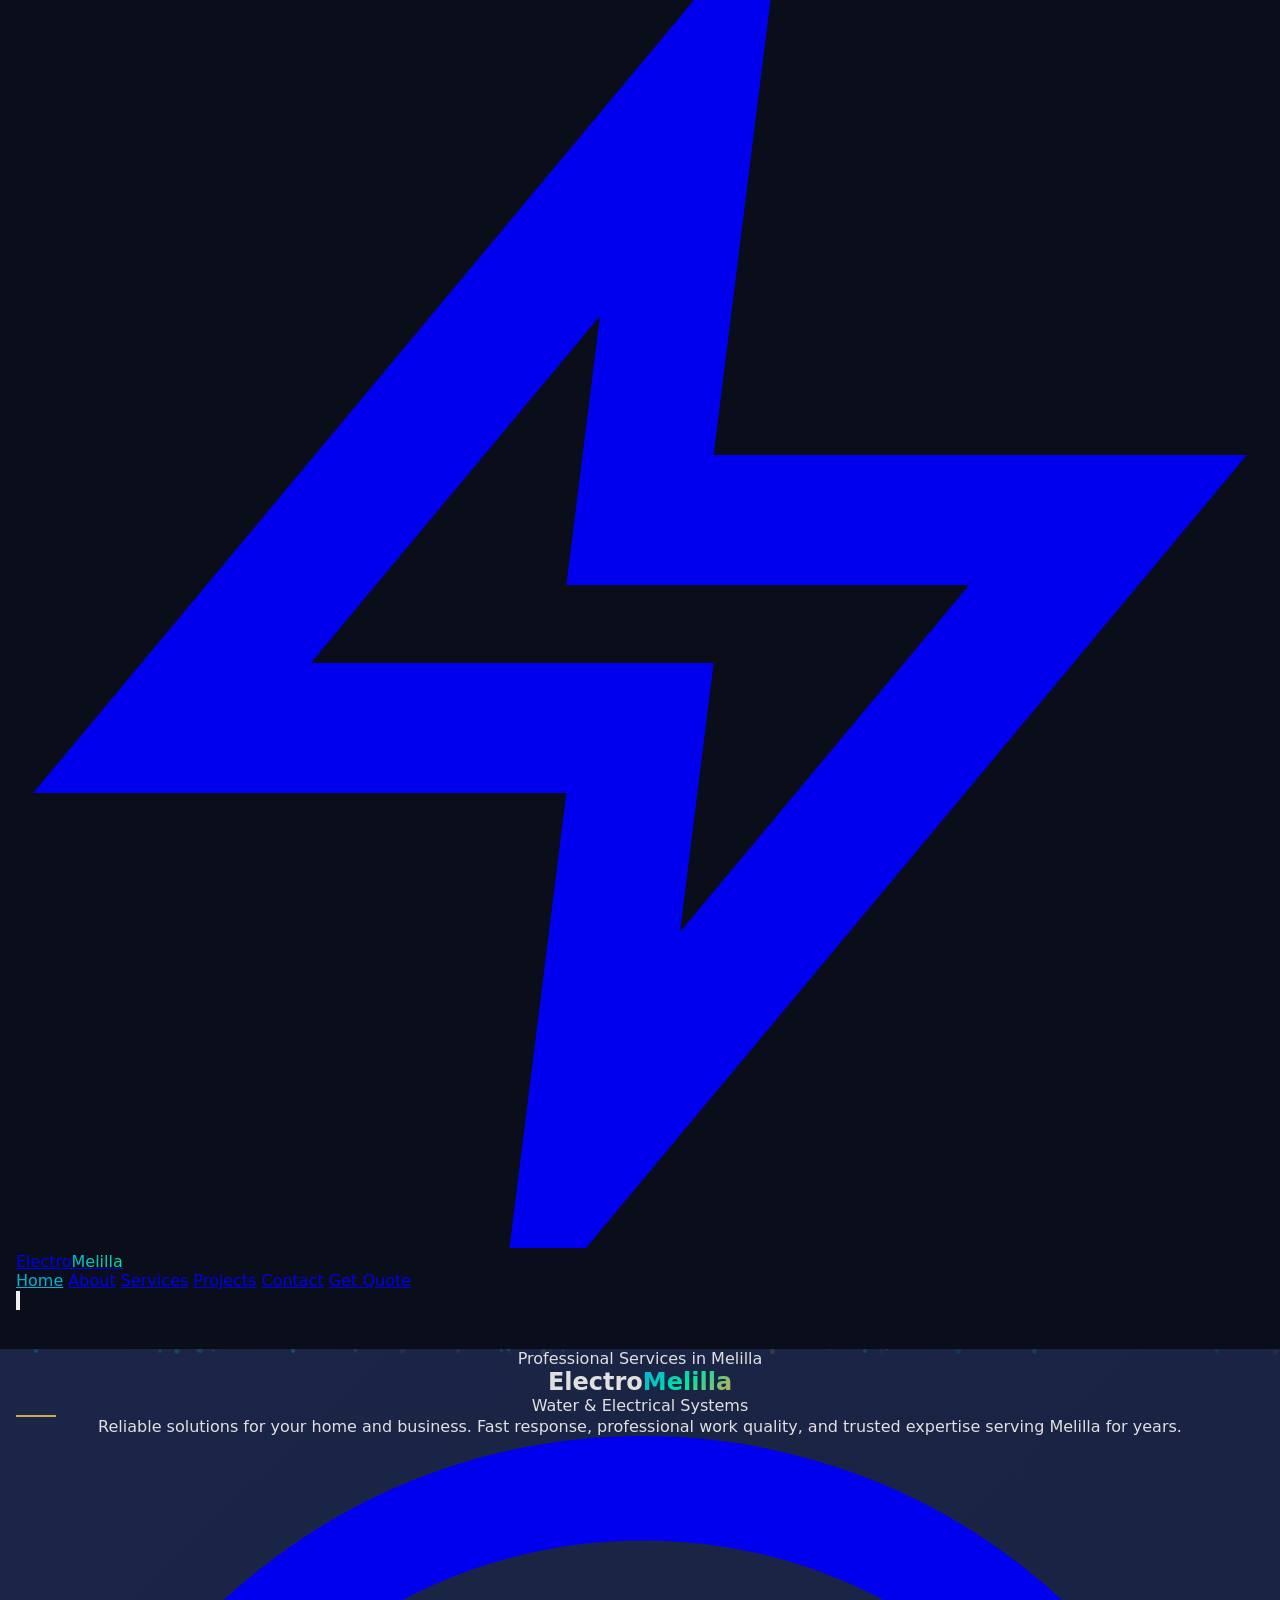
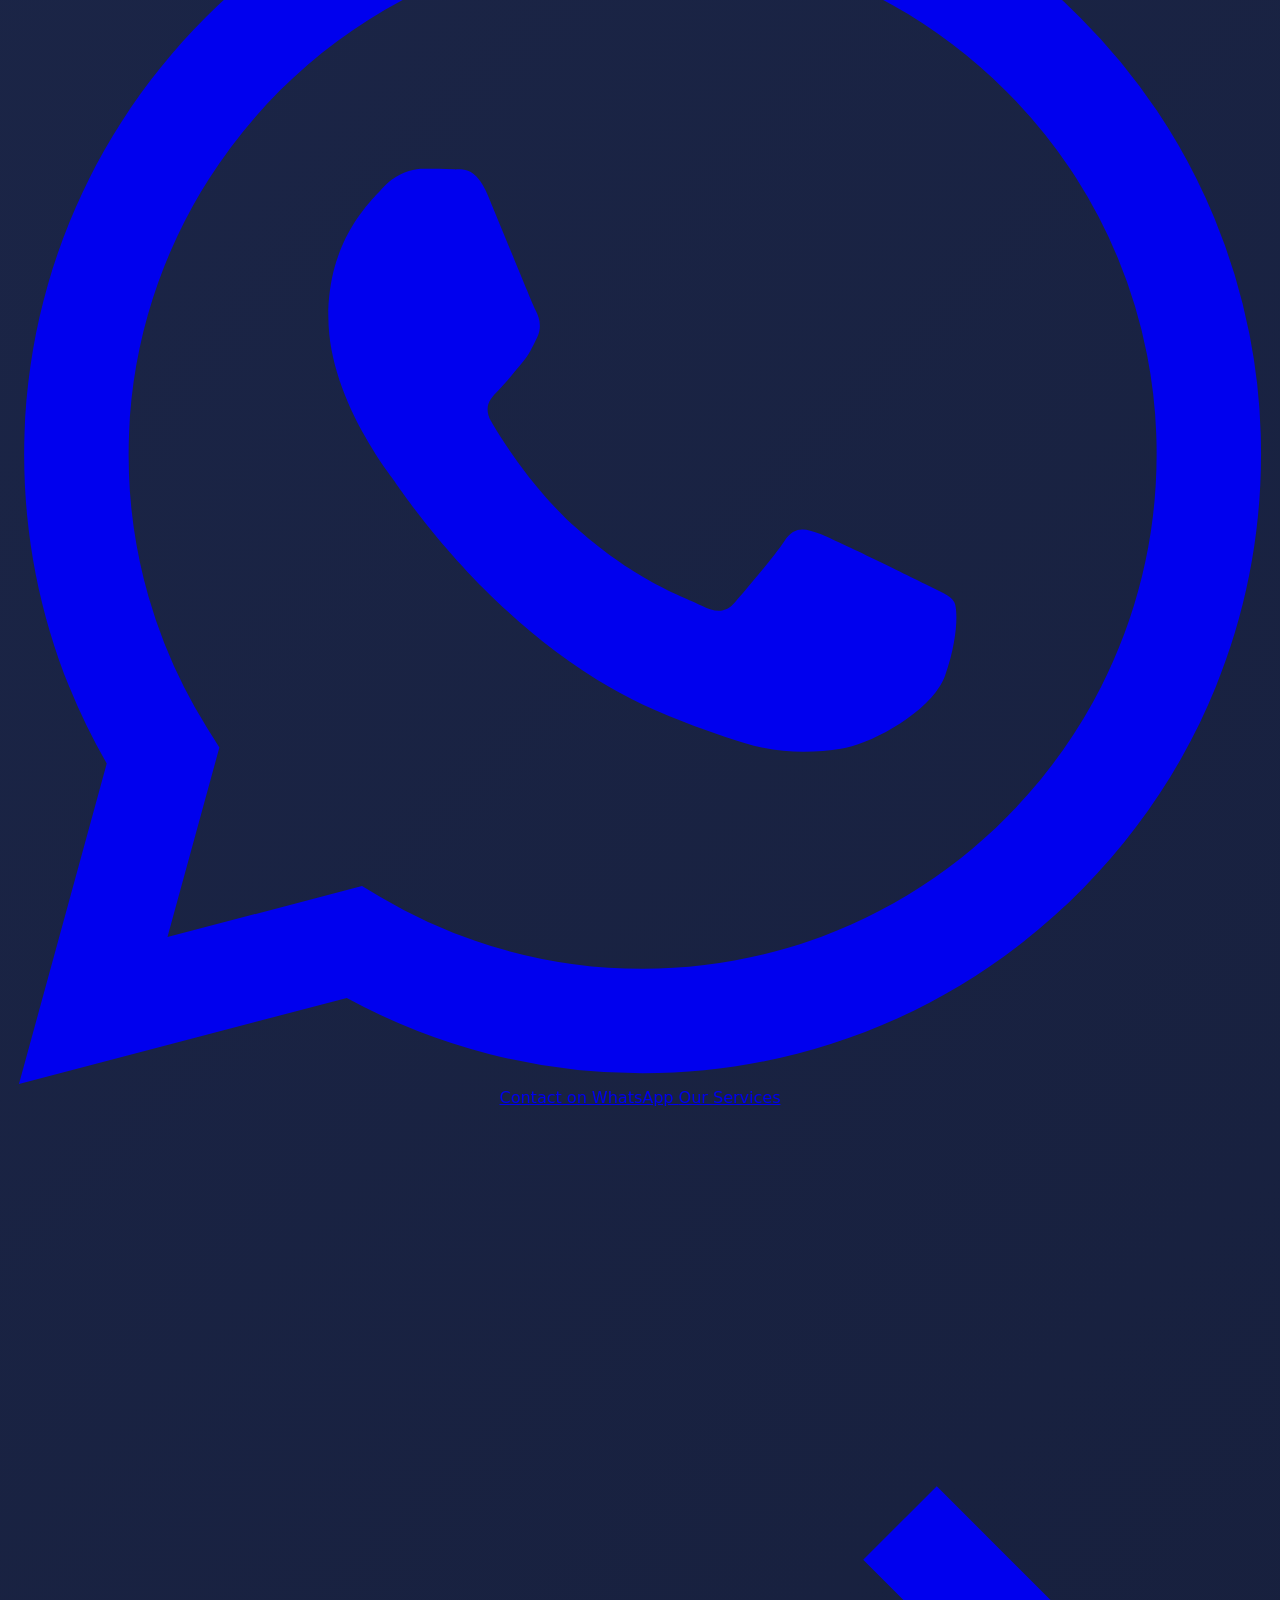
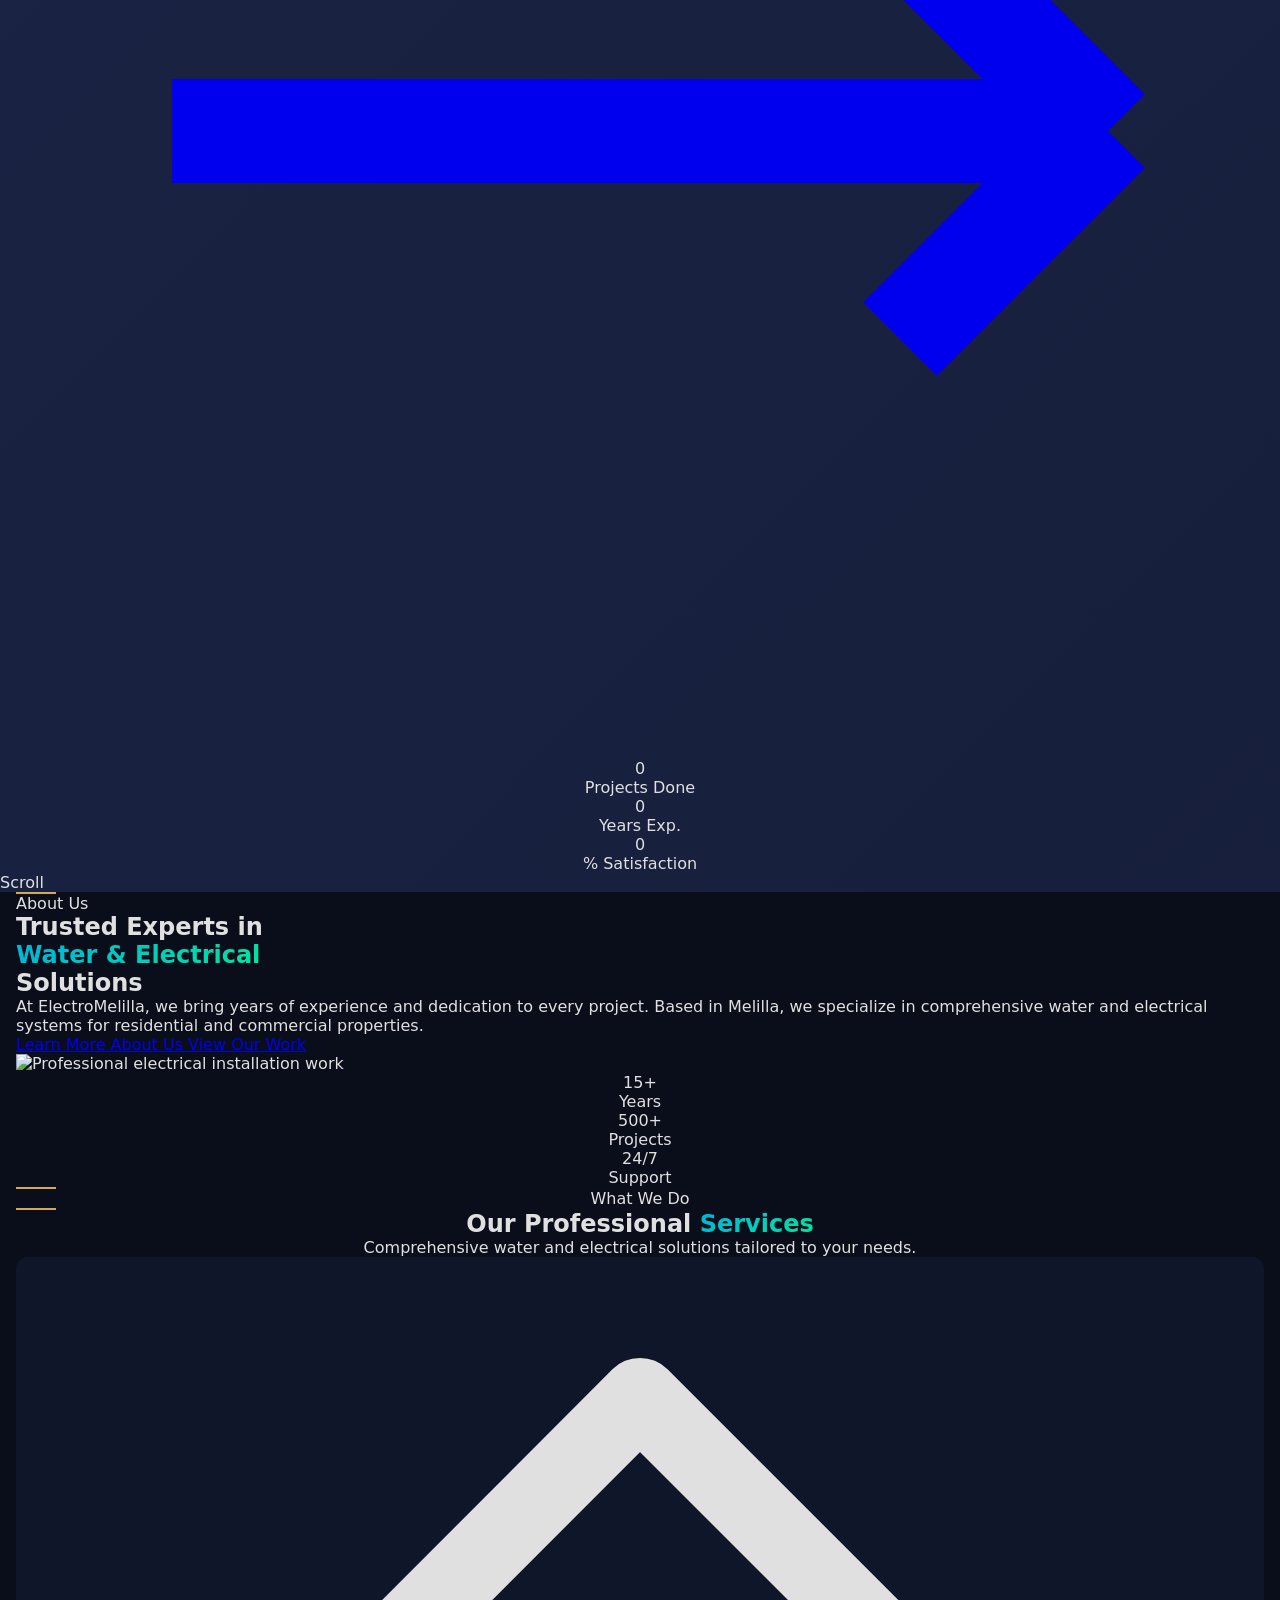
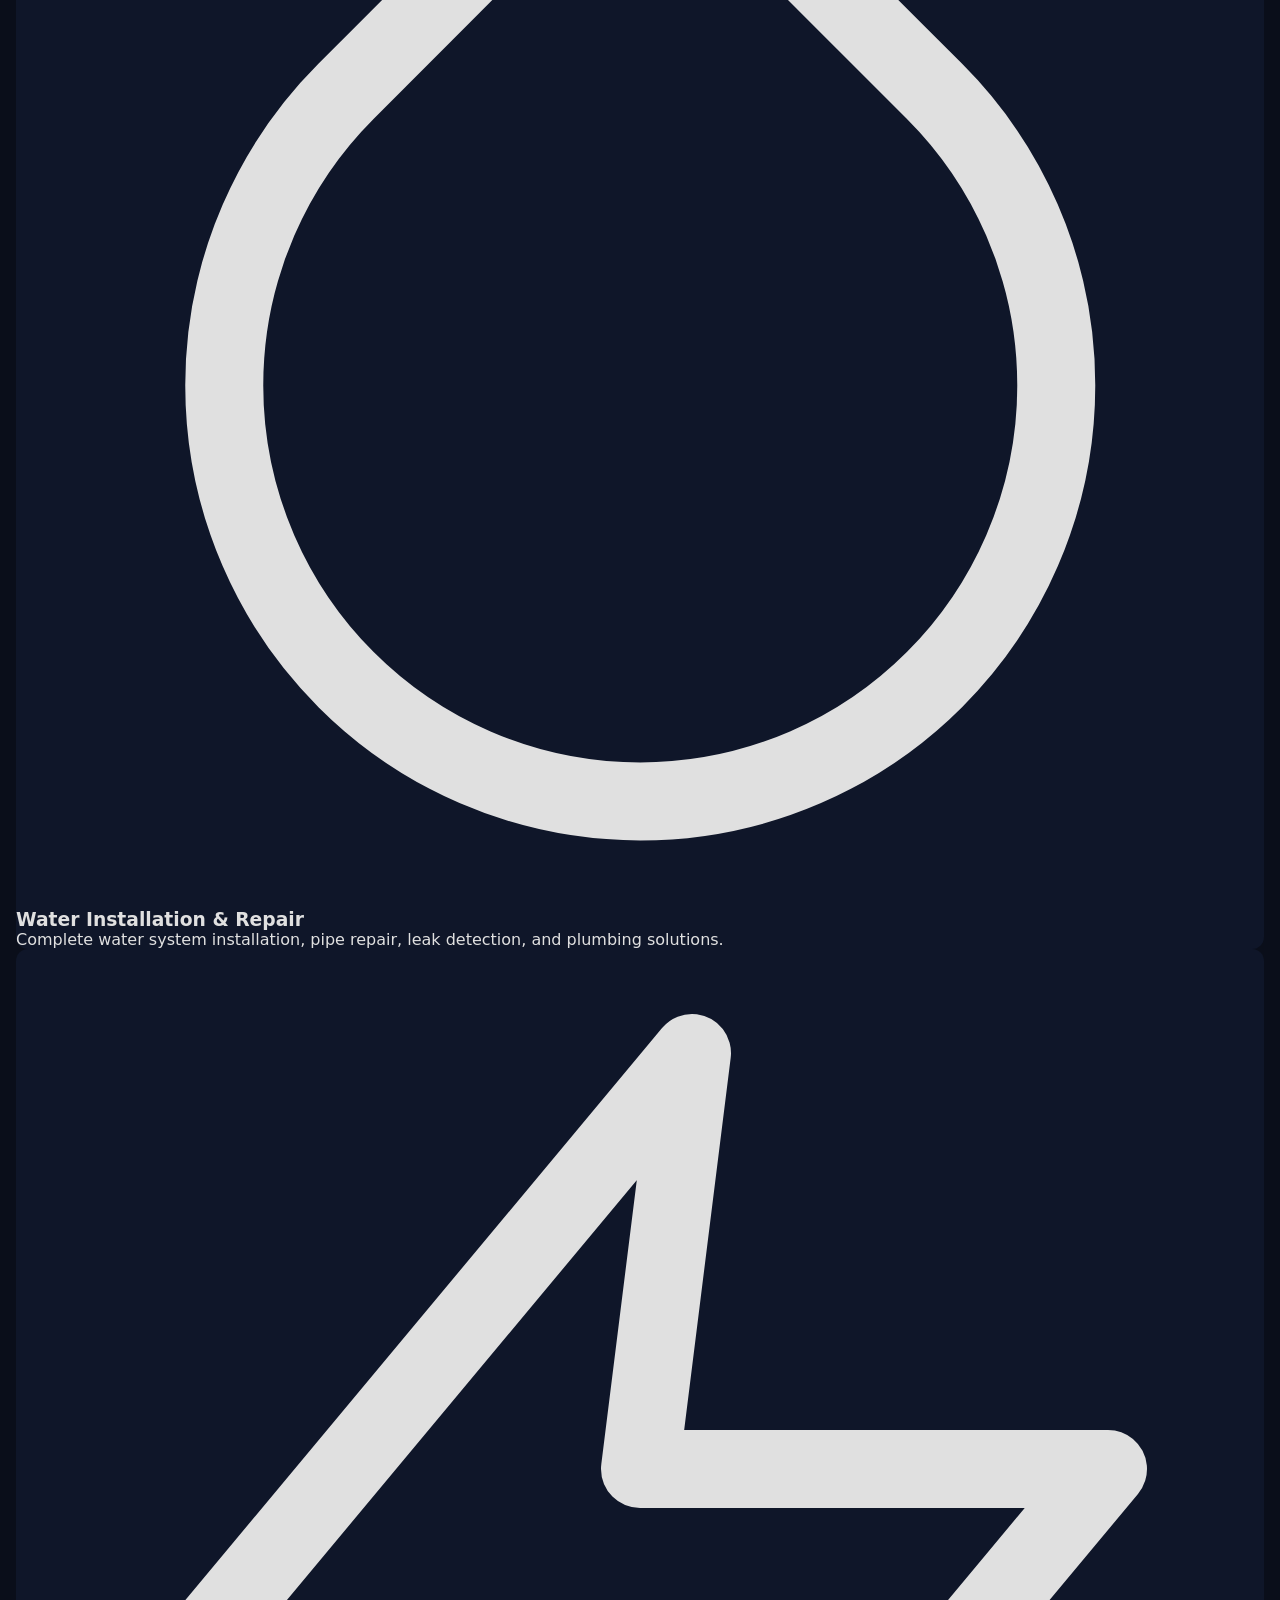
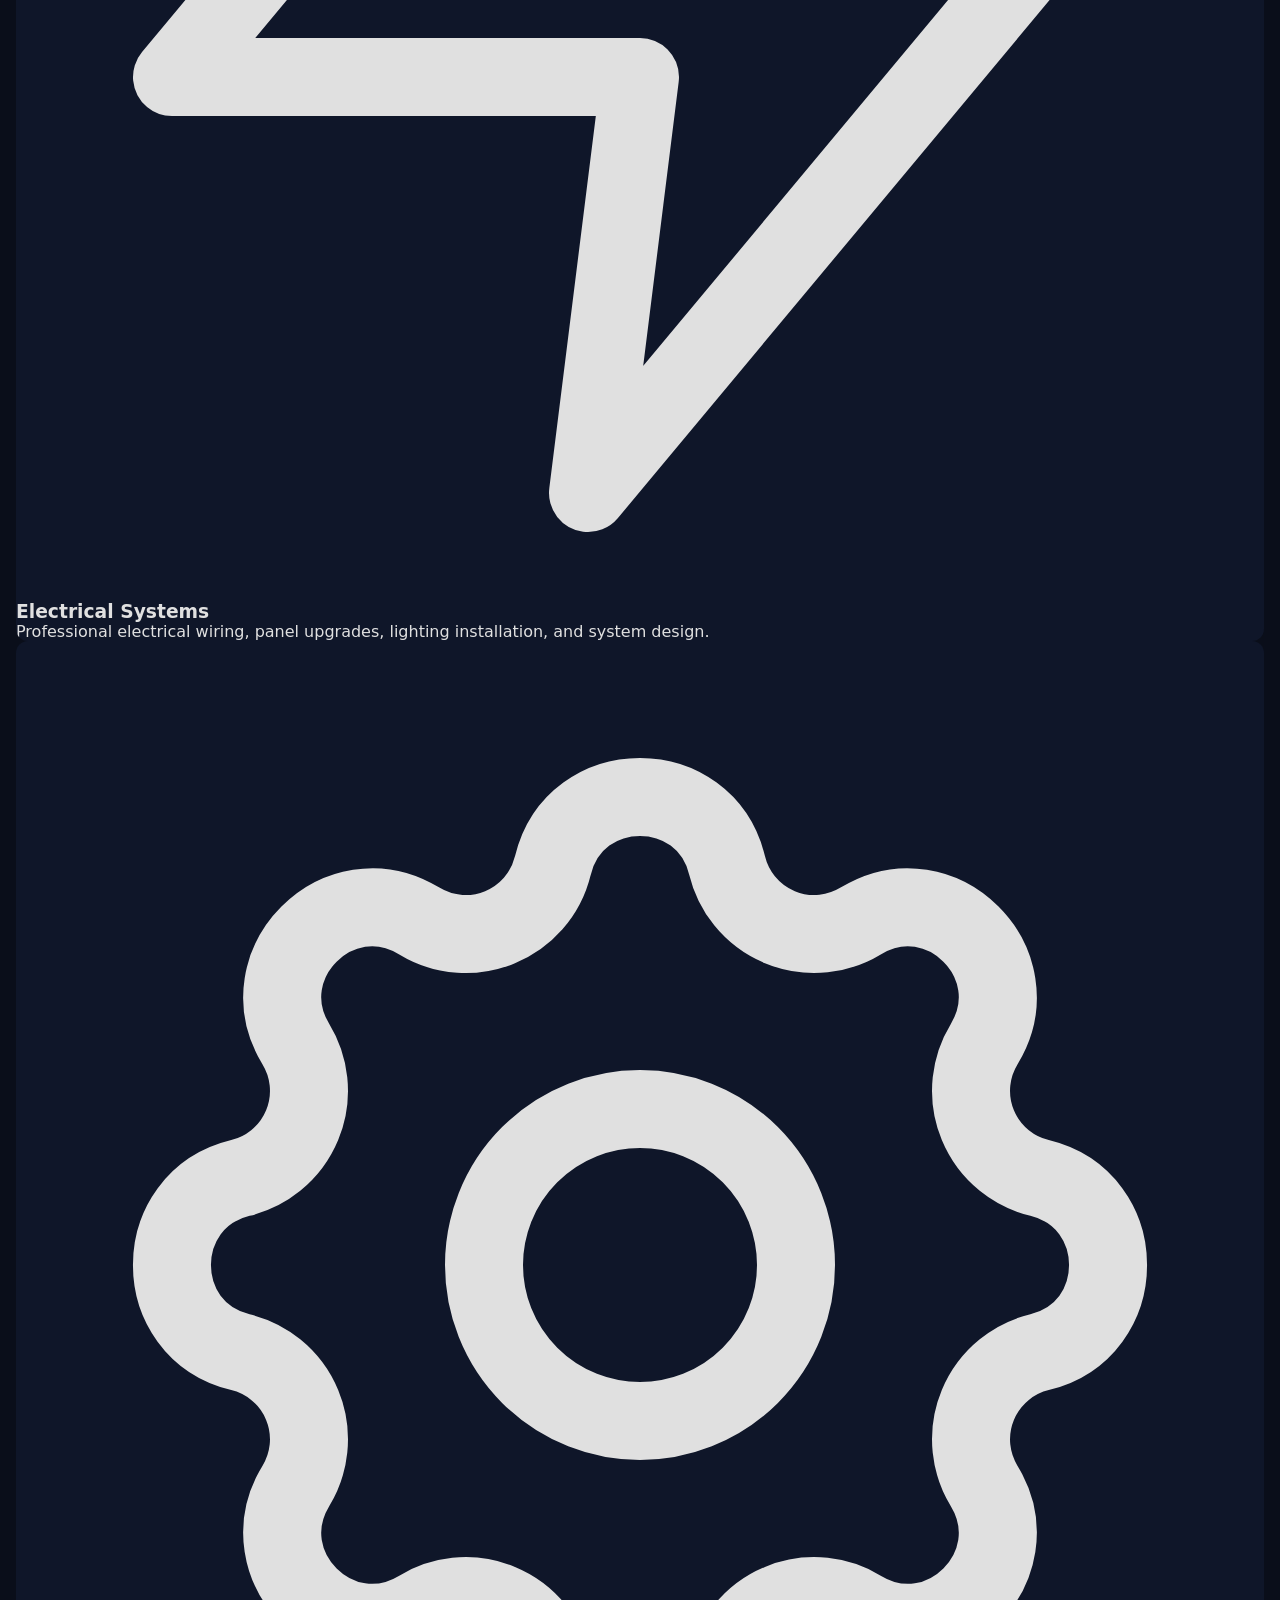
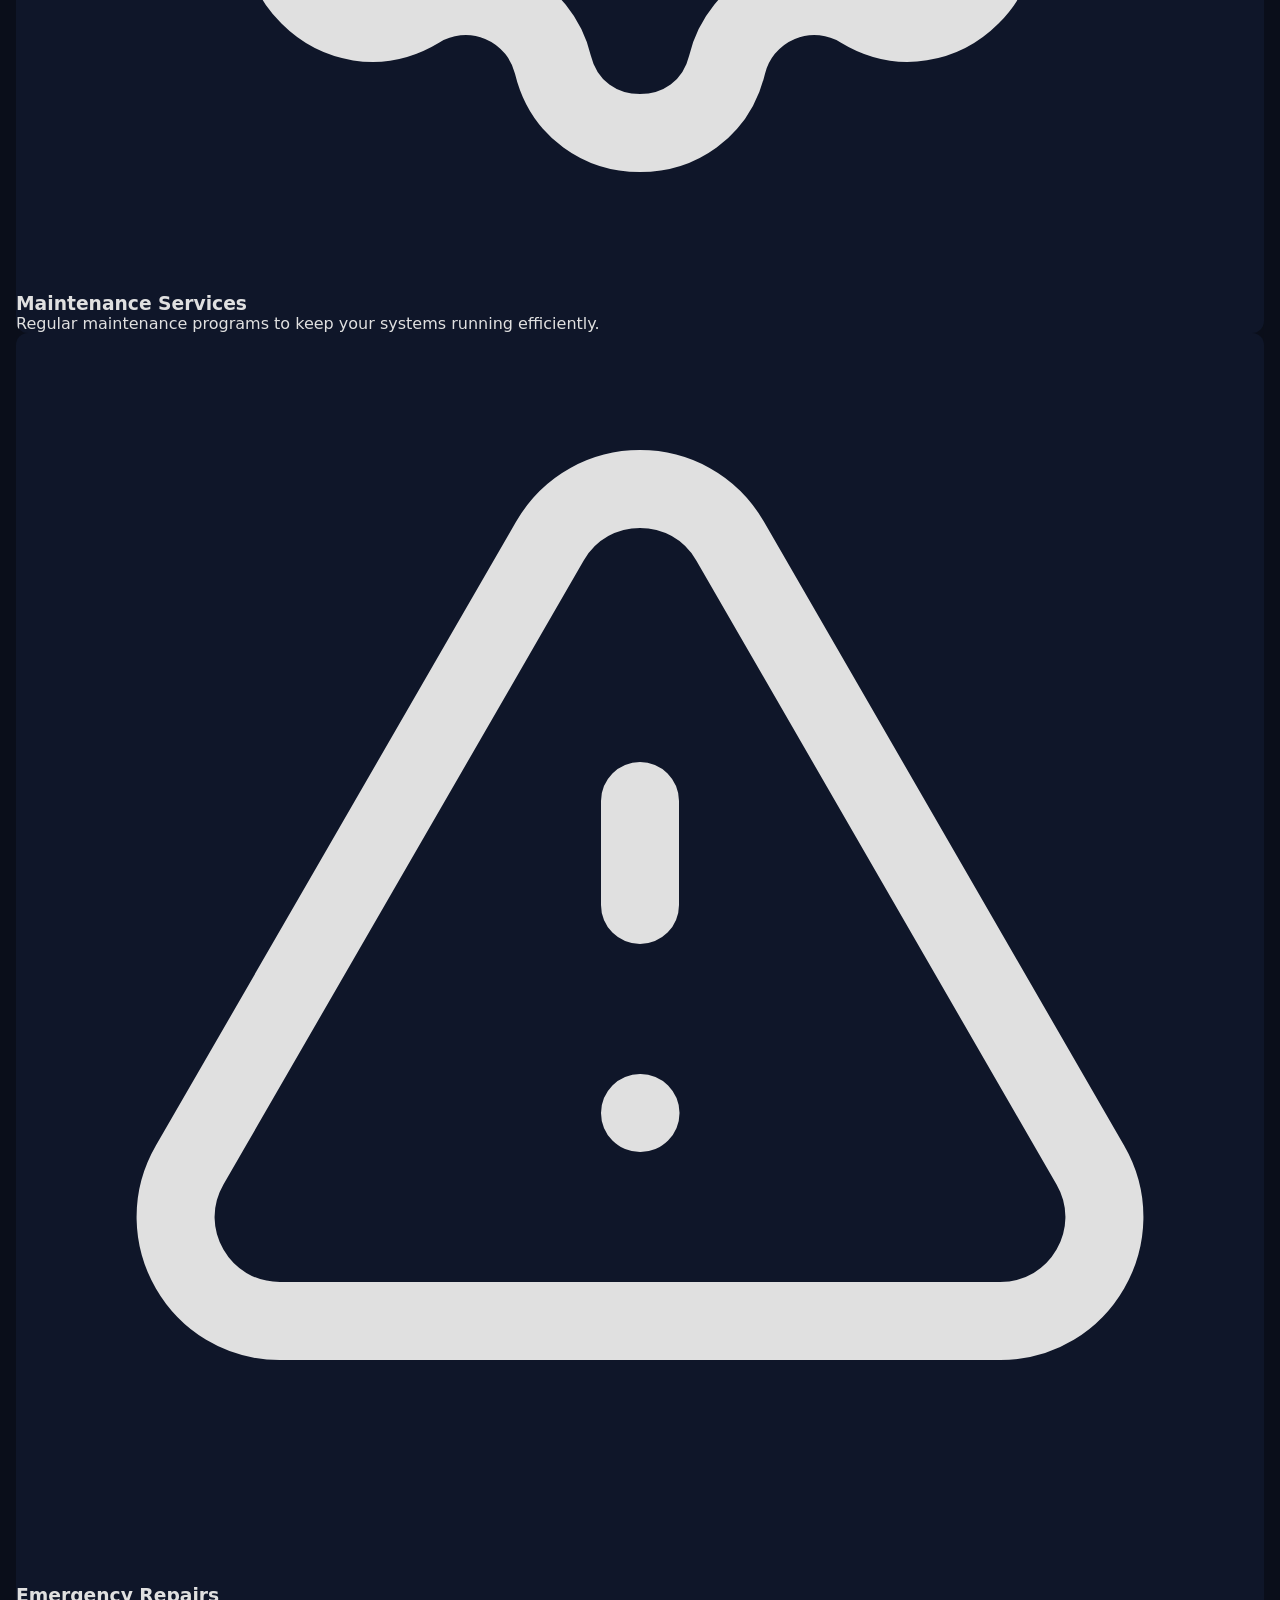
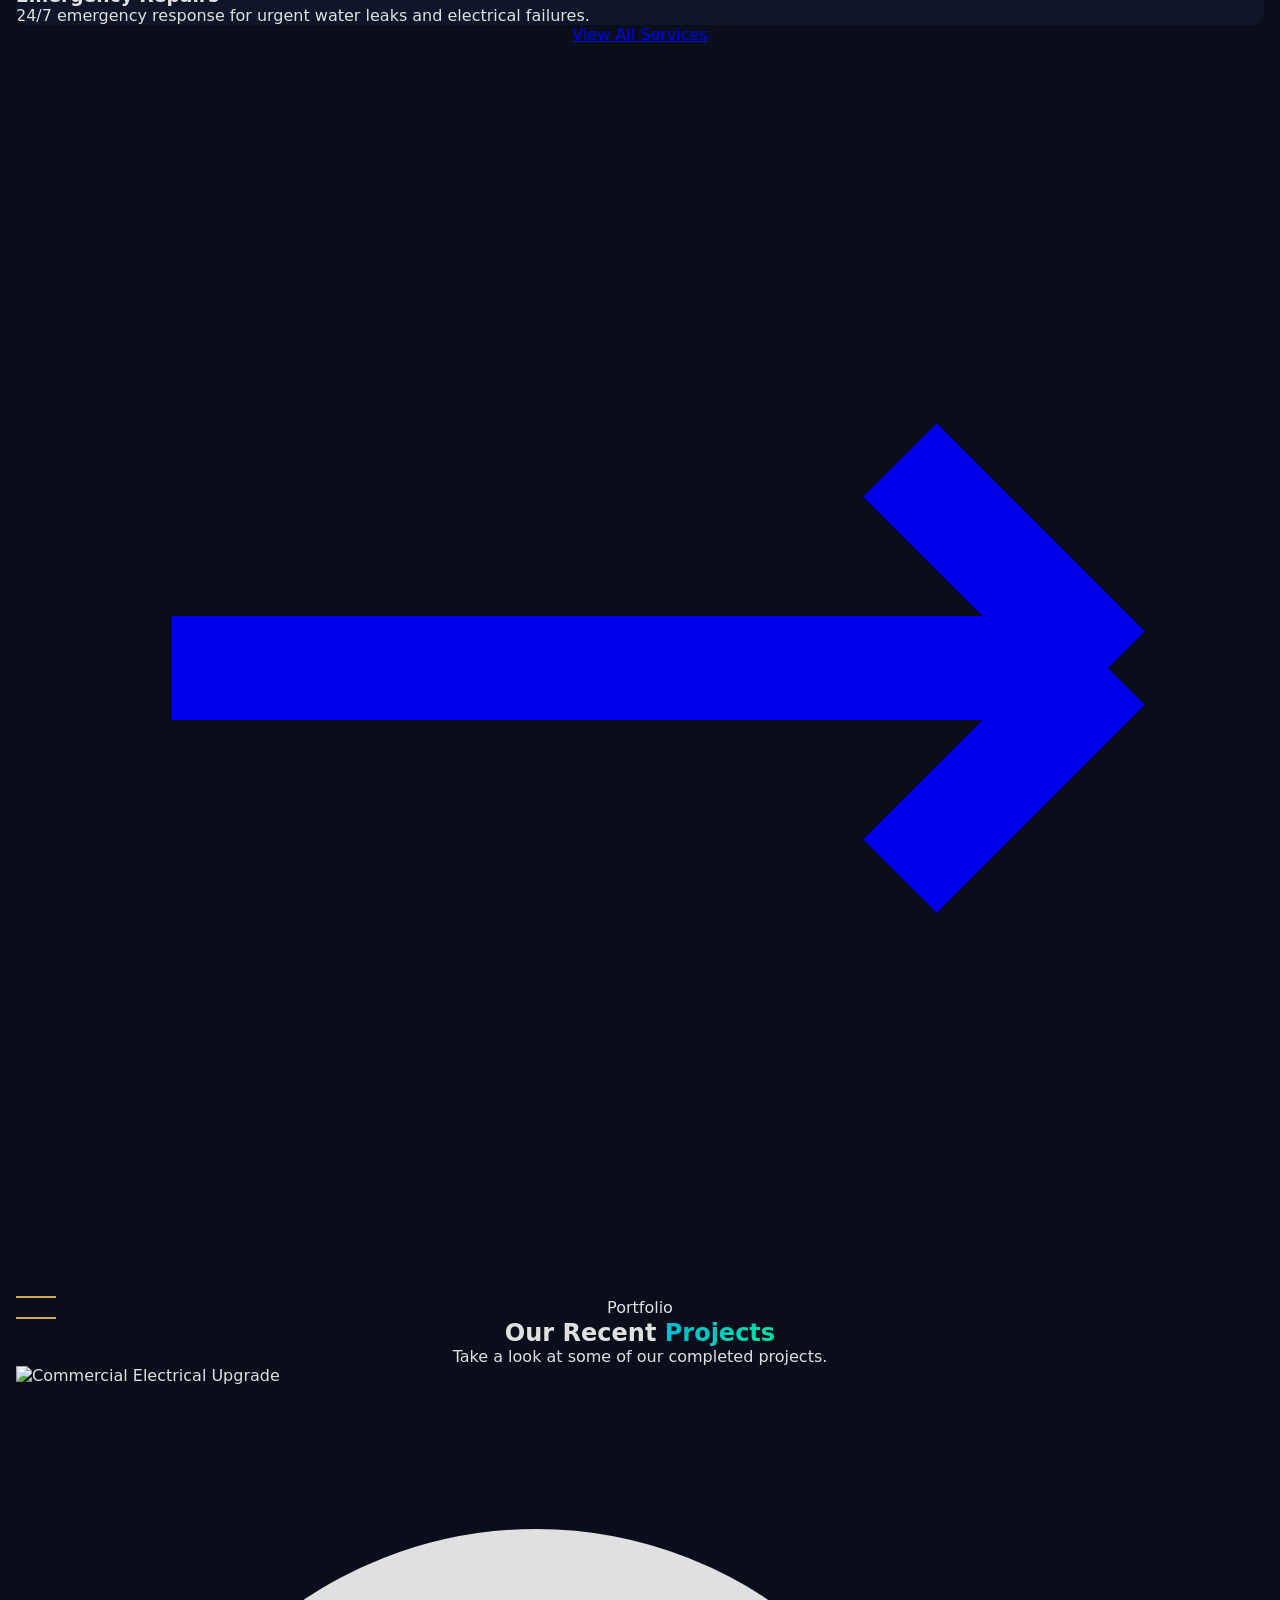
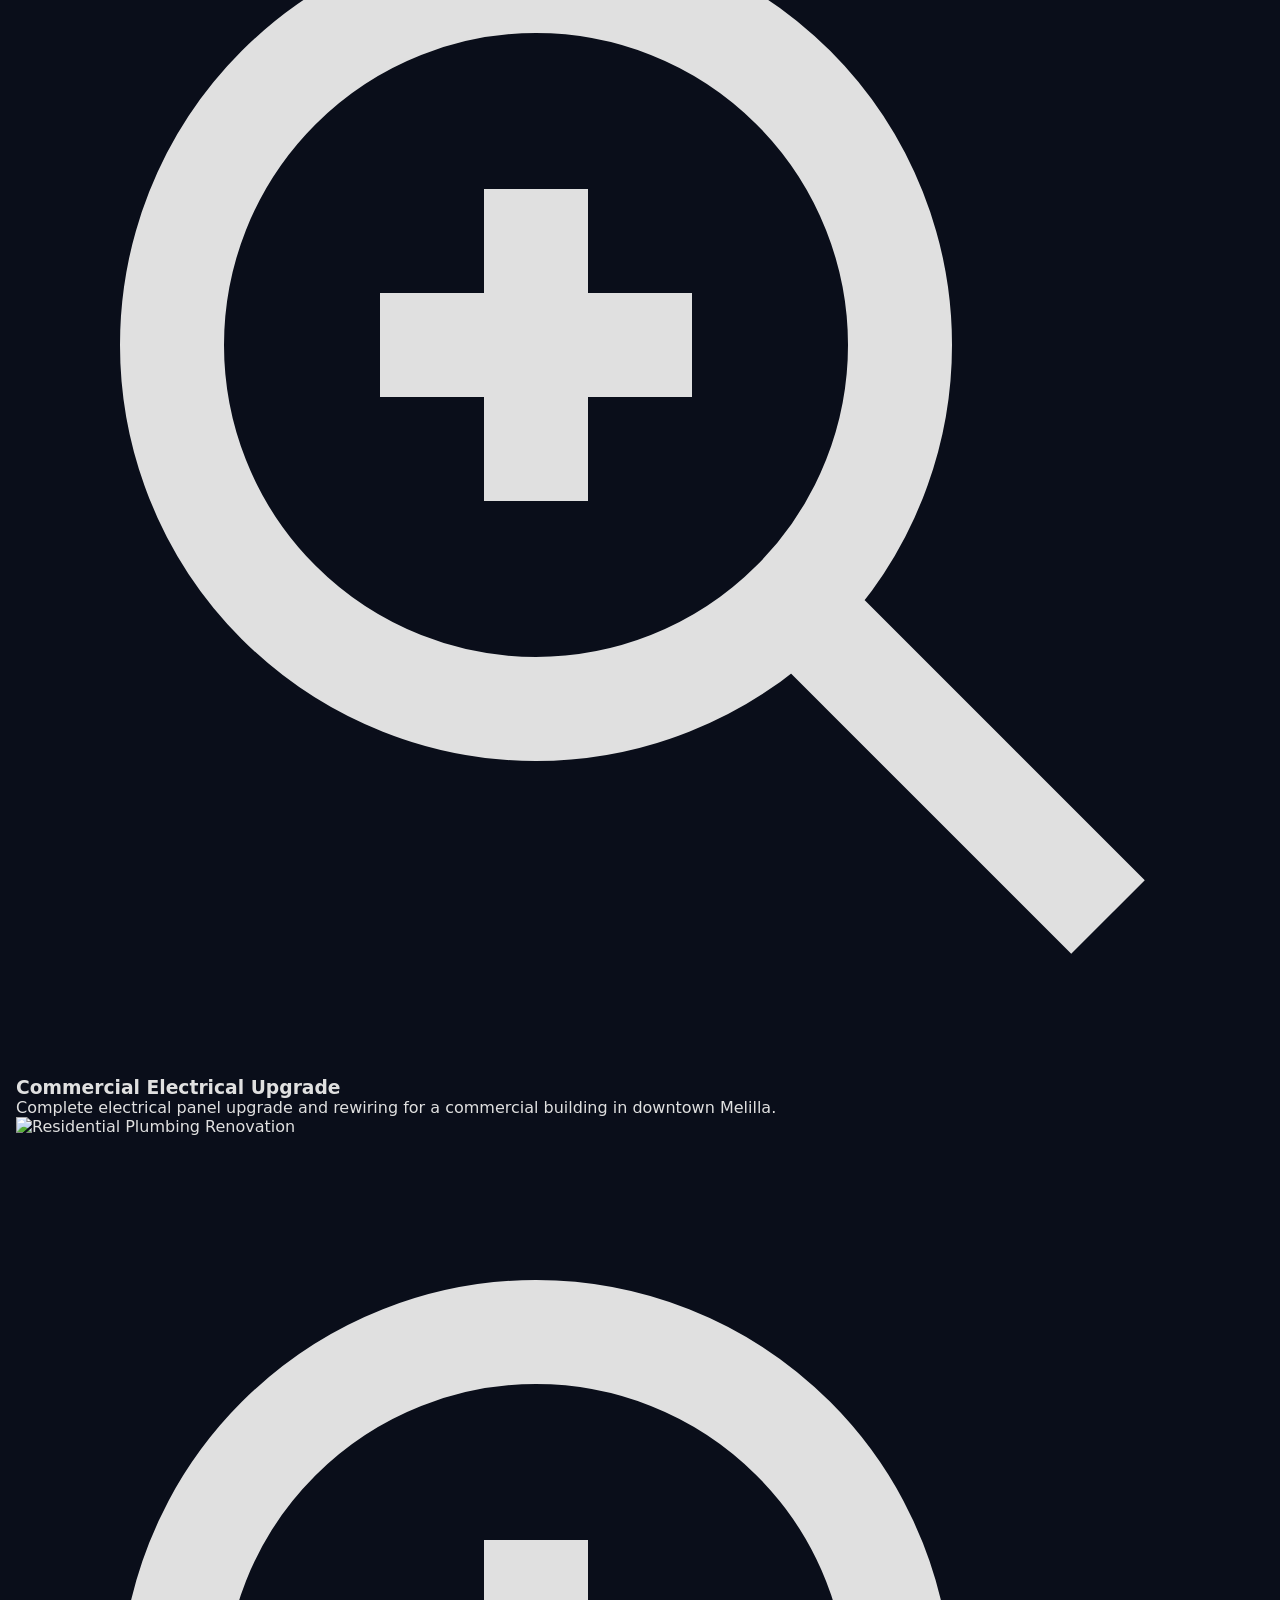
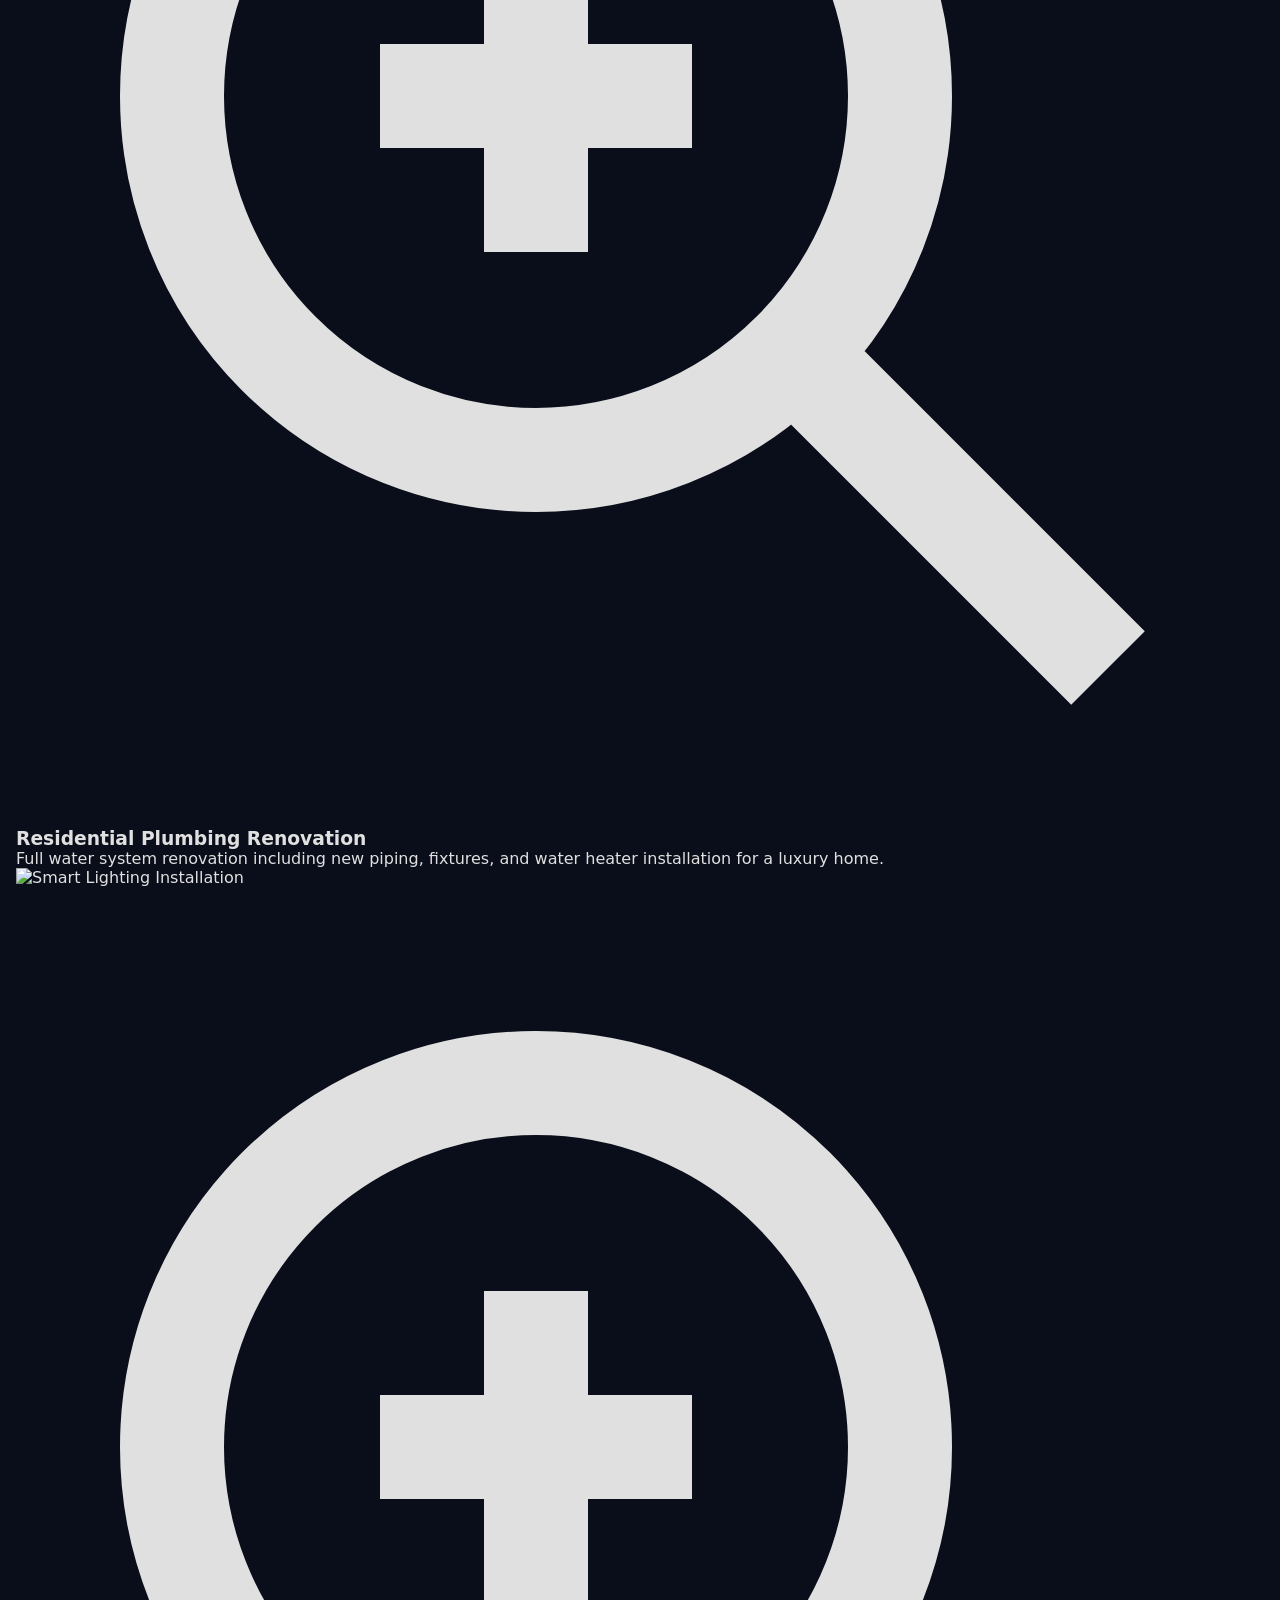
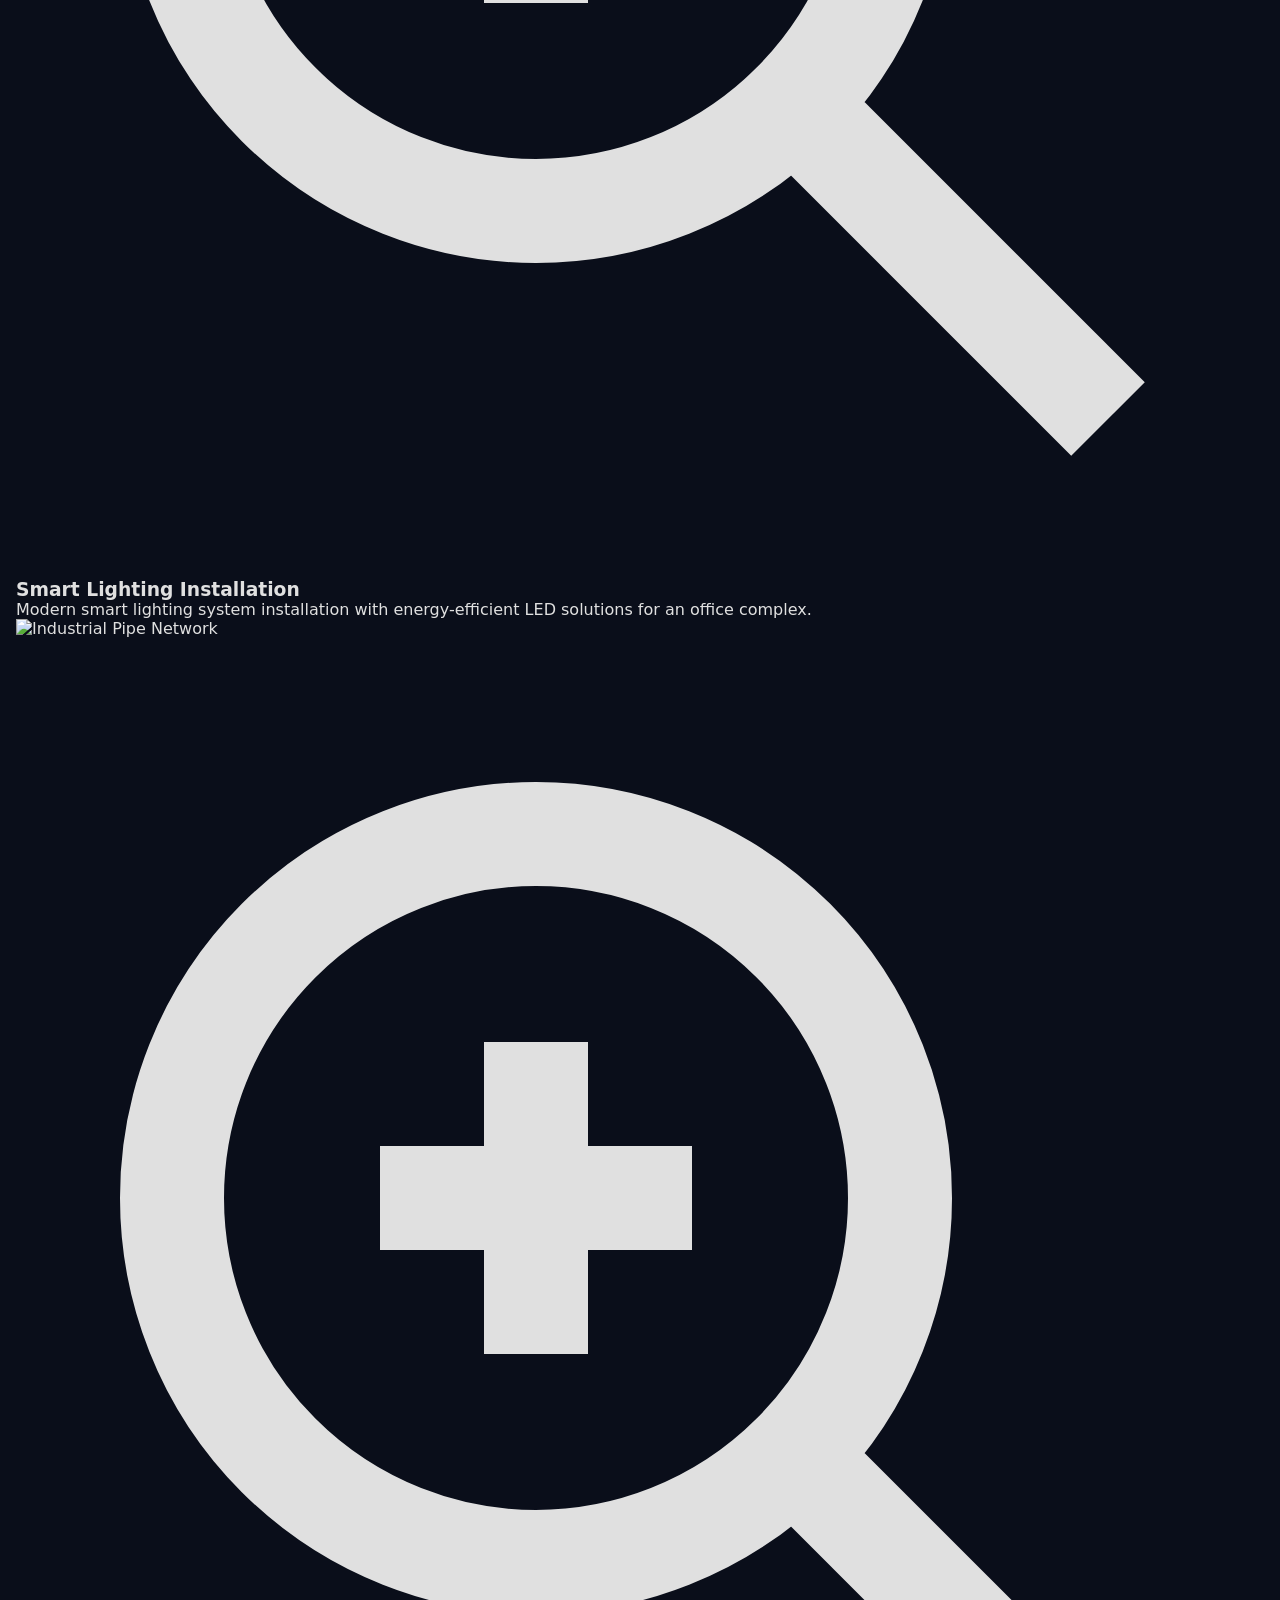
==== index.html @ 1ccfc5af "Add files via upload" ====
<!DOCTYPE html>
<html lang="en">
<head>
    <meta charset="UTF-8">
    <meta name="viewport" content="width=device-width, initial-scale=1.0">
    <meta name="description" content="ElectroMelilla - Professional Water & Electrical Systems Services in Melilla. Reliable, fast, and affordable solutions for your home and business.">
    <meta name="keywords" content="electrician Melilla, plumber Melilla, water installation, electrical systems, emergency repairs, maintenance services">
    <meta name="author" content="ElectroMelilla">
    <title>ElectroMelilla | Water & Electrical Solutions in Melilla</title>
    <script src="https://cdn.jsdelivr.net/npm/@tailwindcss/browser@4"></script>
    <link rel="stylesheet" href="style.css">
</head>
<body>
    <!-- Navigation -->
    <nav id="navbar" class="fixed top-0 left-0 right-0 z-50 transition-all duration-500">
        <div class="max-w-7xl mx-auto px-4 sm:px-6 lg:px-8">
            <div class="flex items-center justify-between h-20">
                <a href="index.html" class="flex items-center gap-3 group">
                    <div class="w-10 h-10 rounded-lg bg-gradient-to-br from-[#00b4d8] to-[#00e5a0] flex items-center justify-center">
                        <svg class="w-6 h-6 text-[#0a0e1a]" viewBox="0 0 24 24" fill="none" stroke="currentColor" stroke-width="2.5">
                            <path d="M13 2L3 14h9l-1 8 10-12h-9l1-8z"/>
                        </svg>
                    </div>
                    <span class="text-xl font-bold text-white tracking-tight">Electro<span class="text-gradient-blue">Melilla</span></span>
                </a>

                <div class="hidden md:flex items-center gap-8">
                    <a href="index.html" class="nav-link active relative text-gray-300 hover:text-[#00b4d8] transition-colors duration-300 text-sm font-medium tracking-wide">Home</a>
                    <a href="about.html" class="nav-link relative text-gray-300 hover:text-[#00b4d8] transition-colors duration-300 text-sm font-medium tracking-wide">About</a>
                    <a href="services.html" class="nav-link relative text-gray-300 hover:text-[#00b4d8] transition-colors duration-300 text-sm font-medium tracking-wide">Services</a>
                    <a href="projects.html" class="nav-link relative text-gray-300 hover:text-[#00b4d8] transition-colors duration-300 text-sm font-medium tracking-wide">Projects</a>
                    <a href="contact.html" class="nav-link relative text-gray-300 hover:text-[#00b4d8] transition-colors duration-300 text-sm font-medium tracking-wide">Contact</a>
                    <a href="https://wa.me/34600000000?text=Hola%2C%20me%20gustar%C3%ADa%20solicitar%20un%20presupuesto" target="_blank" class="ml-4 px-5 py-2.5 bg-gradient-to-r from-[#00b4d8] to-[#00e5a0] text-[#0a0e1a] font-semibold text-sm rounded-full hover:shadow-lg hover:shadow-[#00b4d8]/30 transition-all duration-300 hover:scale-105">
                        Get Quote
                    </a>
                </div>

                <button id="mobileMenuBtn" class="md:hidden text-white p-2">
                    <svg class="w-6 h-6" fill="none" stroke="currentColor" stroke-width="2" viewBox="0 0 24 24">
                        <path id="menuIcon" d="M4 6h16M4 12h16M4 18h16"/>
                    </svg>
                </button>
            </div>
        </div>

        <div id="mobileMenu" class="mobile-menu fixed top-0 right-0 w-72 h-full bg-[#0f1629] border-l border-[#1b2547] md:hidden z-50">
            <div class="p-6">
                <button id="closeMenuBtn" class="text-white mb-8 p-2">
                    <svg class="w-6 h-6" fill="none" stroke="currentColor" stroke-width="2" viewBox="0 0 24 24">
                        <path d="M6 18L18 6M6 6l12 12"/>
                    </svg>
                </button>
                <div class="flex flex-col gap-6">
                    <a href="index.html" class="text-gray-300 hover:text-[#00b4d8] transition-colors text-lg font-medium">Home</a>
                    <a href="about.html" class="text-gray-300 hover:text-[#00b4d8] transition-colors text-lg font-medium">About</a>
                    <a href="services.html" class="text-gray-300 hover:text-[#00b4d8] transition-colors text-lg font-medium">Services</a>
                    <a href="projects.html" class="text-gray-300 hover:text-[#00b4d8] transition-colors text-lg font-medium">Projects</a>
                    <a href="contact.html" class="text-gray-300 hover:text-[#00b4d8] transition-colors text-lg font-medium">Contact</a>
                    <a href="https://wa.me/34600000000?text=Hola%2C%20me%20gustar%C3%ADa%20solicitar%20un%20presupuesto" target="_blank" class="mt-4 px-5 py-3 bg-gradient-to-r from-[#00b4d8] to-[#00e5a0] text-[#0a0e1a] font-semibold text-center rounded-full">
                        Get Quote on WhatsApp
                    </a>
                </div>
            </div>
        </div>
    </nav>

    <!-- Hero Section -->
    <section id="hero" class="relative min-h-screen flex items-center justify-center gradient-bg overflow-hidden">
        <div class="hero-particles" id="particles"></div>

        <div class="absolute top-20 right-10 w-72 h-72 bg-[#00b4d8] rounded-full opacity-5 blur-3xl"></div>
        <div class="absolute bottom-20 left-10 w-96 h-96 bg-[#00e5a0] rounded-full opacity-5 blur-3xl"></div>
        <div class="absolute top-1/2 left-1/2 -translate-x-1/2 -translate-y-1/2 w-[600px] h-[600px] border border-[#00b4d8]/5 rounded-full"></div>
        <div class="absolute top-1/2 left-1/2 -translate-x-1/2 -translate-y-1/2 w-[800px] h-[800px] border border-[#00e5a0]/5 rounded-full"></div>

        <div class="relative z-10 text-center px-4 max-w-5xl mx-auto">
            <div class="inline-flex items-center gap-2 px-4 py-2 rounded-full border border-[#00b4d8]/30 bg-[#00b4d8]/5 mb-8 opacity-0 animate-[fadeInUp_1s_ease_0.2s_forwards]">
                <span class="w-2 h-2 bg-[#00e5a0] rounded-full animate-pulse"></span>
                <span class="text-sm text-[#00b4d8] font-medium tracking-wide">Professional Services in Melilla</span>
            </div>

            <h1 class="text-5xl sm:text-6xl md:text-7xl lg:text-8xl font-bold mb-6 opacity-0 animate-[fadeInUp_1s_ease_0.4s_forwards]">
                <span class="text-white">Electro</span><span class="text-gradient">Melilla</span>
            </h1>

            <p class="text-xl sm:text-2xl md:text-3xl text-gray-300 font-light mb-4 opacity-0 animate-[fadeInUp_1s_ease_0.6s_forwards]">
                Water & Electrical Systems
            </p>

            <div class="flex justify-center mb-8 opacity-0 animate-[fadeInUp_1s_ease_0.7s_forwards]">
                <div class="gold-line"></div>
            </div>

            <p class="text-base sm:text-lg text-gray-400 max-w-2xl mx-auto mb-12 leading-relaxed opacity-0 animate-[fadeInUp_1s_ease_0.8s_forwards]">
                Reliable solutions for your home and business. Fast response, professional work quality, and trusted expertise serving Melilla for years.
            </p>

            <div class="flex flex-col sm:flex-row items-center justify-center gap-4 opacity-0 animate-[fadeInUp_1s_ease_1s_forwards]">
                <a href="https://wa.me/34600000000?text=Hola%2C%20me%20gustar%C3%ADa%20solicitar%20un%20presupuesto" target="_blank" class="cta-shine group inline-flex items-center gap-3 px-8 py-4 bg-gradient-to-r from-[#25d366] to-[#128C7E] text-white font-semibold text-lg rounded-full hover:shadow-xl hover:shadow-[#25d366]/30 transition-all duration-300 hover:scale-105">
                    <svg class="w-6 h-6" viewBox="0 0 24 24" fill="currentColor">
                        <path d="M17.472 14.382c-.297-.149-1.758-.867-2.03-.967-.273-.099-.471-.148-.67.15-.197.297-.767.966-.94 1.164-.173.199-.347.223-.644.075-.297-.15-1.255-.463-2.39-1.475-.883-.788-1.48-1.761-1.653-2.059-.173-.297-.018-.458.13-.606.134-.133.298-.347.446-.52.149-.174.198-.298.298-.497.099-.198.05-.371-.025-.52-.075-.149-.669-1.612-.916-2.207-.242-.579-.487-.5-.669-.51-.173-.008-.371-.01-.57-.01-.198 0-.52.074-.792.372-.272.297-1.04 1.016-1.04 2.479 0 1.462 1.065 2.875 1.213 3.074.149.198 2.096 3.2 5.077 4.487.709.306 1.262.489 1.694.625.712.227 1.36.195 1.871.118.571-.085 1.758-.719 2.006-1.413.248-.694.248-1.289.173-1.413-.074-.124-.272-.198-.57-.347m-5.421 7.403h-.004a9.87 9.87 0 01-5.031-1.378l-.361-.214-3.741.982.998-3.648-.235-.374a9.86 9.86 0 01-1.51-5.26c.001-5.45 4.436-9.884 9.888-9.884 2.64 0 5.122 1.03 6.988 2.898a9.825 9.825 0 012.893 6.994c-.003 5.45-4.437 9.884-9.885 9.884m8.413-18.297A11.815 11.815 0 0012.05 0C5.495 0 .16 5.335.157 11.892c0 2.096.547 4.142 1.588 5.945L.057 24l6.305-1.654a11.882 11.882 0 005.683 1.448h.005c6.554 0 11.89-5.335 11.893-11.893a11.821 11.821 0 00-3.48-8.413z"/>
                    </svg>
                    Contact on WhatsApp
                </a>
                <a href="services.html" class="group inline-flex items-center gap-2 px-8 py-4 border border-gray-600 text-gray-300 font-semibold text-lg rounded-full hover:border-[#00b4d8] hover:text-[#00b4d8] transition-all duration-300">
                    Our Services
                    <svg class="w-5 h-5 group-hover:translate-x-1 transition-transform" fill="none" stroke="currentColor" stroke-width="2" viewBox="0 0 24 24">
                        <path d="M17 8l4 4m0 0l-4 4m4-4H3"/>
                    </svg>
                </a>
            </div>

            <div class="mt-20 grid grid-cols-3 gap-8 max-w-lg mx-auto opacity-0 animate-[fadeInUp_1s_ease_1.2s_forwards]">
                <div class="text-center">
                    <div class="text-3xl sm:text-4xl font-bold text-white counter-value" data-target="500">0</div>
                    <div class="text-xs sm:text-sm text-gray-500 mt-1">Projects Done</div>
                </div>
                <div class="text-center border-x border-gray-700">
                    <div class="text-3xl sm:text-4xl font-bold text-white counter-value" data-target="15">0</div>
                    <div class="text-xs sm:text-sm text-gray-500 mt-1">Years Exp.</div>
                </div>
                <div class="text-center">
                    <div class="text-3xl sm:text-4xl font-bold text-white counter-value" data-target="98">0</div>
                    <div class="text-xs sm:text-sm text-gray-500 mt-1">% Satisfaction</div>
                </div>
            </div>
        </div>

        <div class="absolute bottom-8 left-1/2 -translate-x-1/2 flex flex-col items-center gap-2 opacity-0 animate-[fadeInUp_1s_ease_1.5s_forwards]">
            <span class="text-xs text-gray-500 tracking-widest uppercase">Scroll</span>
            <div class="w-5 h-8 border-2 border-gray-600 rounded-full flex justify-center">
                <div class="w-1 h-2 bg-[#00b4d8] rounded-full mt-1 animate-bounce"></div>
            </div>
        </div>
    </section>

    <!-- About Preview Section -->
    <section id="about" class="relative py-24 sm:py-32 bg-[#0a0e1a]">
        <div class="max-w-7xl mx-auto px-4 sm:px-6 lg:px-8">
            <div class="grid lg:grid-cols-2 gap-16 items-center">
                <div class="reveal-left">
                    <div class="inline-flex items-center gap-2 mb-6">
                        <div class="gold-line"></div>
                        <span class="text-[#d4a853] text-sm font-medium tracking-widest uppercase">About Us</span>
                    </div>
                    <h2 class="text-3xl sm:text-4xl lg:text-5xl font-bold text-white mb-6 leading-tight">
                        Trusted Experts in<br>
                        <span class="text-gradient-blue">Water & Electrical</span><br>
                        Solutions
                    </h2>
                    <p class="text-gray-400 text-lg leading-relaxed mb-8">
                        At ElectroMelilla, we bring years of experience and dedication to every project. Based in Melilla, we specialize in comprehensive water and electrical systems for residential and commercial properties.
                    </p>
                    <div class="flex flex-col sm:flex-row gap-4">
                        <a href="about.html" class="inline-flex items-center justify-center gap-2 px-8 py-4 bg-gradient-to-r from-[#00b4d8] to-[#00e5a0] text-[#0a0e1a] font-semibold text-lg rounded-full hover:shadow-lg hover:shadow-[#00b4d8]/30 transition-all duration-300 hover:scale-105">
                            Learn More About Us
                        </a>
                        <a href="projects.html" class="inline-flex items-center justify-center gap-2 px-8 py-4 border border-gray-600 text-gray-300 font-semibold text-lg rounded-full hover:border-[#00b4d8] hover:text-[#00b4d8] transition-all duration-300">
                            View Our Work
                        </a>
                    </div>
                </div>

                <div class="reveal-right relative">
                    <div class="relative">
                        <div class="absolute -inset-4 bg-gradient-to-r from-[#00b4d8]/20 to-[#00e5a0]/20 rounded-2xl blur-xl"></div>
                        <div class="relative bg-[#0f1629] rounded-2xl overflow-hidden border border-[#1b2547]">
                            <img src="https://images.pexels.com/photos/7937305/pexels-photo-7937305.jpeg?auto=compress&cs=tinysrgb&fit=crop&h=627&w=1200" alt="Professional electrical installation work" class="w-full h-80 object-cover">
                            <div class="p-8">
                                <div class="grid grid-cols-3 gap-4">
                                    <div class="text-center p-3 bg-[#151d38] rounded-lg">
                                        <div class="text-[#00b4d8] font-bold text-xl">15+</div>
                                        <div class="text-gray-500 text-xs">Years</div>
                                    </div>
                                    <div class="text-center p-3 bg-[#151d38] rounded-lg">
                                        <div class="text-[#00e5a0] font-bold text-xl">500+</div>
                                        <div class="text-gray-500 text-xs">Projects</div>
                                    </div>
                                    <div class="text-center p-3 bg-[#151d38] rounded-lg">
                                        <div class="text-[#d4a853] font-bold text-xl">24/7</div>
                                        <div class="text-gray-500 text-xs">Support</div>
                                    </div>
                                </div>
                            </div>
                        </div>
                    </div>
                </div>
            </div>
        </div>
    </section>

    <!-- Services Preview Section -->
    <section id="services" class="relative py-24 sm:py-32 bg-[#0f1629]">
        <div class="absolute top-0 left-0 w-full h-px bg-gradient-to-r from-transparent via-[#00b4d8]/20 to-transparent"></div>
        <div class="absolute bottom-0 left-0 w-full h-px bg-gradient-to-r from-transparent via-[#00e5a0]/20 to-transparent"></div>

        <div class="max-w-7xl mx-auto px-4 sm:px-6 lg:px-8">
            <div class="text-center mb-16 reveal">
                <div class="inline-flex items-center gap-2 mb-6">
                    <div class="gold-line"></div>
                    <span class="text-[#d4a853] text-sm font-medium tracking-widest uppercase">What We Do</span>
                    <div class="gold-line"></div>
                </div>
                <h2 class="text-3xl sm:text-4xl lg:text-5xl font-bold text-white mb-6">
                    Our Professional <span class="text-gradient-blue">Services</span>
                </h2>
                <p class="text-gray-400 max-w-2xl mx-auto text-lg">
                    Comprehensive water and electrical solutions tailored to your needs.
                </p>
            </div>

            <div class="grid sm:grid-cols-2 lg:grid-cols-4 gap-6">
                <div class="service-card gradient-border p-8 rounded-xl reveal" style="transition-delay: 0.1s">
                    <div class="w-14 h-14 rounded-xl bg-[#00b4d8]/10 flex items-center justify-center mb-6">
                        <svg class="w-7 h-7 text-[#00b4d8]" viewBox="0 0 24 24" fill="none" stroke="currentColor" stroke-width="1.5">
                            <path d="M12 2.69l5.66 5.66a8 8 0 11-11.31 0z" stroke-linecap="round" stroke-linejoin="round"/>
                        </svg>
                    </div>
                    <h3 class="text-white font-bold text-lg mb-3">Water Installation & Repair</h3>
                    <p class="text-gray-400 text-sm leading-relaxed">Complete water system installation, pipe repair, leak detection, and plumbing solutions.</p>
                </div>

                <div class="service-card gradient-border p-8 rounded-xl reveal" style="transition-delay: 0.2s">
                    <div class="w-14 h-14 rounded-xl bg-[#00e5a0]/10 flex items-center justify-center mb-6">
                        <svg class="w-7 h-7 text-[#00e5a0]" viewBox="0 0 24 24" fill="none" stroke="currentColor" stroke-width="1.5">
                            <path d="M13 2L3 14h9l-1 8 10-12h-9l1-8z" stroke-linecap="round" stroke-linejoin="round"/>
                        </svg>
                    </div>
                    <h3 class="text-white font-bold text-lg mb-3">Electrical Systems</h3>
                    <p class="text-gray-400 text-sm leading-relaxed">Professional electrical wiring, panel upgrades, lighting installation, and system design.</p>
                </div>

                <div class="service-card gradient-border p-8 rounded-xl reveal" style="transition-delay: 0.3s">
                    <div class="w-14 h-14 rounded-xl bg-[#d4a853]/10 flex items-center justify-center mb-6">
                        <svg class="w-7 h-7 text-[#d4a853]" viewBox="0 0 24 24" fill="none" stroke="currentColor" stroke-width="1.5">
                            <path d="M10.325 4.317c.426-1.756 2.924-1.756 3.35 0a1.724 1.724 0 002.573 1.066c1.543-.94 3.31.826 2.37 2.37a1.724 1.724 0 001.066 2.573c1.756.426 1.756 2.924 0 3.35a1.724 1.724 0 00-1.066 2.573c.94 1.543-.826 3.31-2.37 2.37a1.724 1.724 0 00-2.573 1.066c-.426 1.756-2.924 1.756-3.35 0a1.724 1.724 0 00-2.573-1.066c-1.543.94-3.31-.826-2.37-2.37a1.724 1.724 0 00-1.066-2.573c-1.756-.426-1.756-2.924 0-3.35a1.724 1.724 0 001.066-2.573c-.94-1.543.826-3.31 2.37-2.37.996.608 2.296.07 2.572-1.065z" stroke-linecap="round" stroke-linejoin="round"/>
                            <path d="M15 12a3 3 0 11-6 0 3 3 0 016 0z" stroke-linecap="round" stroke-linejoin="round"/>
                        </svg>
                    </div>
                    <h3 class="text-white font-bold text-lg mb-3">Maintenance Services</h3>
                    <p class="text-gray-400 text-sm leading-relaxed">Regular maintenance programs to keep your systems running efficiently.</p>
                </div>

                <div class="service-card gradient-border p-8 rounded-xl reveal" style="transition-delay: 0.4s">
                    <div class="w-14 h-14 rounded-xl bg-red-500/10 flex items-center justify-center mb-6">
                        <svg class="w-7 h-7 text-red-400" viewBox="0 0 24 24" fill="none" stroke="currentColor" stroke-width="1.5">
                            <path d="M12 9v2m0 4h.01m-6.938 4h13.856c1.54 0 2.502-1.667 1.732-3L13.732 4c-.77-1.333-2.694-1.333-3.464 0L3.34 16c-.77 1.333.192 3 1.732 3z" stroke-linecap="round" stroke-linejoin="round"/>
                        </svg>
                    </div>
                    <h3 class="text-white font-bold text-lg mb-3">Emergency Repairs</h3>
                    <p class="text-gray-400 text-sm leading-relaxed">24/7 emergency response for urgent water leaks and electrical failures.</p>
                </div>
            </div>

            <div class="text-center mt-12 reveal">
                <a href="services.html" class="inline-flex items-center gap-2 px-8 py-4 border border-gray-600 text-gray-300 font-semibold text-lg rounded-full hover:border-[#00b4d8] hover:text-[#00b4d8] transition-all duration-300">
                    View All Services
                    <svg class="w-5 h-5" fill="none" stroke="currentColor" stroke-width="2" viewBox="0 0 24 24">
                        <path d="M17 8l4 4m0 0l-4 4m4-4H3"/>
                    </svg>
                </a>
            </div>
        </div>
    </section>

    <!-- Projects Preview -->
    <section id="portfolio" class="relative py-24 sm:py-32 bg-[#0a0e1a]">
        <div class="max-w-7xl mx-auto px-4 sm:px-6 lg:px-8">
            <div class="text-center mb-16 reveal">
                <div class="inline-flex items-center gap-2 mb-6">
                    <div class="gold-line"></div>
                    <span class="text-[#d4a853] text-sm font-medium tracking-widest uppercase">Portfolio</span>
                    <div class="gold-line"></div>
                </div>
                <h2 class="text-3xl sm:text-4xl lg:text-5xl font-bold text-white mb-6">
                    Our Recent <span class="text-gradient-blue">Projects</span>
                </h2>
                <p class="text-gray-400 max-w-2xl mx-auto text-lg">Take a look at some of our completed projects.</p>
            </div>

            <div class="grid sm:grid-cols-2 lg:grid-cols-3 gap-6" id="projectsPreviewGrid">
                <!-- Projects will be loaded here by JS -->
            </div>

            <div class="text-center mt-12 reveal">
                <a href="projects.html" class="inline-flex items-center gap-2 px-8 py-4 bg-gradient-to-r from-[#00b4d8] to-[#00e5a0] text-[#0a0e1a] font-semibold text-lg rounded-full hover:shadow-lg hover:shadow-[#00b4d8]/30 transition-all duration-300 hover:scale-105">
                    View All Projects
                    <svg class="w-5 h-5" fill="none" stroke="currentColor" stroke-width="2" viewBox="0 0 24 24">
                        <path d="M17 8l4 4m0 0l-4 4m4-4H3"/>
                    </svg>
                </a>
            </div>
        </div>
    </section>

    <!-- CTA Section -->
    <section class="relative py-24 sm:py-32 bg-[#0f1629] overflow-hidden">
        <div class="absolute top-0 left-0 w-full h-px bg-gradient-to-r from-transparent via-[#d4a853]/20 to-transparent"></div>
        <div class="absolute inset-0 bg-gradient-to-br from-[#00b4d8]/5 to-transparent"></div>

        <div class="relative max-w-4xl mx-auto px-4 sm:px-6 lg:px-8 text-center reveal">
            <h2 class="text-3xl sm:text-4xl lg:text-5xl font-bold text-white mb-6">
                Ready to Start Your <span class="text-gradient-blue">Project?</span>
            </h2>
            <p class="text-gray-400 text-lg mb-10 max-w-2xl mx-auto">
                Contact us today for a free consultation and quote. We're here to help with all your water and electrical needs.
            </p>
            <div class="flex flex-col sm:flex-row items-center justify-center gap-4">
                <a href="contact.html" class="cta-shine inline-flex items-center gap-3 px-10 py-5 bg-gradient-to-r from-[#25d366] to-[#128C7E] text-white font-bold text-xl rounded-full hover:shadow-2xl hover:shadow-[#25d366]/40 transition-all duration-500 hover:scale-105">
                    <svg class="w-7 h-7" viewBox="0 0 24 24" fill="currentColor">
                        <path d="M17.472 14.382c-.297-.149-1.758-.867-2.03-.967-.273-.099-.471-.148-.67.15-.197.297-.767.966-.94 1.164-.173.199-.347.223-.644.075-.297-.15-1.255-.463-2.39-1.475-.883-.788-1.48-1.761-1.653-2.059-.173-.297-.018-.458.13-.606.134-.133.298-.347.446-.52.149-.174.198-.298.298-.497.099-.198.05-.371-.025-.52-.075-.149-.669-1.612-.916-2.207-.242-.579-.487-.5-.669-.51-.173-.008-.371-.01-.57-.01-.198 0-.52.074-.792.372-.272.297-1.04 1.016-1.04 2.479 0 1.462 1.065 2.875 1.213 3.074.149.198 2.096 3.2 5.077 4.487.709.306 1.262.489 1.694.625.712.227 1.36.195 1.871.118.571-.085 1.758-.719 2.006-1.413.248-.694.248-1.289.173-1.413-.074-.124-.272-.198-.57-.347m-5.421 7.403h-.004a9.87 9.87 0 01-5.031-1.378l-.361-.214-3.741.982.998-3.648-.235-.374a9.86 9.86 0 01-1.51-5.26c.001-5.45 4.436-9.884 9.888-9.884 2.64 0 5.122 1.03 6.988 2.898a9.825 9.825 0 012.893 6.994c-.003 5.45-4.437 9.884-9.885 9.884m8.413-18.297A11.815 11.815 0 0012.05 0C5.495 0 .16 5.335.157 11.892c0 2.096.547 4.142 1.588 5.945L.057 24l6.305-1.654a11.882 11.882 0 005.683 1.448h.005c6.554 0 11.89-5.335 11.893-11.893a11.821 11.821 0 00-3.48-8.413z"/>
                    </svg>
                    Contact Us Now
                </a>
            </div>
        </div>
    </section>

    <!-- Footer -->
    <footer class="bg-[#080b14] border-t border-[#1b2547]/50 py-12">
        <div class="max-w-7xl mx-auto px-4 sm:px-6 lg:px-8">
            <div class="grid sm:grid-cols-3 gap-8 mb-8">
                <div>
                    <div class="flex items-center gap-3 mb-4">
                        <div class="w-10 h-10 rounded-lg bg-gradient-to-br from-[#00b4d8] to-[#00e5a0] flex items-center justify-center">
                            <svg class="w-6 h-6 text-[#0a0e1a]" viewBox="0 0 24 24" fill="none" stroke="currentColor" stroke-width="2.5">
                                <path d="M13 2L3 14h9l-1 8 10-12h-9l1-8z"/>
                            </svg>
                        </div>
                        <span class="text-xl font-bold text-white">Electro<span class="text-gradient-blue">Melilla</span></span>
                    </div>
                    <p class="text-gray-500 text-sm leading-relaxed">Professional water and electrical solutions serving Melilla with dedication and expertise.</p>
                </div>

                <div>
                    <h4 class="text-white font-semibold mb-4">Quick Links</h4>
                    <div class="flex flex-col gap-2">
                        <a href="index.html" class="text-gray-500 hover:text-[#00b4d8] transition-colors text-sm">Home</a>
                        <a href="about.html" class="text-gray-500 hover:text-[#00b4d8] transition-colors text-sm">About Us</a>
                        <a href="services.html" class="text-gray-500 hover:text-[#00b4d8] transition-colors text-sm">Services</a>
                        <a href="projects.html" class="text-gray-500 hover:text-[#00b4d8] transition-colors text-sm">Projects</a>
                        <a href="contact.html" class="text-gray-500 hover:text-[#00b4d8] transition-colors text-sm">Contact</a>
                    </div>
                </div>

                <div>
                    <h4 class="text-white font-semibold mb-4">Services</h4>
                    <div class="flex flex-col gap-2">
                        <span class="text-gray-500 text-sm">Water Installation</span>
                        <span class="text-gray-500 text-sm">Electrical Systems</span>
                        <span class="text-gray-500 text-sm">Maintenance</span>
                        <span class="text-gray-500 text-sm">Emergency Repairs</span>
                    </div>
                </div>
            </div>

            <div class="border-t border-[#1b2547]/50 pt-8 flex flex-col sm:flex-row items-center justify-between gap-4">
                <p class="text-gray-600 text-sm">&copy; 2024 ElectroMelilla. All rights reserved.</p>
                <p class="text-gray-600 text-sm">Serving Melilla with Pride</p>
            </div>
        </div>
    </footer>

    <!-- Floating WhatsApp Button -->
    <a href="https://wa.me/34600000000?text=Hola%2C%20me%20gustar%C3%ADa%20solicitar%20un%20presupuesto" target="_blank" class="whatsapp-float fixed bottom-6 right-6 z-50 w-16 h-16 bg-[#25d366] rounded-full flex items-center justify-center shadow-lg shadow-[#25d366]/30 hover:scale-110 transition-transform duration-300">
        <svg class="w-8 h-8 text-white" viewBox="0 0 24 24" fill="currentColor">
            <path d="M17.472 14.382c-.297-.149-1.758-.867-2.03-.967-.273-.099-.471-.148-.67.15-.197.297-.767.966-.94 1.164-.173.199-.347.223-.644.075-.297-.15-1.255-.463-2.39-1.475-.883-.788-1.48-1.761-1.653-2.059-.173-.297-.018-.458.13-.606.134-.133.298-.347.446-.52.149-.174.198-.298.298-.497.099-.198.05-.371-.025-.52-.075-.149-.669-1.612-.916-2.207-.242-.579-.487-.5-.669-.51-.173-.008-.371-.01-.57-.01-.198 0-.52.074-.792.372-.272.297-1.04 1.016-1.04 2.479 0 1.462 1.065 2.875 1.213 3.074.149.198 2.096 3.2 5.077 4.487.709.306 1.262.489 1.694.625.712.227 1.36.195 1.871.118.571-.085 1.758-.719 2.006-1.413.248-.694.248-1.289.173-1.413-.074-.124-.272-.198-.57-.347m-5.421 7.403h-.004a9.87 9.87 0 01-5.031-1.378l-.361-.214-3.741.982.998-3.648-.235-.374a9.86 9.86 0 01-1.51-5.26c.001-5.45 4.436-9.884 9.888-9.884 2.64 0 5.122 1.03 6.988 2.898a9.825 9.825 0 012.893 6.994c-.003 5.45-4.437 9.884-9.885 9.884m8.413-18.297A11.815 11.815 0 0012.05 0C5.495 0 .16 5.335.157 11.892c0 2.096.547 4.142 1.588 5.945L.057 24l6.305-1.654a11.882 11.882 0 005.683 1.448h.005c6.554 0 11.89-5.335 11.893-11.893a11.821 11.821 0 00-3.48-8.413z"/>
        </svg>
    </a>

    <!-- Lightbox Modal -->
    <div id="lightbox" class="lightbox fixed inset-0 z-[100] bg-black/90 flex items-center justify-center p-4" onclick="closeLightbox(event)">
        <button onclick="closeLightbox()" class="absolute top-4 right-4 text-white/70 hover:text-white transition-colors z-10">
            <svg class="w-8 h-8" fill="none" stroke="currentColor" stroke-width="2" viewBox="0 0 24 24">
                <path d="M6 18L18 6M6 6l12 12"/>
            </svg>
        </button>
        <div class="lightbox-content max-w-4xl w-full" onclick="event.stopPropagation()">
            <img id="lightboxImg" src="" alt="" class="w-full rounded-xl">
            <div class="mt-4 text-center">
                <h3 id="lightboxTitle" class="text-white text-xl font-bold"></h3>
                <p id="lightboxDesc" class="text-gray-400 mt-2"></p>
            </div>
        </div>
    </div>

    <style>
        @keyframes fadeInUp {
            from { opacity: 0; transform: translateY(30px); }
            to { opacity: 1; transform: translateY(0); }
        }
    </style>

    <script src="projects.js"></script>
    <script src="script.js"></script>
</body>
</html>
---- style.css ----
/* ============================
   ElectroMelilla - Global CSS
   ============================ */

* {
    margin: 0;
    padding: 0;
    box-sizing: border-box;
}

html {
    scroll-behavior: smooth;
}

body {
    font-family: 'Segoe UI', system-ui, -apple-system, sans-serif;
    background-color: #0a0e1a;
    color: #e0e0e0;
    overflow-x: hidden;
    width: 100%;
    max-width: 100%;
    position: relative;
}

/* Force all content to stay within viewport - CENTERING FIX */
img {
    max-width: 100%;
    height: auto;
}

/* Ensure main containers are centered */
.max-w-7xl {
    margin-left: auto !important;
    margin-right: auto !important;
}

/* Ensure flex centering works */
.flex.items-center.justify-center {
    width: 100%;
}

/* Prevent horizontal overflow */
section, header, footer, nav {
    max-width: 100%;
    overflow-x: hidden;
}

/* Animated gradient background */
.gradient-bg {
    background: linear-gradient(-45deg, #0a0e1a, #0f1629, #151d38, #1b2547);
    background-size: 400% 400%;
    animation: gradientShift 15s ease infinite;
}

@keyframes gradientShift {
    0% { background-position: 0% 50%; }
    50% { background-position: 100% 50%; }
    100% { background-position: 0% 50%; }
}

/* Glow effects */
.glow-blue {
    box-shadow: 0 0 20px rgba(0, 180, 216, 0.3), 0 0 40px rgba(0, 180, 216, 0.1);
}

.glow-green {
    box-shadow: 0 0 20px rgba(0, 229, 160, 0.3), 0 0 40px rgba(0, 229, 160, 0.1);
}

.text-gradient {
    background: linear-gradient(135deg, #00b4d8, #00e5a0, #d4a853);
    -webkit-background-clip: text;
    -webkit-text-fill-color: transparent;
    background-clip: text;
}

.text-gradient-blue {
    background: linear-gradient(135deg, #00b4d8, #00e5a0);
    -webkit-background-clip: text;
    -webkit-text-fill-color: transparent;
    background-clip: text;
}

/* Hero particles */
.hero-particles {
    position: absolute;
    top: 0;
    left: 0;
    width: 100%;
    height: 100%;
    overflow: hidden;
    pointer-events: none;
}

.particle {
    position: absolute;
    width: 4px;
    height: 4px;
    background: rgba(0, 180, 216, 0.5);
    border-radius: 50%;
    animation: floatParticle linear infinite;
}

@keyframes floatParticle {
    0% { transform: translateY(100vh) rotate(0deg); opacity: 0; }
    10% { opacity: 1; }
    90% { opacity: 1; }
    100% { transform: translateY(-10vh) rotate(720deg); opacity: 0; }
}

/* Scroll reveal animations */
.reveal {
    opacity: 0;
    transform: translateY(40px);
    transition: all 0.8s cubic-bezier(0.4, 0, 0.2, 1);
}

.reveal.active {
    opacity: 1;
    transform: translateY(0);
}

.reveal-left {
    opacity: 0;
    transform: translateX(-60px);
    transition: all 0.8s cubic-bezier(0.4, 0, 0.2, 1);
}

.reveal-left.active {
    opacity: 1;
    transform: translateX(0);
}

.reveal-right {
    opacity: 0;
    transform: translateX(60px);
    transition: all 0.8s cubic-bezier(0.4, 0, 0.2, 1);
}

.reveal-right.active {
    opacity: 1;
    transform: translateX(0);
}

.reveal-scale {
    opacity: 0;
    transform: scale(0.9);
    transition: all 0.8s cubic-bezier(0.4, 0, 0.2, 1);
}

.reveal-scale.active {
    opacity: 1;
    transform: scale(1);
}

/* Service card hover effect */
.service-card {
    transition: all 0.4s cubic-bezier(0.4, 0, 0.2, 1);
    position: relative;
    overflow: hidden;
}

.service-card::before {
    content: '';
    position: absolute;
    top: 0;
    left: 0;
    right: 0;
    height: 3px;
    background: linear-gradient(90deg, #00b4d8, #00e5a0);
    transform: scaleX(0);
    transition: transform 0.4s ease;
}

.service-card:hover::before {
    transform: scaleX(1);
}

.service-card:hover {
    transform: translateY(-8px);
    box-shadow: 0 20px 60px rgba(0, 180, 216, 0.15);
}

/* Portfolio card */
.portfolio-card {
    transition: all 0.4s cubic-bezier(0.4, 0, 0.2, 1);
    cursor: pointer;
}

.portfolio-card:hover {
    transform: scale(1.02);
}

.portfolio-card .overlay {
    opacity: 0;
    transition: opacity 0.4s ease;
}

.portfolio-card:hover .overlay {
    opacity: 1;
}

.portfolio-card img {
    transition: transform 0.6s ease;
}

.portfolio-card:hover img {
    transform: scale(1.1);
}

/* WhatsApp button pulse */
.whatsapp-float {
    animation: pulse 2s infinite;
}

@keyframes pulse {
    0% { box-shadow: 0 0 0 0 rgba(37, 211, 102, 0.5); }
    70% { box-shadow: 0 0 0 15px rgba(37, 211, 102, 0); }
    100% { box-shadow: 0 0 0 0 rgba(37, 211, 102, 0); }
}

/* CTA button shine effect */
.cta-shine {
    position: relative;
    overflow: hidden;
}

.cta-shine::after {
    content: '';
    position: absolute;
    top: -50%;
    left: -60%;
    width: 40%;
    height: 200%;
    background: linear-gradient(90deg, transparent, rgba(255,255,255,0.15), transparent);
    transform: skewX(-25deg);
    animation: shine 3s infinite;
}

@keyframes shine {
    0% { left: -60%; }
    100% { left: 160%; }
}

/* Lightbox */
.lightbox {
    opacity: 0;
    pointer-events: none;
    transition: opacity 0.3s ease;
}

.lightbox.active {
    opacity: 1;
    pointer-events: all;
}

.lightbox-content {
    transform: scale(0.9);
    transition: transform 0.3s ease;
}

.lightbox.active .lightbox-content {
    transform: scale(1);
}

/* Custom scrollbar */
::-webkit-scrollbar {
    width: 8px;
}

::-webkit-scrollbar-track {
    background: #0a0e1a;
}

::-webkit-scrollbar-thumb {
    background: linear-gradient(180deg, #00b4d8, #00e5a0);
    border-radius: 4px;
}

/* Nav active state */
.nav-link.active {
    color: #00b4d8 !important;
}

.nav-link.active::after {
    width: 100%;
}

.nav-link::after {
    content: '';
    position: absolute;
    bottom: -4px;
    left: 0;
    width: 0;
    height: 2px;
    background: linear-gradient(90deg, #00b4d8, #00e5a0);
    transition: width 0.3s ease;
}

.nav-link:hover::after {
    width: 100%;
}

/* Counter animation */
.counter-value {
    font-variant-numeric: tabular-nums;
}

/* Section divider */
.section-divider {
    width: 60px;
    height: 3px;
    background: linear-gradient(90deg, #00b4d8, #00e5a0);
    margin: 0 auto;
}

/* Mobile menu */
.mobile-menu {
    transform: translateX(100%);
    transition: transform 0.3s ease;
}

.mobile-menu.open {
    transform: translateX(0);
}

/* Feature card gradient border */
.gradient-border {
    position: relative;
    background: #0f1629;
    border-radius: 12px;
}

.gradient-border::before {
    content: '';
    position: absolute;
    inset: -1px;
    border-radius: 13px;
    padding: 1px;
    background: linear-gradient(135deg, rgba(0,180,216,0.3), rgba(0,229,160,0.3));
    -webkit-mask: linear-gradient(#fff 0 0) content-box, linear-gradient(#fff 0 0);
    -webkit-mask-composite: xor;
    mask-composite: exclude;
    pointer-events: none;
}

/* Gold accent line */
.gold-line {
    width: 40px;
    height: 2px;
    background: #d4a853;
}

/* Page Header (for inner pages) */
.page-header {
    padding-top: 160px;
    padding-bottom: 80px;
    position: relative;
    overflow: hidden;
}

.page-header::before {
    content: '';
    position: absolute;
    top: 0;
    left: 0;
    right: 0;
    bottom: 0;
    background: linear-gradient(-45deg, #0a0e1a, #0f1629, #151d38);
    background-size: 400% 400%;
    animation: gradientShift 15s ease infinite;
    z-index: -1;
}

/* Contact Form */
.contact-form input,
.contact-form textarea {
    background: #0f1629;
    border: 1px solid #1b2547;
    color: #e0e0e0;
    padding: 16px 20px;
    border-radius: 12px;
    width: 100%;
    font-size: 16px;
    transition: all 0.3s ease;
    font-family: inherit;
}

.contact-form input:focus,
.contact-form textarea:focus {
    outline: none;
    border-color: #00b4d8;
    box-shadow: 0 0 0 3px rgba(0, 180, 216, 0.1);
}

.contact-form input::placeholder,
.contact-form textarea::placeholder {
    color: #6b7280;
}

/* Project Filter Buttons */
.filter-btn {
    padding: 10px 24px;
    border-radius: 999px;
    border: 1px solid #1b2547;
    background: transparent;
    color: #9ca3af;
    font-size: 14px;
    font-weight: 500;
    cursor: pointer;
    transition: all 0.3s ease;
}

.filter-btn:hover {
    border-color: #00b4d8;
    color: #00b4d8;
}

.filter-btn.active {
    background: linear-gradient(135deg, #00b4d8, #00e5a0);
    color: #0a0e1a;
    border-color: transparent;
}

/* Responsive Typography */
@media (max-width: 640px) {
    h1 { font-size: 2.5rem !important; }
    h2 { font-size: 2rem !important; }
    h3 { font-size: 1.25rem !important; }
}

/* Smooth section transition */
section {
    position: relative;
}

/* Image hover zoom container */
.img-zoom-container {
    overflow: hidden;
}

.img-zoom-container img {
    transition: transform 0.6s ease;
}

.img-zoom-container:hover img {
    transform: scale(1.08);
}

/* Responsive adjustments */
@media (max-width: 768px) {
    .page-header {
        padding-top: 130px;
        padding-bottom: 60px;
    }
}

/* Print styles */
@media print {
    .whatsapp-float, nav, footer { display: none; }
}

/* ============================================
   STRONG CENTERING & RESPONSIVE FIXES
   ============================================ */

/* Force all elements to be centered */
* {
    box-sizing: border-box;
}

/* Ensure html and body take full width */
html, body {
    width: 100%;
    max-width: 100%;
    margin: 0;
    padding: 0;
    overflow-x: hidden;
}

/* All direct children of body are centered */
body > * {
    width: 100%;
    max-width: 100%;
    margin-left: auto;
    margin-right: auto;
}

/* Force Tailwind containers to center */
.container, .max-w-7xl, .max-w-6xl, .max-w-5xl, .max-w-4xl {
    margin-left: auto !important;
    margin-right: auto !important;
    padding-left: 1rem;
    padding-right: 1rem;
}

/* All text-center utility */
[class*="text-center"] {
    text-align: center;
}

/* Prevent any left/right float or offset issues */
.clearfix::after {
    content: "";
    clear: both;
    display: table;
}

/* Make sure flex items don't shift on mobile */
@media (max-width: 1024px) {
    .max-w-7xl, .max-w-6xl, .max-w-5xl, .max-w-4xl {
        padding-left: 1rem;
        padding-right: 1rem;
    }
}

/* Prevent horizontal shift prevention */
section, div, article, aside, header, footer, nav {
    box-sizing: border-box;
}

/* Ensure images stay centered */
img {
    display: block;
}

/* Grid alignment fix */
.grid {
    width: 100%;
    margin-left: auto;
    margin-right: auto;
}

/* Prevent negative margin issues */
[class*="mx-auto"] {
    margin-left: auto !important;
    margin-right: auto !important;
}

/* Extra strong centering utility */
.center-content {
    display: flex;
    flex-direction: column;
    align-items: center;
    justify-content: center;
    text-align: center;
    margin-left: auto;
    margin-right: auto;
}

/* Mobile specific alignment override */
@media (max-width: 640px) {
    body {
        text-align: left;
    }
    section {
        padding-left: 1rem;
        padding-right: 1rem;
    }
    .text-center {
        text-align: center;
    }
}
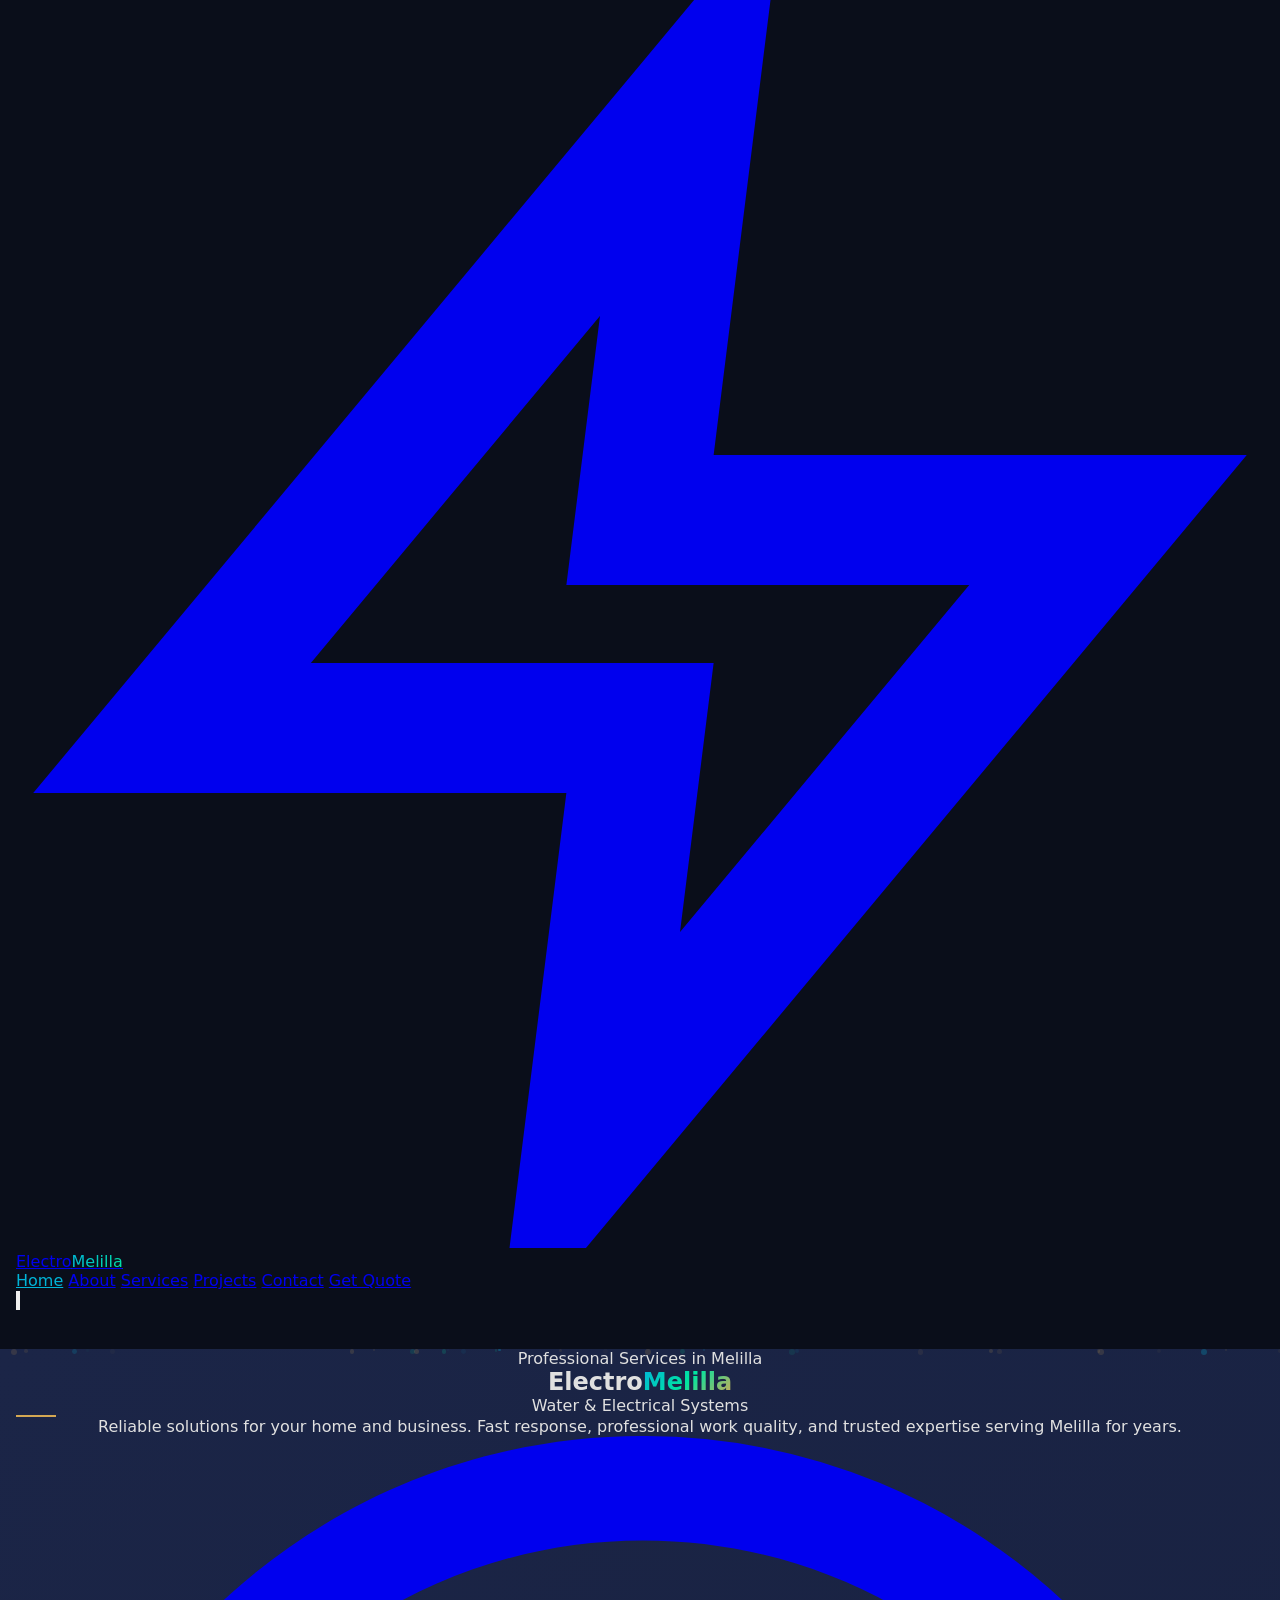
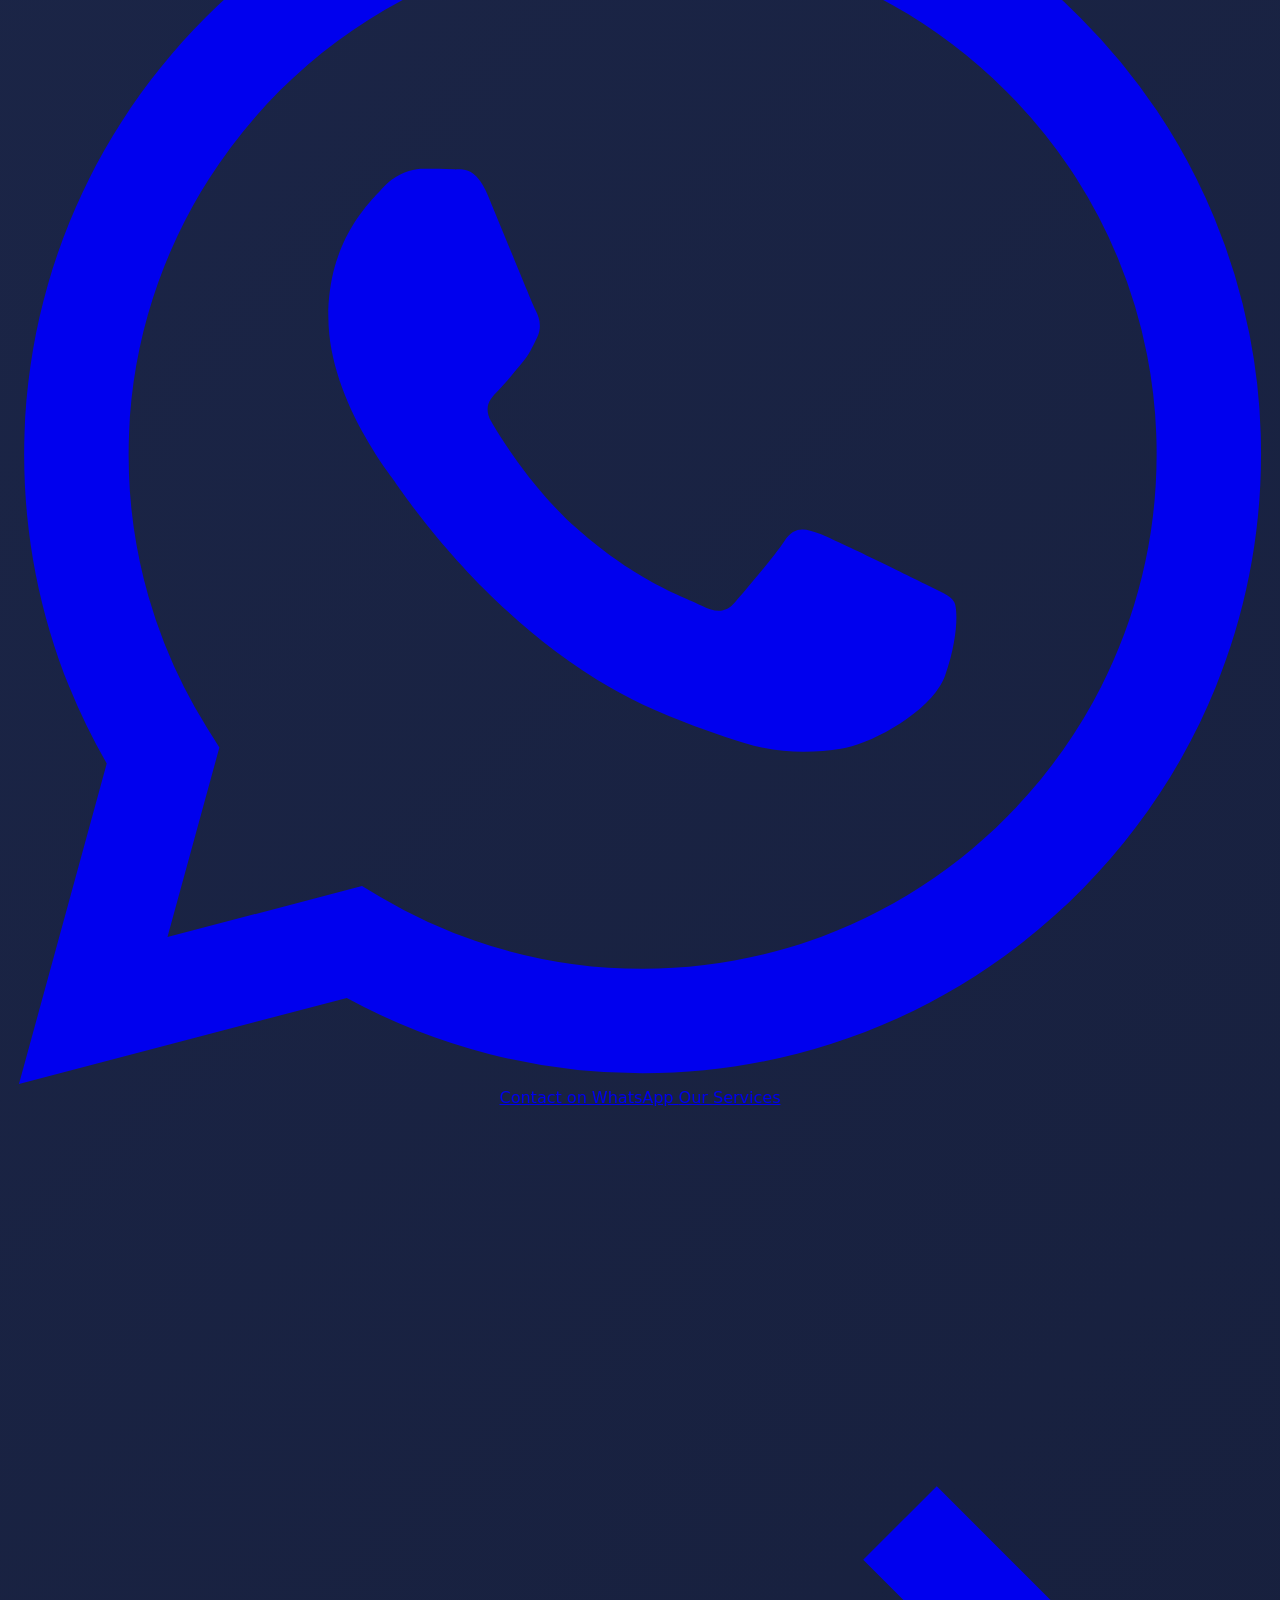
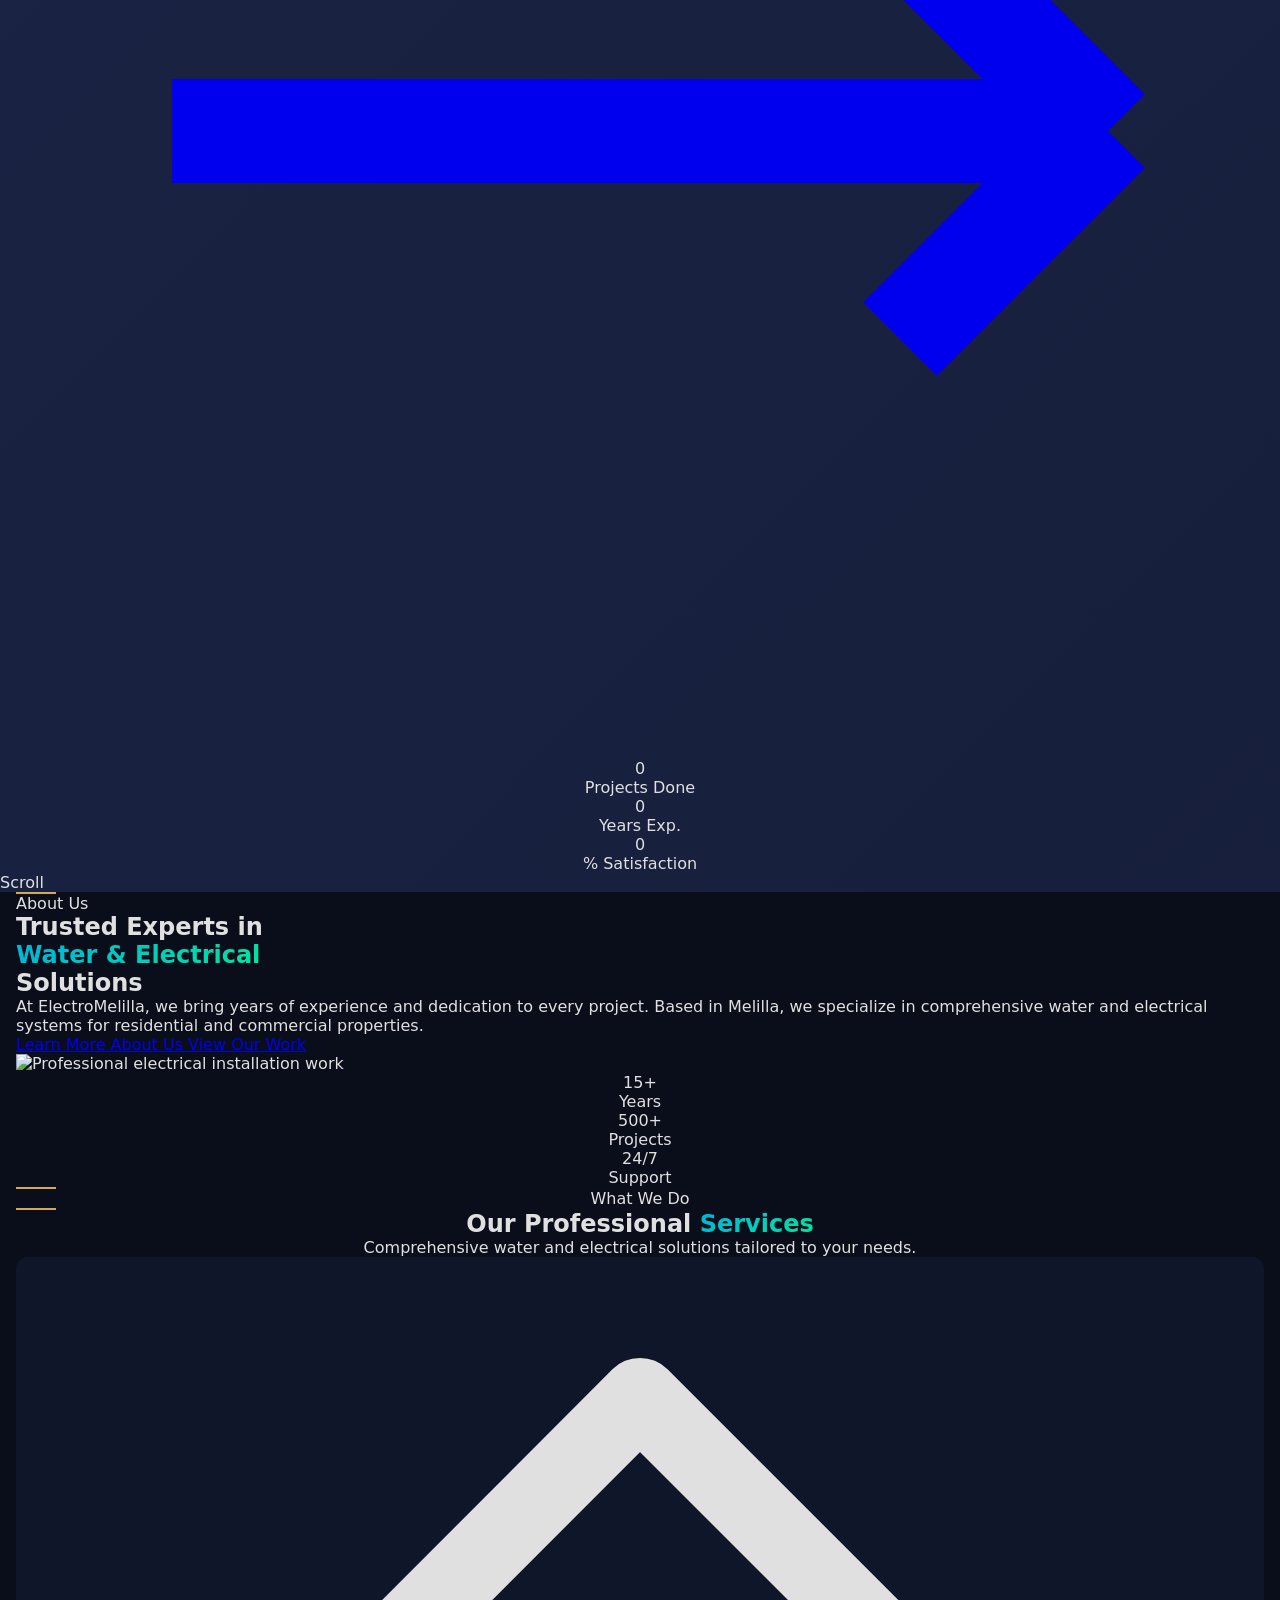
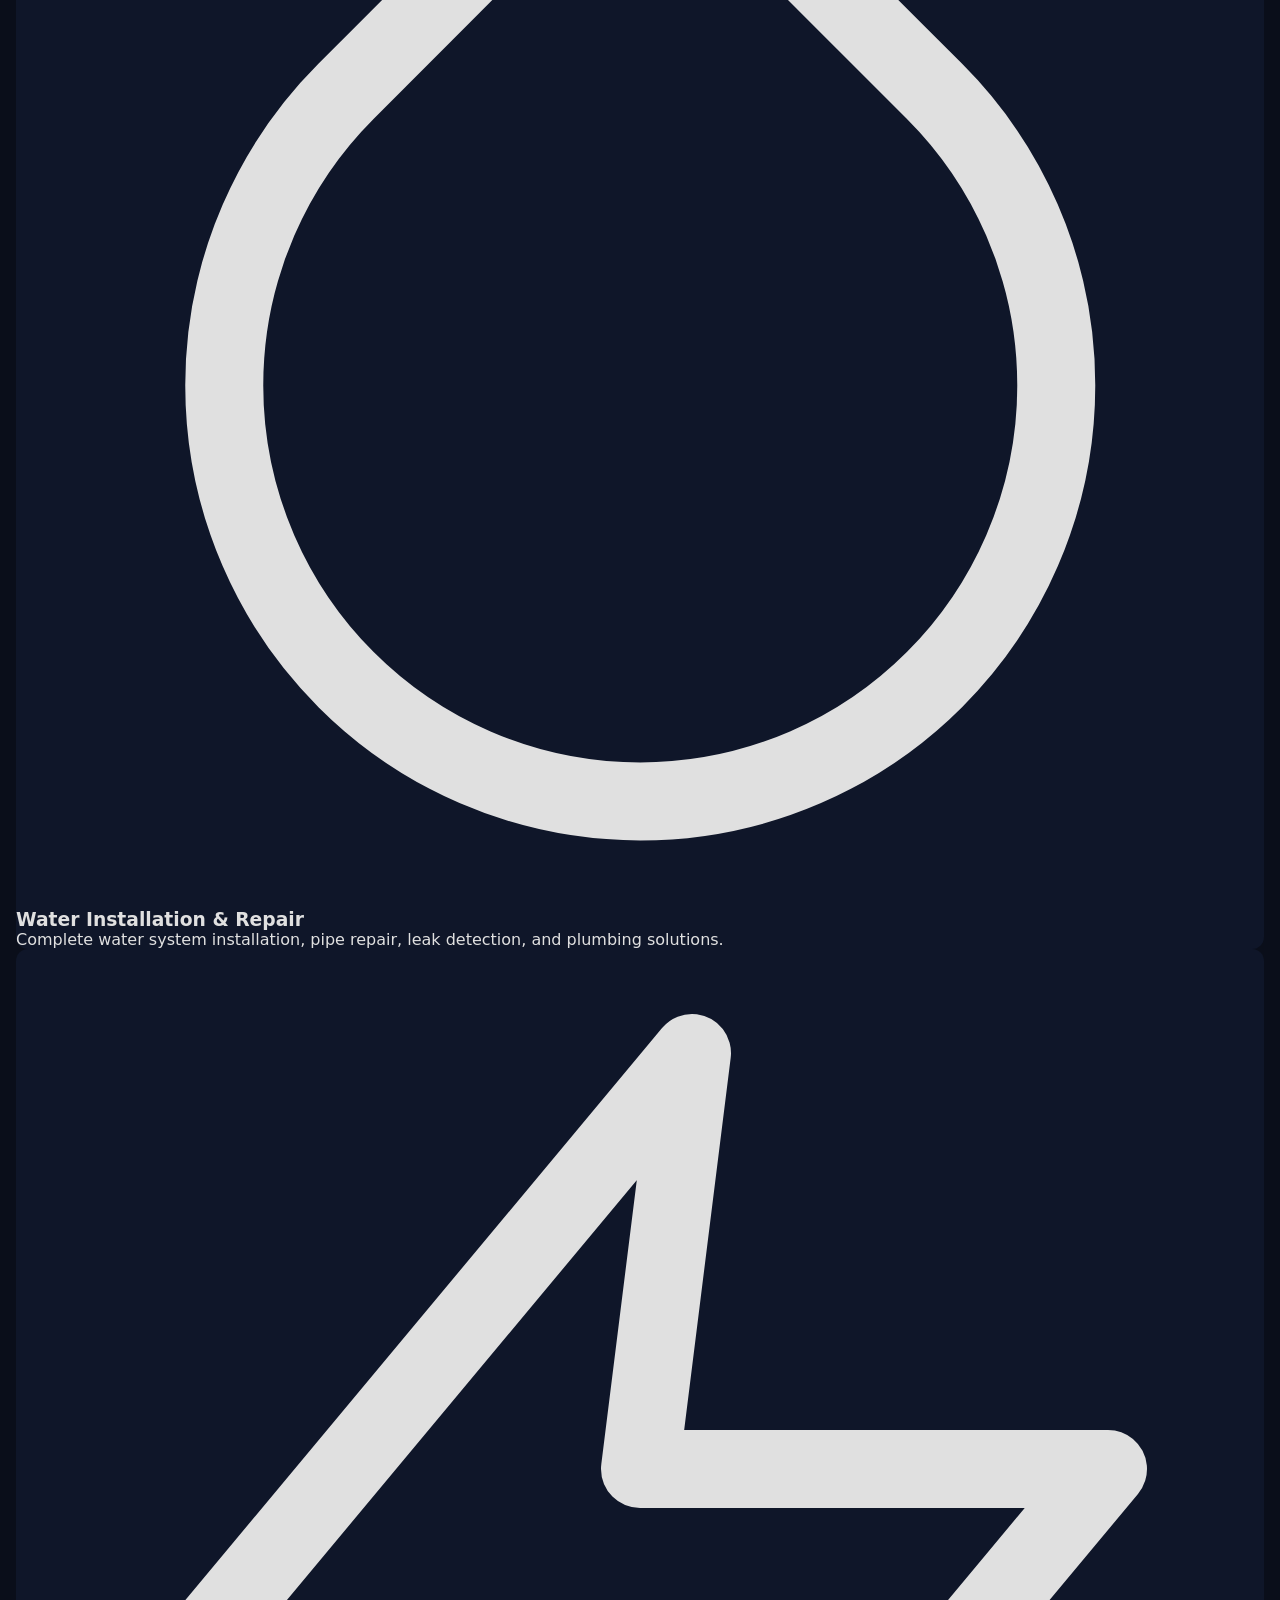
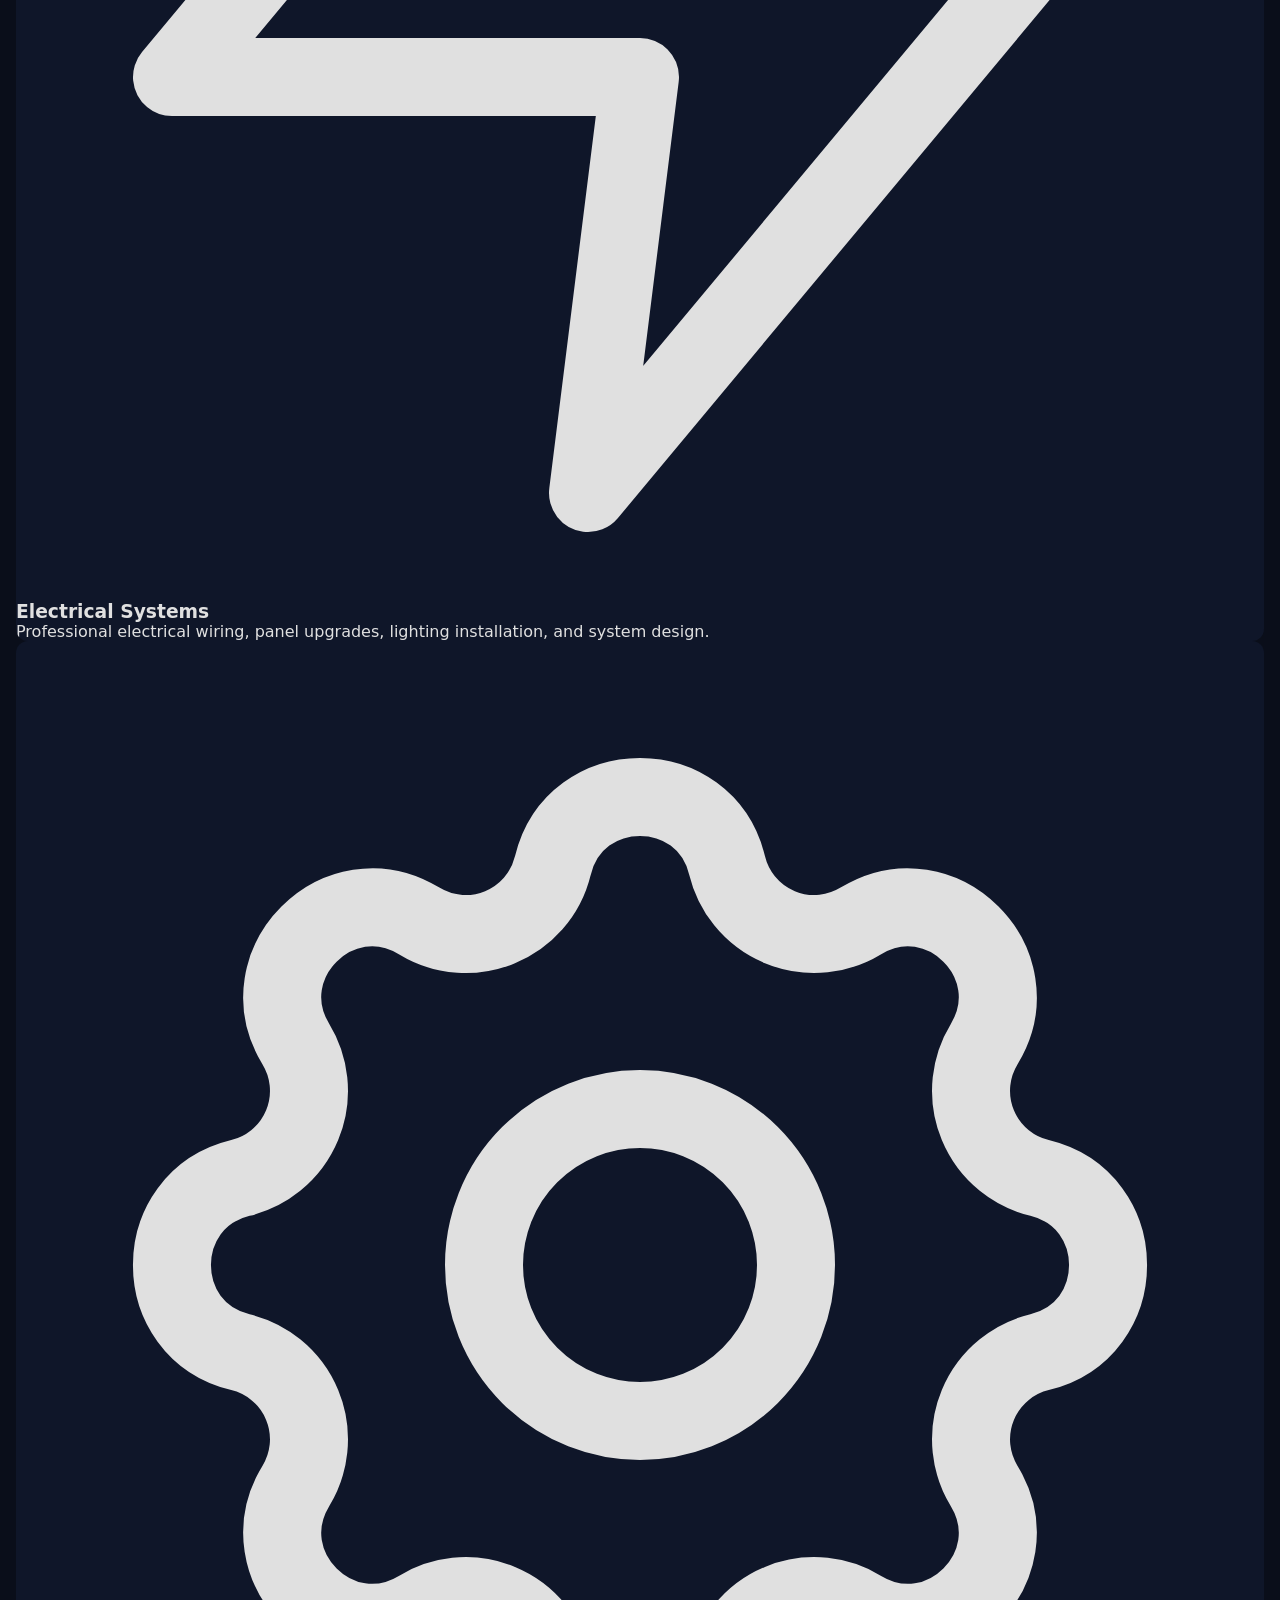
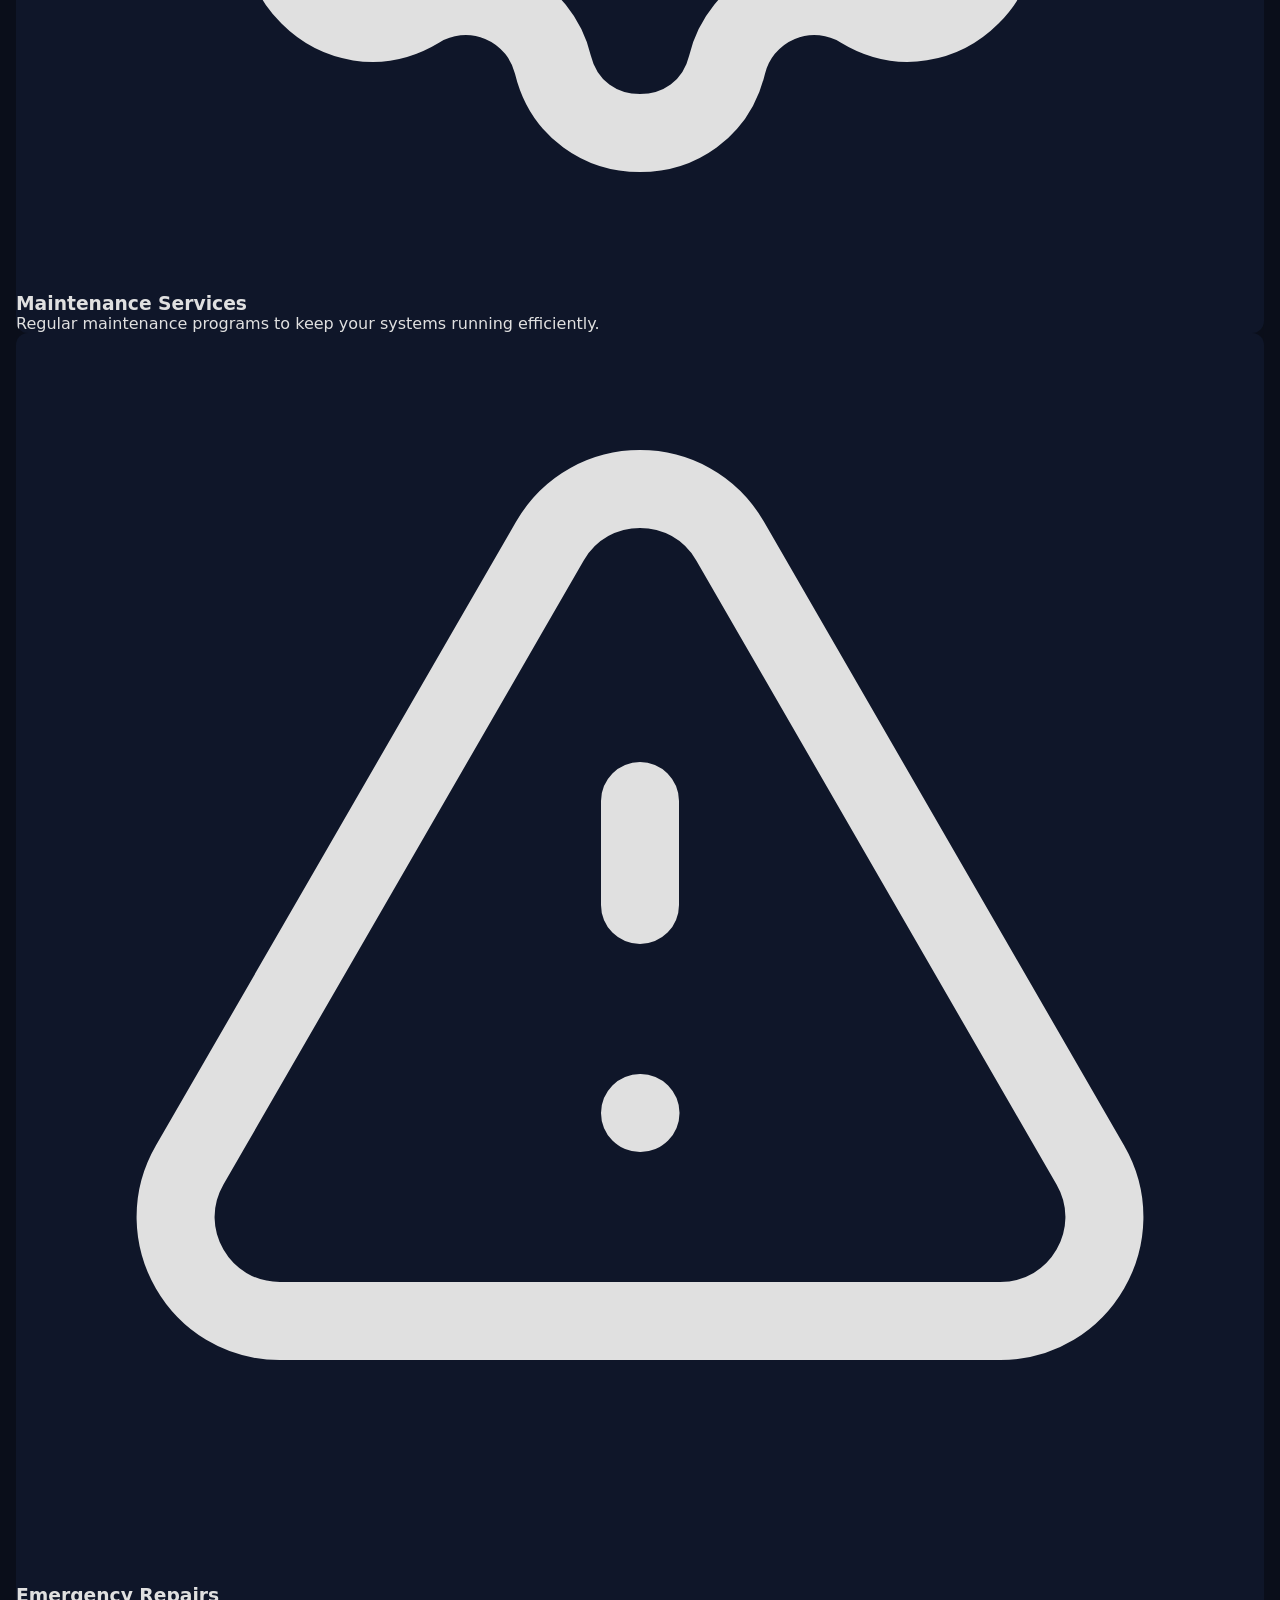
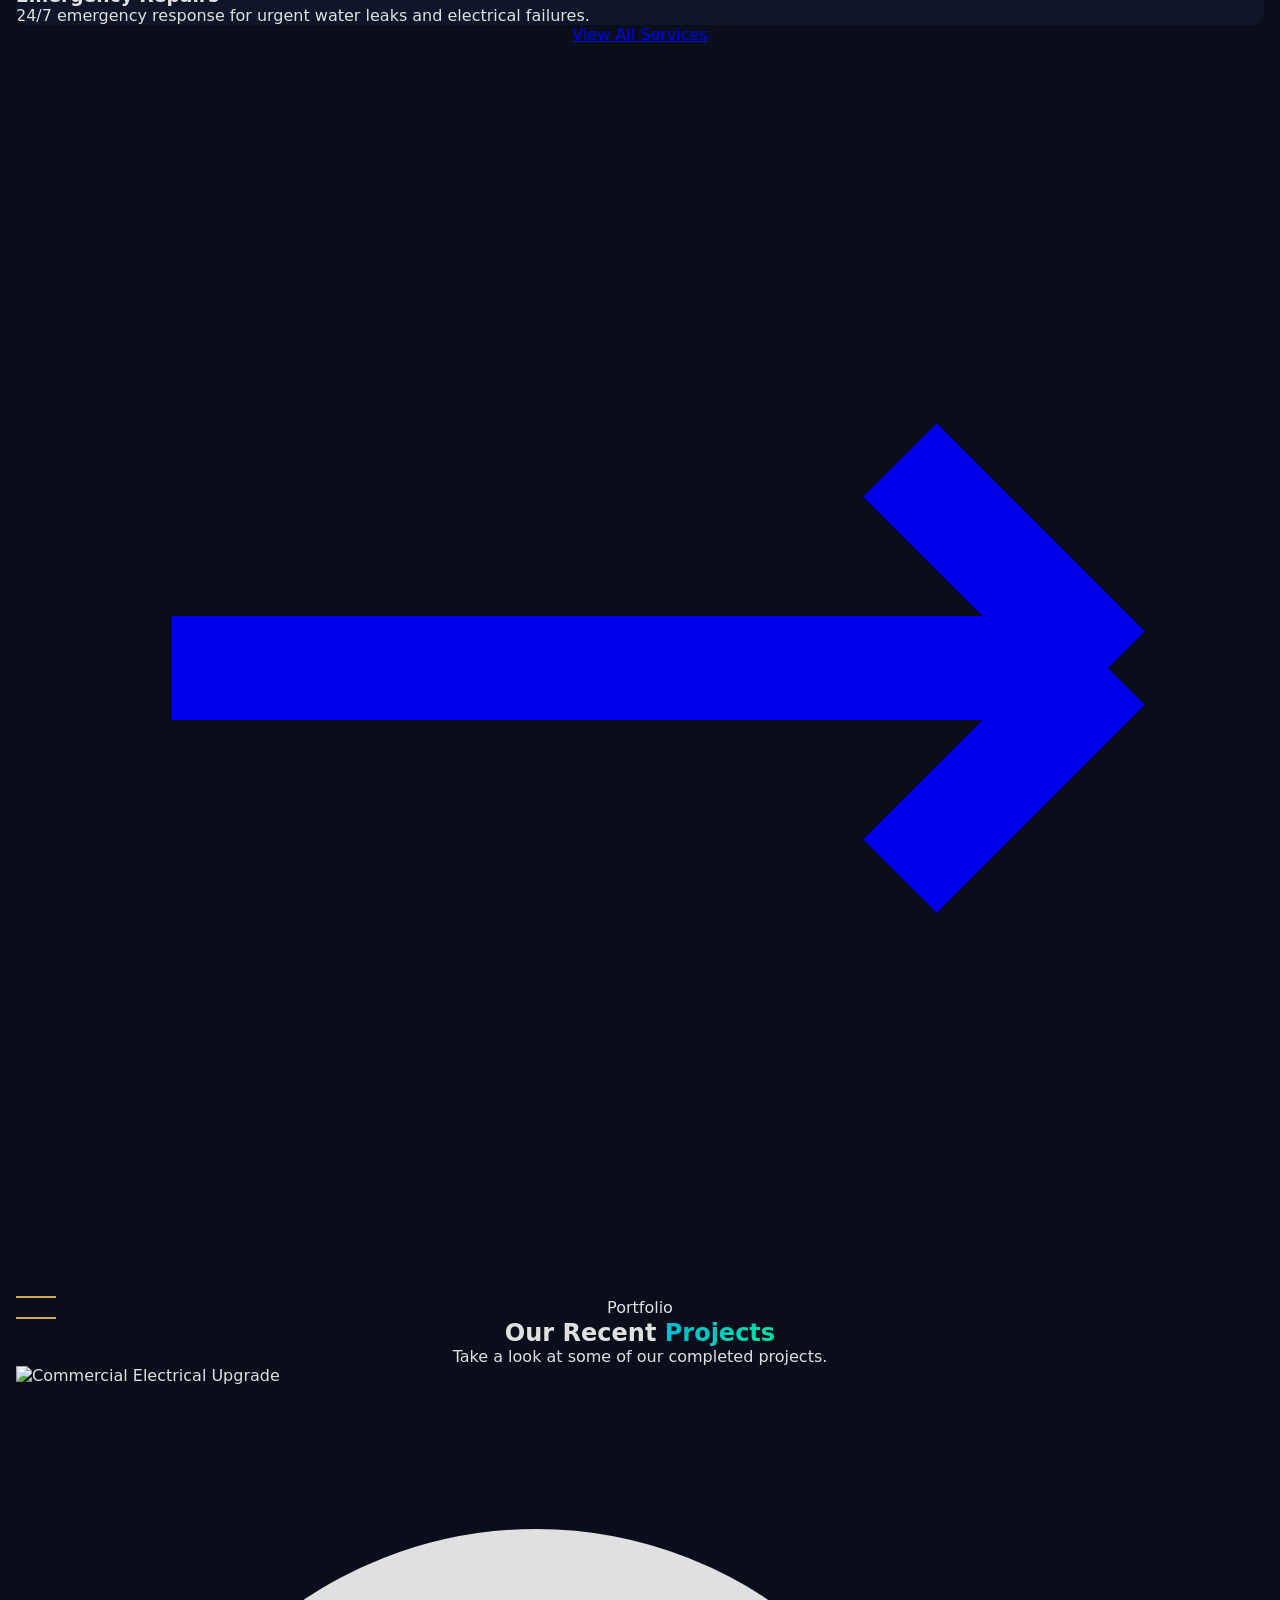
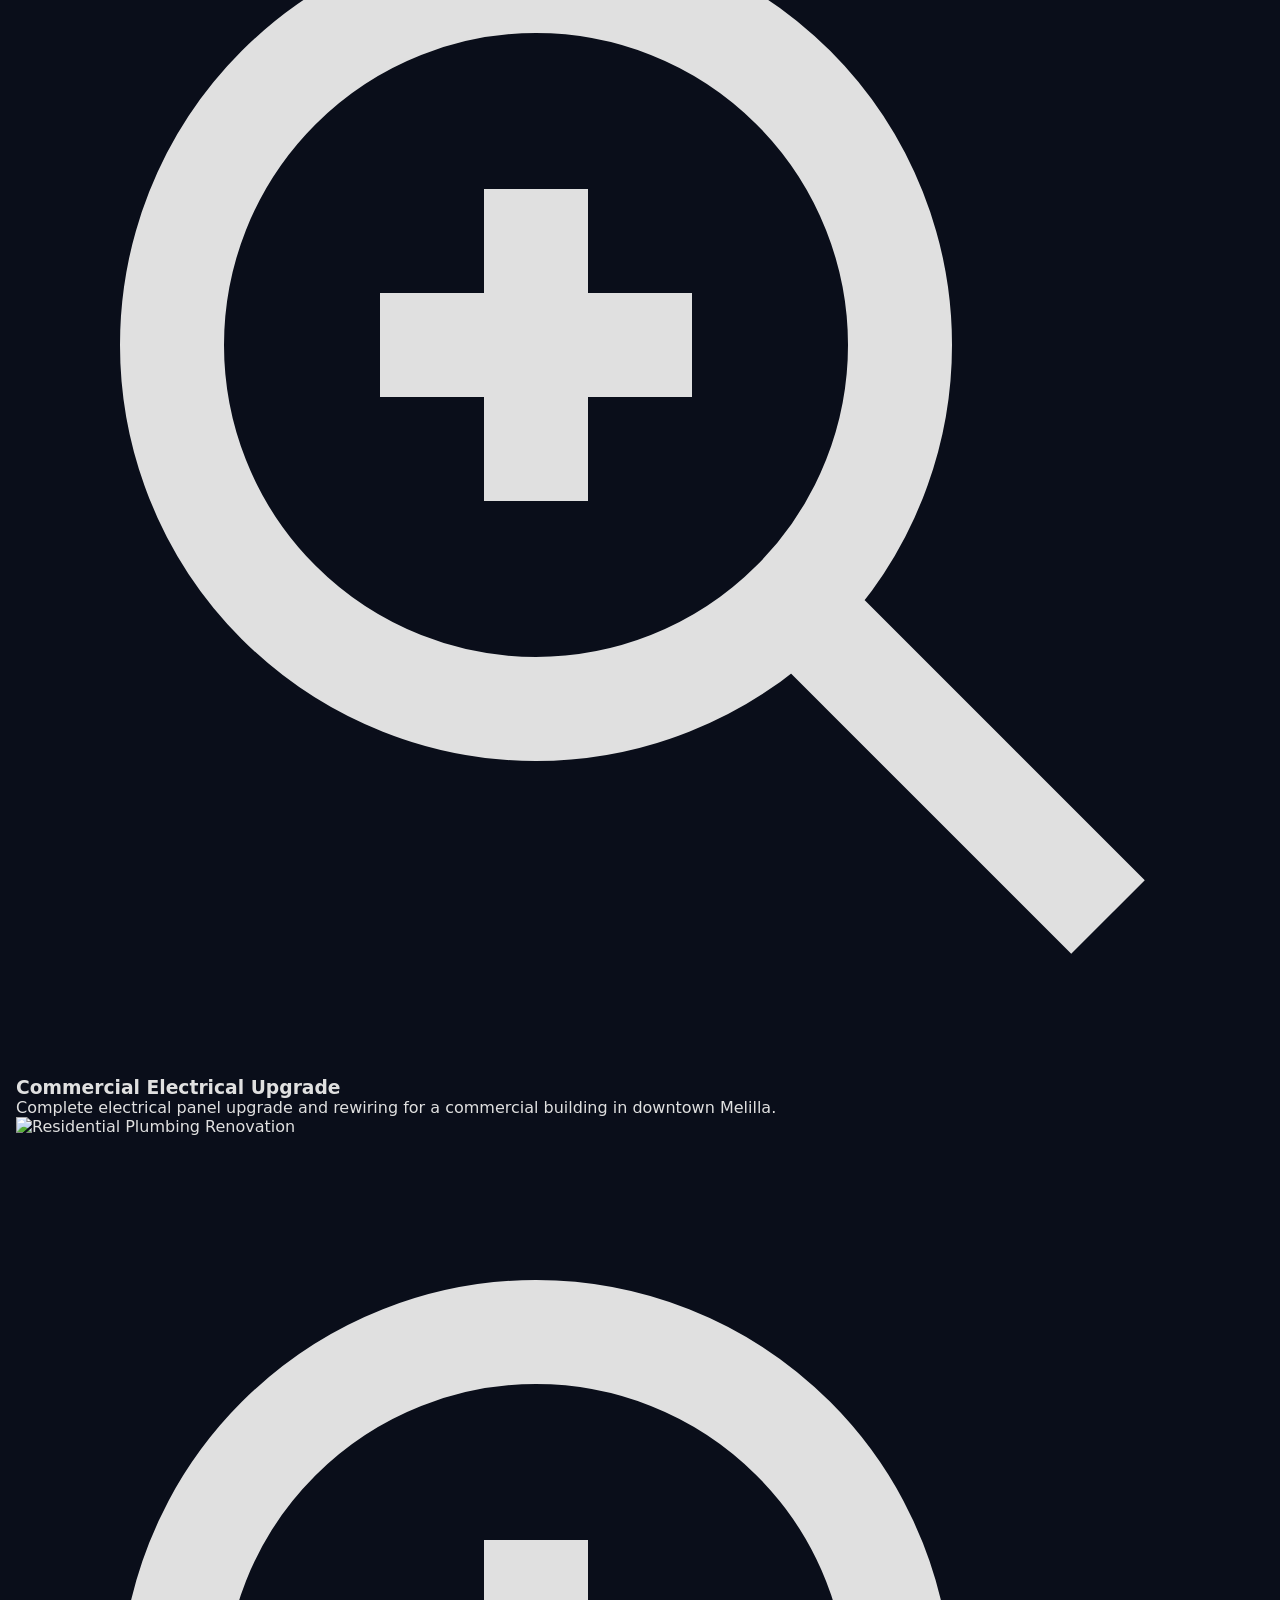
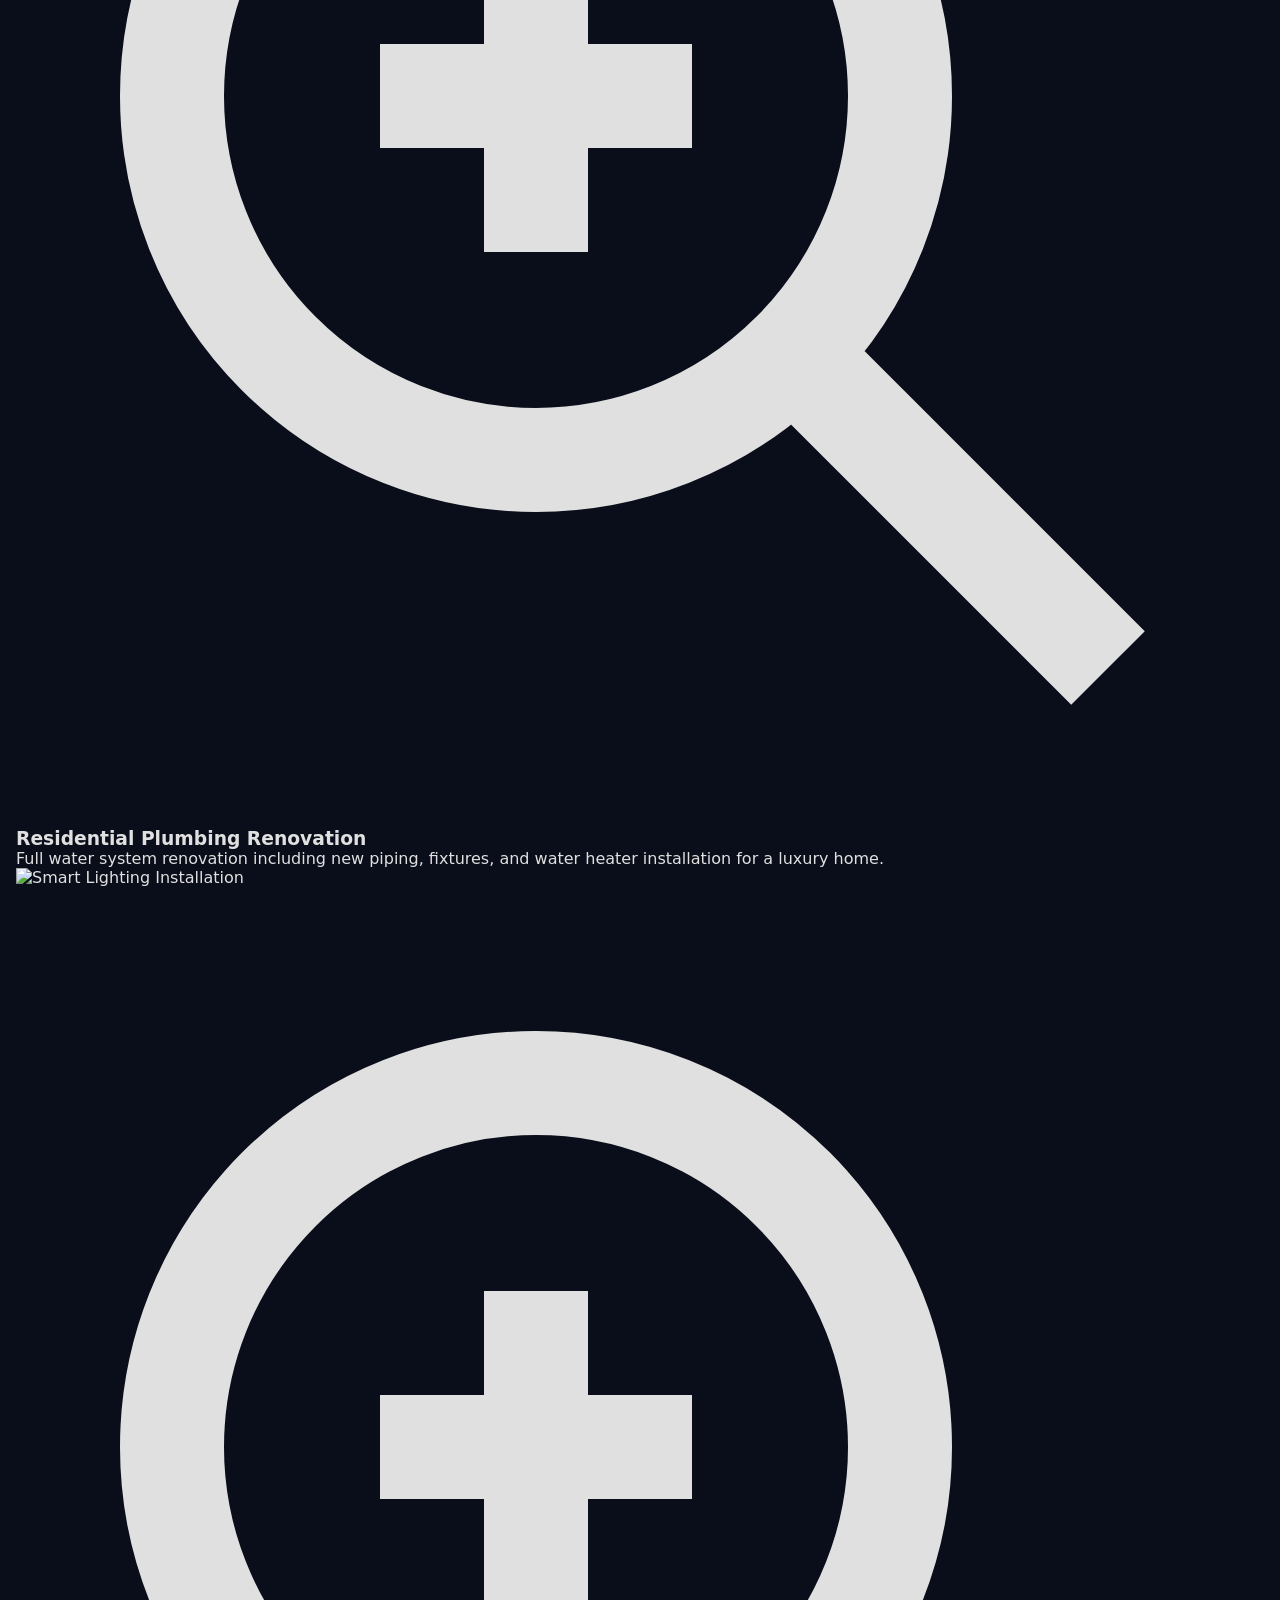
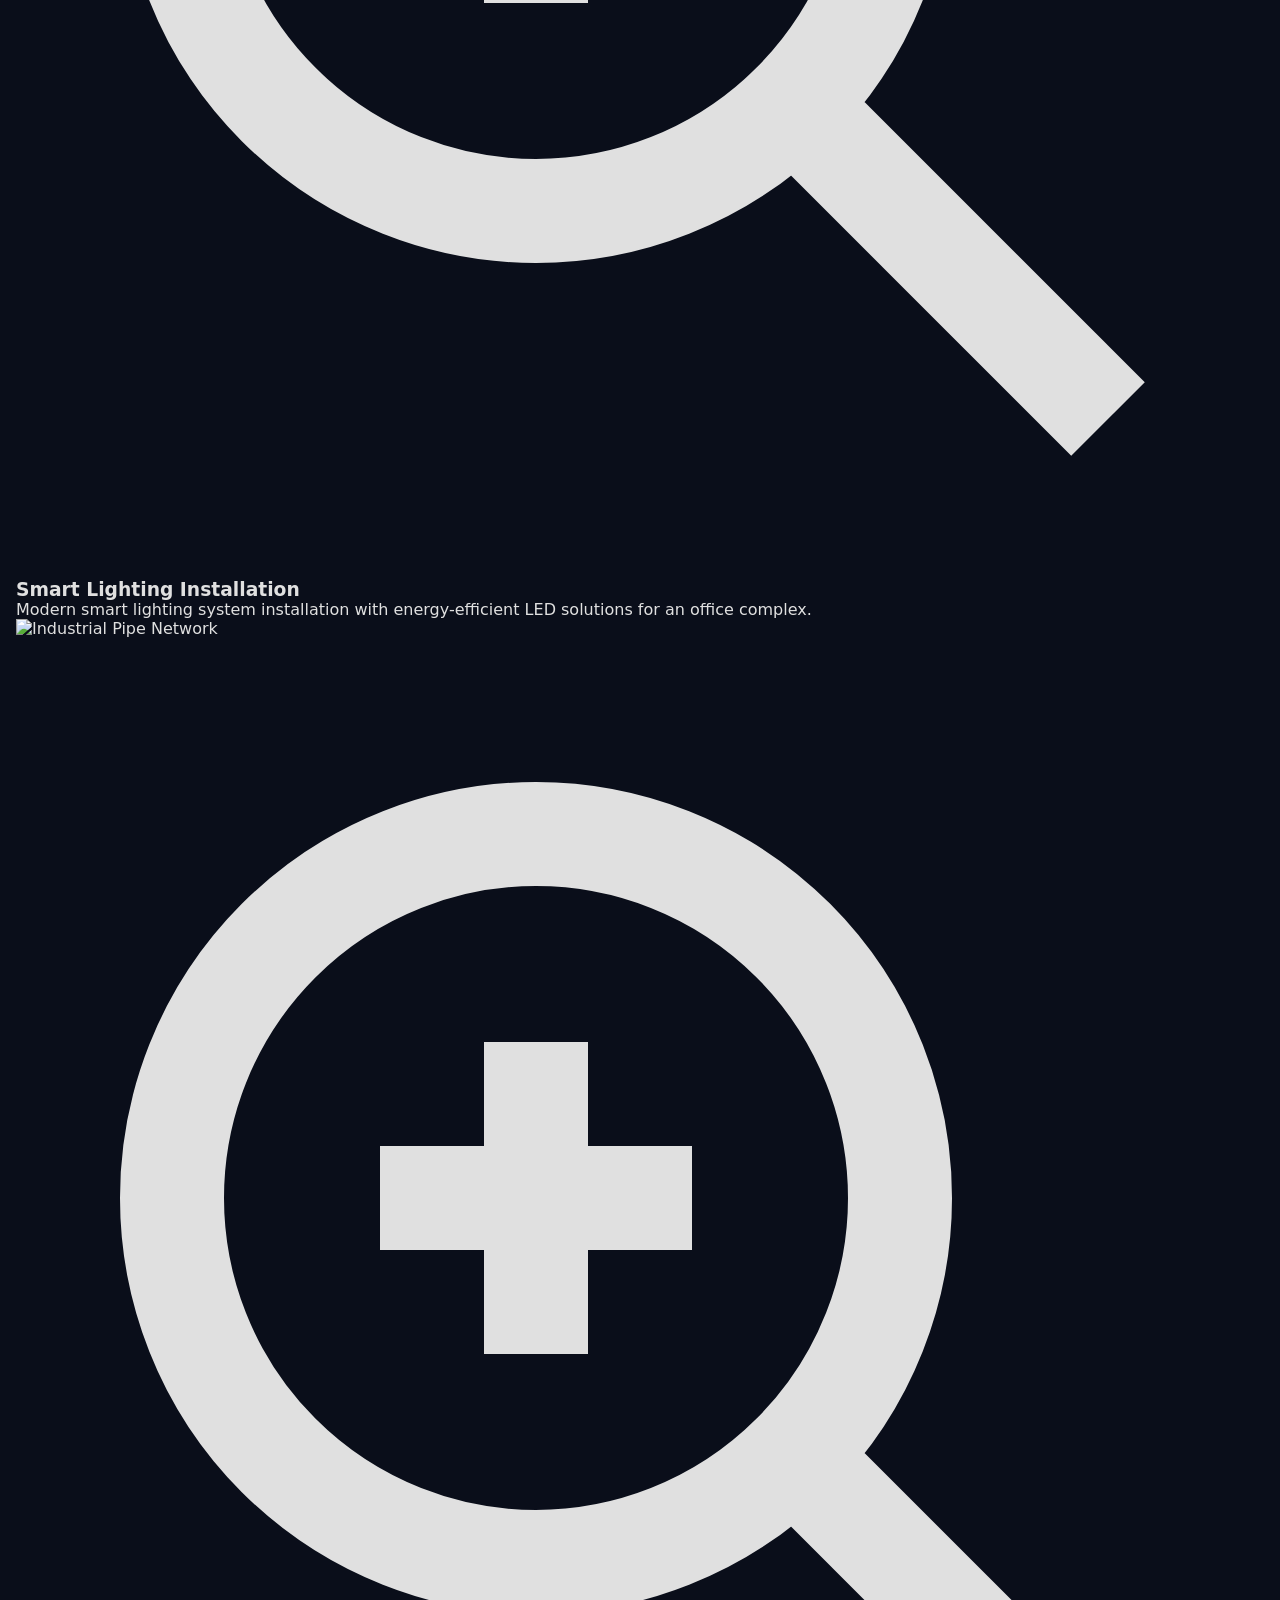
==== commit 78a929d9: "Update index.html" ====
--- a/index.html
+++ b/index.html
@@ -362,11 +362,7 @@
     </footer>
 
     <!-- Floating WhatsApp Button -->
-    <a href="https://wa.me/34600000000?text=Hola%2C%20me%20gustar%C3%ADa%20solicitar%20un%20presupuesto" target="_blank" class="whatsapp-float fixed bottom-6 right-6 z-50 w-16 h-16 bg-[#25d366] rounded-full flex items-center justify-center shadow-lg shadow-[#25d366]/30 hover:scale-110 transition-transform duration-300">
-        <svg class="w-8 h-8 text-white" viewBox="0 0 24 24" fill="currentColor">
-            <path d="M17.472 14.382c-.297-.149-1.758-.867-2.03-.967-.273-.099-.471-.148-.67.15-.197.297-.767.966-.94 1.164-.173.199-.347.223-.644.075-.297-.15-1.255-.463-2.39-1.475-.883-.788-1.48-1.761-1.653-2.059-.173-.297-.018-.458.13-.606.134-.133.298-.347.446-.52.149-.174.198-.298.298-.497.099-.198.05-.371-.025-.52-.075-.149-.669-1.612-.916-2.207-.242-.579-.487-.5-.669-.51-.173-.008-.371-.01-.57-.01-.198 0-.52.074-.792.372-.272.297-1.04 1.016-1.04 2.479 0 1.462 1.065 2.875 1.213 3.074.149.198 2.096 3.2 5.077 4.487.709.306 1.262.489 1.694.625.712.227 1.36.195 1.871.118.571-.085 1.758-.719 2.006-1.413.248-.694.248-1.289.173-1.413-.074-.124-.272-.198-.57-.347m-5.421 7.403h-.004a9.87 9.87 0 01-5.031-1.378l-.361-.214-3.741.982.998-3.648-.235-.374a9.86 9.86 0 01-1.51-5.26c.001-5.45 4.436-9.884 9.888-9.884 2.64 0 5.122 1.03 6.988 2.898a9.825 9.825 0 012.893 6.994c-.003 5.45-4.437 9.884-9.885 9.884m8.413-18.297A11.815 11.815 0 0012.05 0C5.495 0 .16 5.335.157 11.892c0 2.096.547 4.142 1.588 5.945L.057 24l6.305-1.654a11.882 11.882 0 005.683 1.448h.005c6.554 0 11.89-5.335 11.893-11.893a11.821 11.821 0 00-3.48-8.413z"/>
-        </svg>
-    </a>
+  
 
     <!-- Lightbox Modal -->
     <div id="lightbox" class="lightbox fixed inset-0 z-[100] bg-black/90 flex items-center justify-center p-4" onclick="closeLightbox(event)">
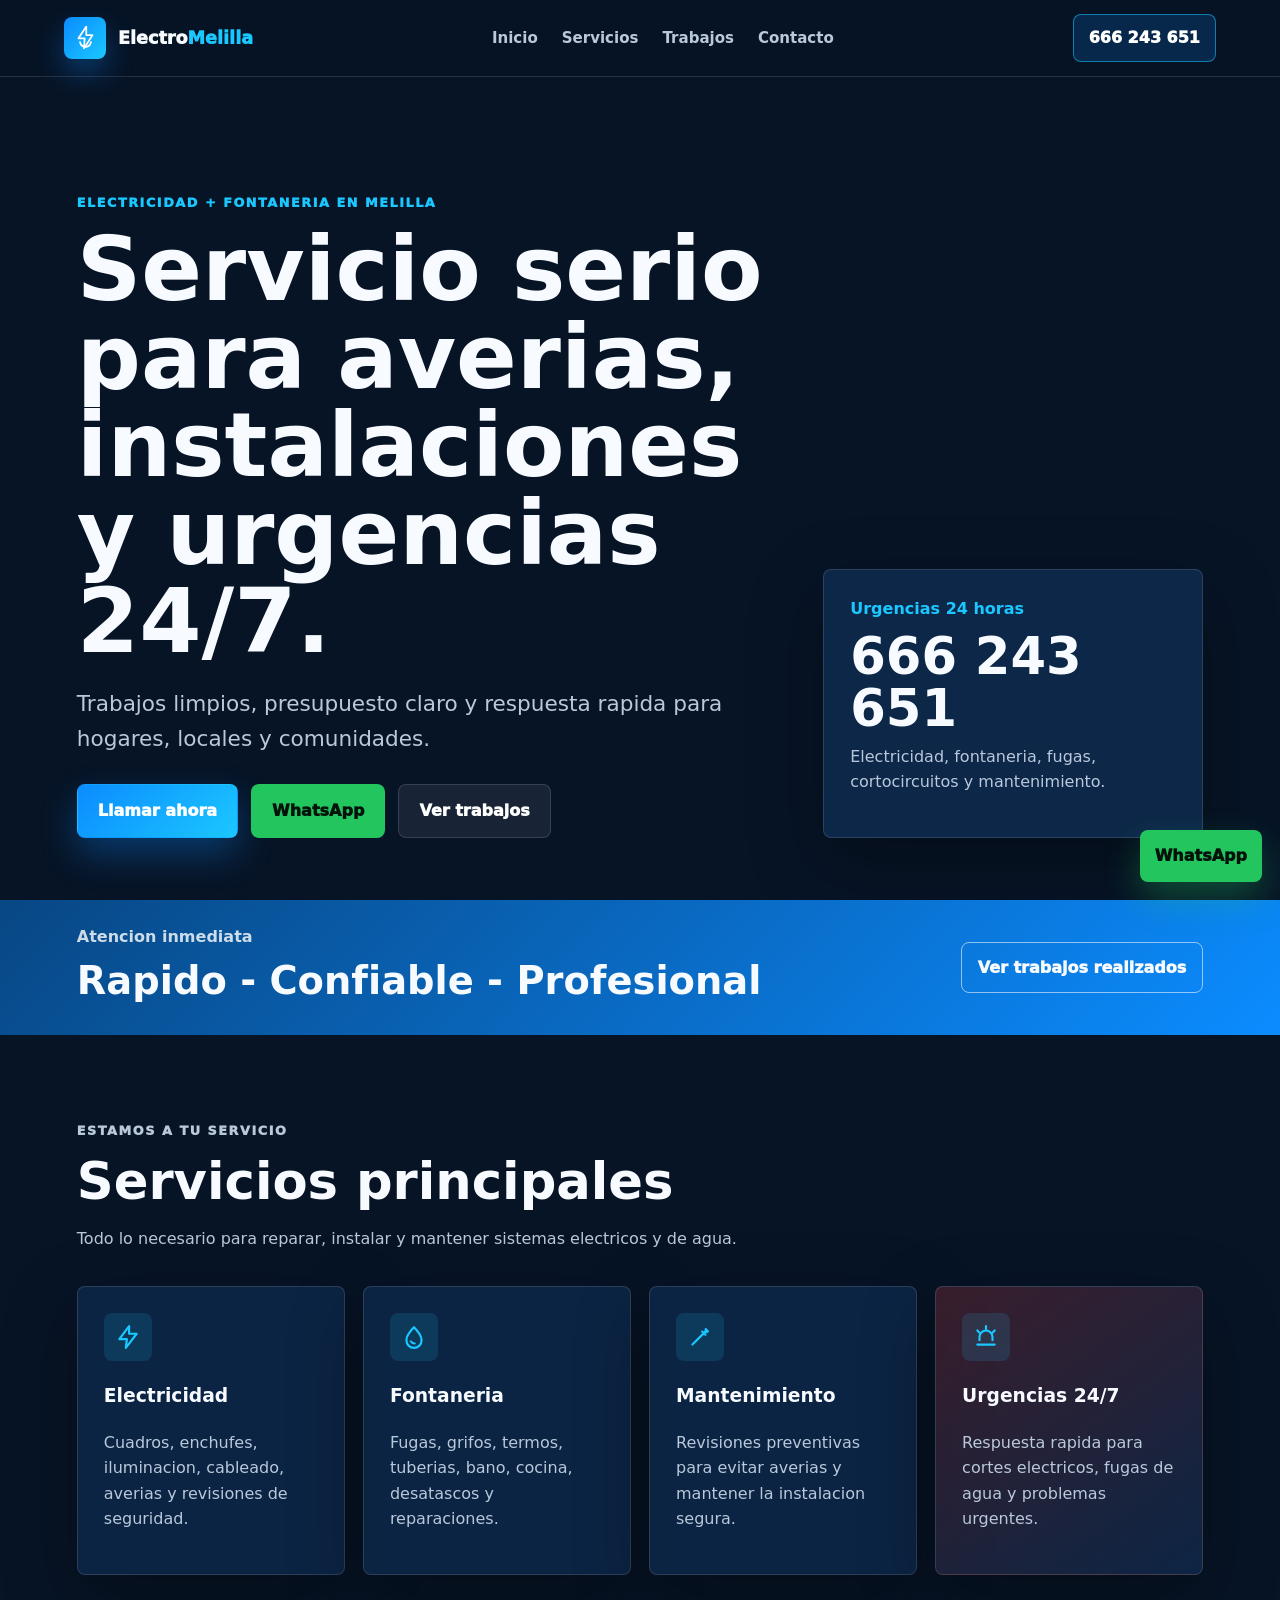
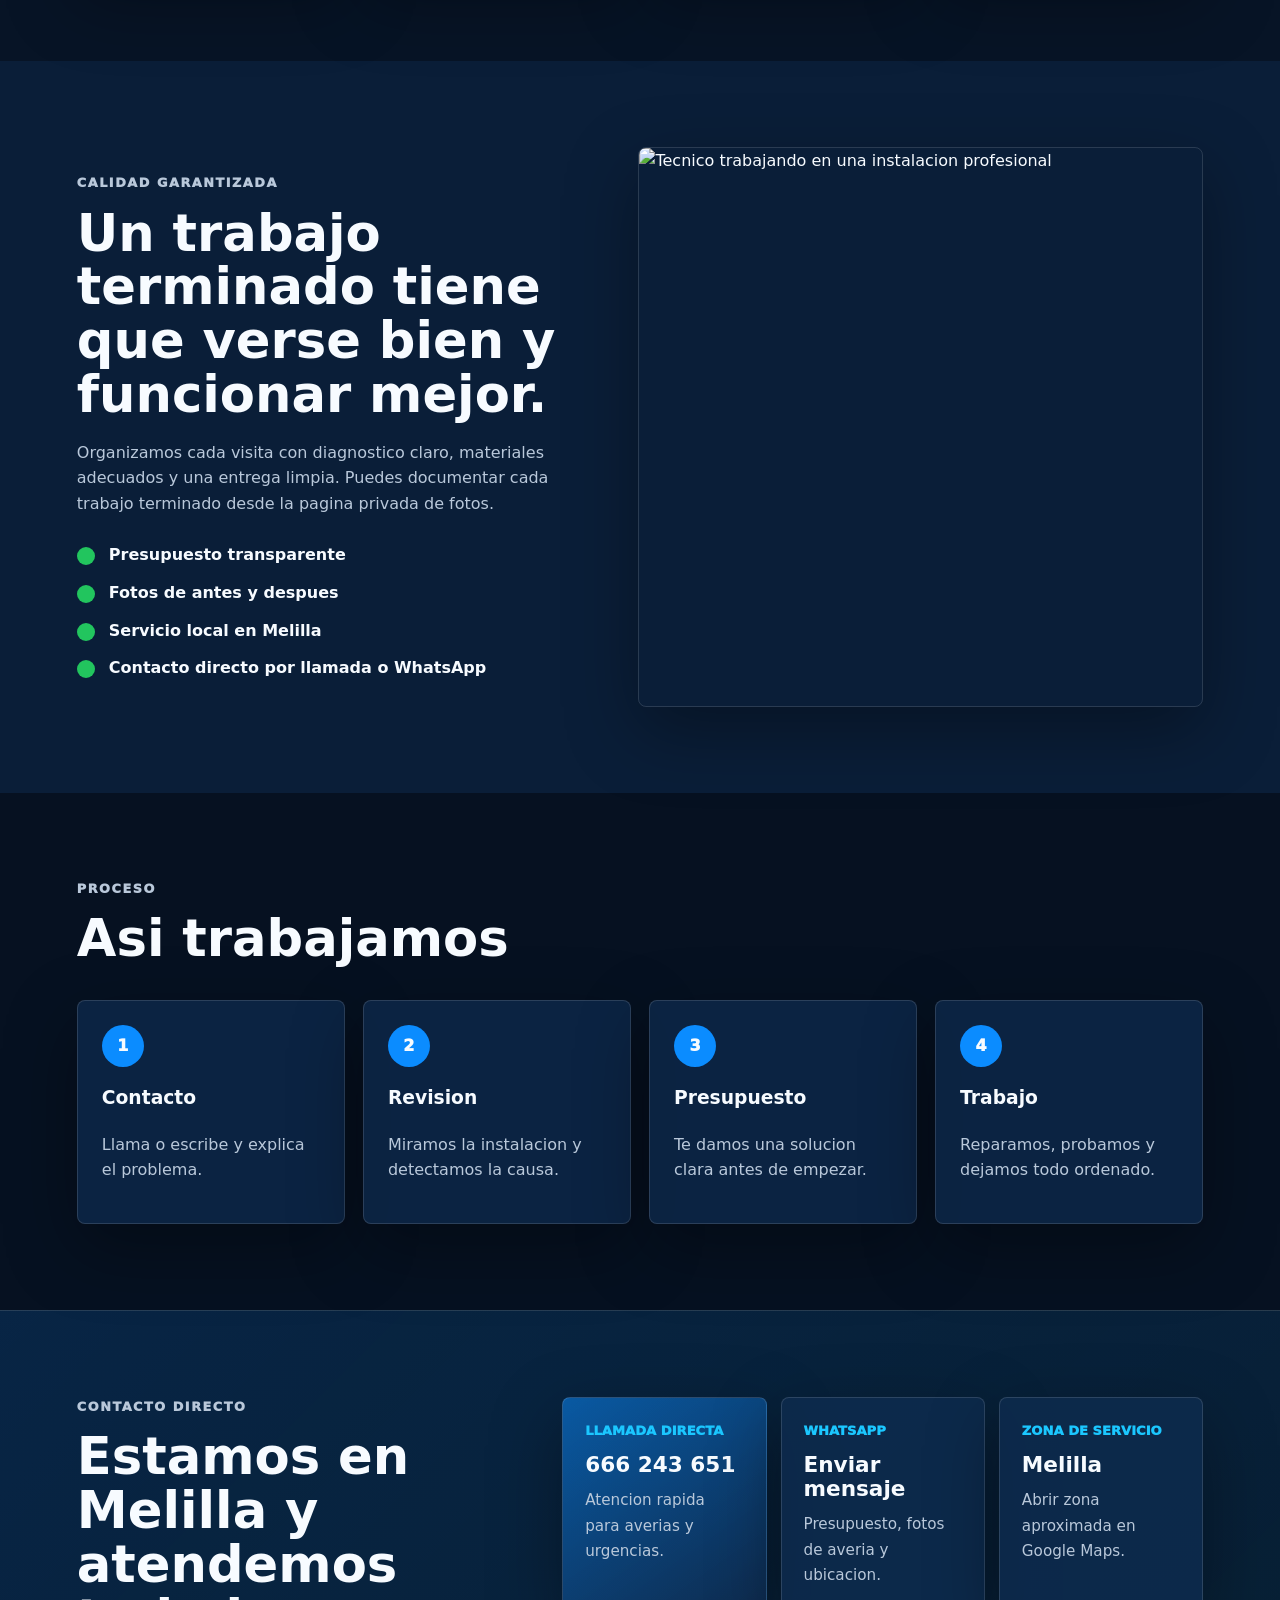
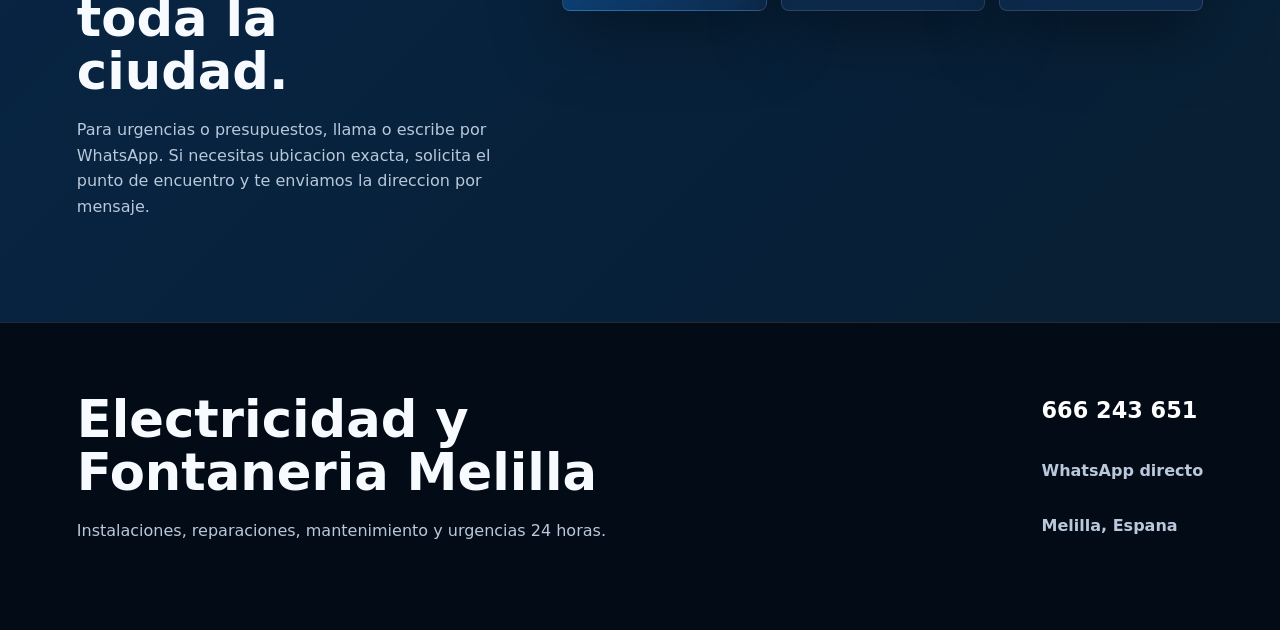
==== commit 2987348b: "Add files via upload" ====
--- a/index.html
+++ b/index.html
@@ -1,393 +1,155 @@
 <!DOCTYPE html>
-<html lang="en">
+<html lang="es">
 <head>
-    <meta charset="UTF-8">
-    <meta name="viewport" content="width=device-width, initial-scale=1.0">
-    <meta name="description" content="ElectroMelilla - Professional Water & Electrical Systems Services in Melilla. Reliable, fast, and affordable solutions for your home and business.">
-    <meta name="keywords" content="electrician Melilla, plumber Melilla, water installation, electrical systems, emergency repairs, maintenance services">
-    <meta name="author" content="ElectroMelilla">
-    <title>ElectroMelilla | Water & Electrical Solutions in Melilla</title>
-    <script src="https://cdn.jsdelivr.net/npm/@tailwindcss/browser@4"></script>
-    <link rel="stylesheet" href="style.css">
+  <meta charset="UTF-8">
+  <meta name="viewport" content="width=device-width, initial-scale=1.0">
+  <meta name="description" content="Electricidad y fontaneria en Melilla. Instalaciones, reparaciones, mantenimiento y urgencias 24 horas. Llama al 666 243 651.">
+  <meta name="theme-color" content="#071426">
+  <title>ElectroMelilla | Electricidad y Fontaneria</title>
+  <link rel="stylesheet" href="style.css">
 </head>
 <body>
-    <!-- Navigation -->
-    <nav id="navbar" class="fixed top-0 left-0 right-0 z-50 transition-all duration-500">
-        <div class="max-w-7xl mx-auto px-4 sm:px-6 lg:px-8">
-            <div class="flex items-center justify-between h-20">
-                <a href="index.html" class="flex items-center gap-3 group">
-                    <div class="w-10 h-10 rounded-lg bg-gradient-to-br from-[#00b4d8] to-[#00e5a0] flex items-center justify-center">
-                        <svg class="w-6 h-6 text-[#0a0e1a]" viewBox="0 0 24 24" fill="none" stroke="currentColor" stroke-width="2.5">
-                            <path d="M13 2L3 14h9l-1 8 10-12h-9l1-8z"/>
-                        </svg>
-                    </div>
-                    <span class="text-xl font-bold text-white tracking-tight">Electro<span class="text-gradient-blue">Melilla</span></span>
-                </a>
+  <header class="topbar">
+    <a class="brand" href="index.html" aria-label="ElectroMelilla inicio">
+      <span class="brand-icon" aria-hidden="true">
+        <svg viewBox="0 0 32 32"><path d="M17 2 7 17h8l-1 13 11-17h-8V2Z"/><path d="M9 22c1 4 4 6 7 6s6-2 7-6" fill="none"/></svg>
+      </span>
+      <span>Electro<span>Melilla</span></span>
+    </a>
+    <button class="menu-button" type="button" aria-expanded="false" aria-controls="site-menu">Menu</button>
+    <nav class="site-menu" id="site-menu" aria-label="Navegacion">
+      <a href="index.html">Inicio</a>
+      <a href="#servicios">Servicios</a>
+      <a href="gallery.html">Trabajos</a>
+      <a href="#contacto">Contacto</a>
+    </nav>
+    <a class="phone-pill" href="tel:+34666243651">666 243 651</a>
+  </header>
 
-                <div class="hidden md:flex items-center gap-8">
-                    <a href="index.html" class="nav-link active relative text-gray-300 hover:text-[#00b4d8] transition-colors duration-300 text-sm font-medium tracking-wide">Home</a>
-                    <a href="about.html" class="nav-link relative text-gray-300 hover:text-[#00b4d8] transition-colors duration-300 text-sm font-medium tracking-wide">About</a>
-                    <a href="services.html" class="nav-link relative text-gray-300 hover:text-[#00b4d8] transition-colors duration-300 text-sm font-medium tracking-wide">Services</a>
-                    <a href="projects.html" class="nav-link relative text-gray-300 hover:text-[#00b4d8] transition-colors duration-300 text-sm font-medium tracking-wide">Projects</a>
-                    <a href="contact.html" class="nav-link relative text-gray-300 hover:text-[#00b4d8] transition-colors duration-300 text-sm font-medium tracking-wide">Contact</a>
-                    <a href="https://wa.me/34600000000?text=Hola%2C%20me%20gustar%C3%ADa%20solicitar%20un%20presupuesto" target="_blank" class="ml-4 px-5 py-2.5 bg-gradient-to-r from-[#00b4d8] to-[#00e5a0] text-[#0a0e1a] font-semibold text-sm rounded-full hover:shadow-lg hover:shadow-[#00b4d8]/30 transition-all duration-300 hover:scale-105">
-                        Get Quote
-                    </a>
-                </div>
-
-                <button id="mobileMenuBtn" class="md:hidden text-white p-2">
-                    <svg class="w-6 h-6" fill="none" stroke="currentColor" stroke-width="2" viewBox="0 0 24 24">
-                        <path id="menuIcon" d="M4 6h16M4 12h16M4 18h16"/>
-                    </svg>
-                </button>
-            </div>
+  <main>
+    <section class="hero hero-home">
+      <div class="hero-overlay"></div>
+      <div class="hero-inner">
+        <p class="kicker">Electricidad + Fontaneria en Melilla</p>
+        <h1>Servicio serio para averias, instalaciones y urgencias 24/7.</h1>
+        <p class="lead">Trabajos limpios, presupuesto claro y respuesta rapida para hogares, locales y comunidades.</p>
+        <div class="actions">
+          <a class="btn btn-primary" href="tel:+34666243651">Llamar ahora</a>
+          <a class="btn btn-whatsapp" href="https://wa.me/34666243651?text=Hola%2C%20necesito%20un%20servicio%20en%20Melilla" target="_blank" rel="noopener">WhatsApp</a>
+          <a class="btn btn-ghost" href="gallery.html">Ver trabajos</a>
         </div>
-
-        <div id="mobileMenu" class="mobile-menu fixed top-0 right-0 w-72 h-full bg-[#0f1629] border-l border-[#1b2547] md:hidden z-50">
-            <div class="p-6">
-                <button id="closeMenuBtn" class="text-white mb-8 p-2">
-                    <svg class="w-6 h-6" fill="none" stroke="currentColor" stroke-width="2" viewBox="0 0 24 24">
-                        <path d="M6 18L18 6M6 6l12 12"/>
-                    </svg>
-                </button>
-                <div class="flex flex-col gap-6">
-                    <a href="index.html" class="text-gray-300 hover:text-[#00b4d8] transition-colors text-lg font-medium">Home</a>
-                    <a href="about.html" class="text-gray-300 hover:text-[#00b4d8] transition-colors text-lg font-medium">About</a>
-                    <a href="services.html" class="text-gray-300 hover:text-[#00b4d8] transition-colors text-lg font-medium">Services</a>
-                    <a href="projects.html" class="text-gray-300 hover:text-[#00b4d8] transition-colors text-lg font-medium">Projects</a>
-                    <a href="contact.html" class="text-gray-300 hover:text-[#00b4d8] transition-colors text-lg font-medium">Contact</a>
-                    <a href="https://wa.me/34600000000?text=Hola%2C%20me%20gustar%C3%ADa%20solicitar%20un%20presupuesto" target="_blank" class="mt-4 px-5 py-3 bg-gradient-to-r from-[#00b4d8] to-[#00e5a0] text-[#0a0e1a] font-semibold text-center rounded-full">
-                        Get Quote on WhatsApp
-                    </a>
-                </div>
-            </div>
-        </div>
-    </nav>
-
-    <!-- Hero Section -->
-    <section id="hero" class="relative min-h-screen flex items-center justify-center gradient-bg overflow-hidden">
-        <div class="hero-particles" id="particles"></div>
-
-        <div class="absolute top-20 right-10 w-72 h-72 bg-[#00b4d8] rounded-full opacity-5 blur-3xl"></div>
-        <div class="absolute bottom-20 left-10 w-96 h-96 bg-[#00e5a0] rounded-full opacity-5 blur-3xl"></div>
-        <div class="absolute top-1/2 left-1/2 -translate-x-1/2 -translate-y-1/2 w-[600px] h-[600px] border border-[#00b4d8]/5 rounded-full"></div>
-        <div class="absolute top-1/2 left-1/2 -translate-x-1/2 -translate-y-1/2 w-[800px] h-[800px] border border-[#00e5a0]/5 rounded-full"></div>
-
-        <div class="relative z-10 text-center px-4 max-w-5xl mx-auto">
-            <div class="inline-flex items-center gap-2 px-4 py-2 rounded-full border border-[#00b4d8]/30 bg-[#00b4d8]/5 mb-8 opacity-0 animate-[fadeInUp_1s_ease_0.2s_forwards]">
-                <span class="w-2 h-2 bg-[#00e5a0] rounded-full animate-pulse"></span>
-                <span class="text-sm text-[#00b4d8] font-medium tracking-wide">Professional Services in Melilla</span>
-            </div>
-
-            <h1 class="text-5xl sm:text-6xl md:text-7xl lg:text-8xl font-bold mb-6 opacity-0 animate-[fadeInUp_1s_ease_0.4s_forwards]">
-                <span class="text-white">Electro</span><span class="text-gradient">Melilla</span>
-            </h1>
-
-            <p class="text-xl sm:text-2xl md:text-3xl text-gray-300 font-light mb-4 opacity-0 animate-[fadeInUp_1s_ease_0.6s_forwards]">
-                Water & Electrical Systems
-            </p>
-
-            <div class="flex justify-center mb-8 opacity-0 animate-[fadeInUp_1s_ease_0.7s_forwards]">
-                <div class="gold-line"></div>
-            </div>
-
-            <p class="text-base sm:text-lg text-gray-400 max-w-2xl mx-auto mb-12 leading-relaxed opacity-0 animate-[fadeInUp_1s_ease_0.8s_forwards]">
-                Reliable solutions for your home and business. Fast response, professional work quality, and trusted expertise serving Melilla for years.
-            </p>
-
-            <div class="flex flex-col sm:flex-row items-center justify-center gap-4 opacity-0 animate-[fadeInUp_1s_ease_1s_forwards]">
-                <a href="https://wa.me/34600000000?text=Hola%2C%20me%20gustar%C3%ADa%20solicitar%20un%20presupuesto" target="_blank" class="cta-shine group inline-flex items-center gap-3 px-8 py-4 bg-gradient-to-r from-[#25d366] to-[#128C7E] text-white font-semibold text-lg rounded-full hover:shadow-xl hover:shadow-[#25d366]/30 transition-all duration-300 hover:scale-105">
-                    <svg class="w-6 h-6" viewBox="0 0 24 24" fill="currentColor">
-                        <path d="M17.472 14.382c-.297-.149-1.758-.867-2.03-.967-.273-.099-.471-.148-.67.15-.197.297-.767.966-.94 1.164-.173.199-.347.223-.644.075-.297-.15-1.255-.463-2.39-1.475-.883-.788-1.48-1.761-1.653-2.059-.173-.297-.018-.458.13-.606.134-.133.298-.347.446-.52.149-.174.198-.298.298-.497.099-.198.05-.371-.025-.52-.075-.149-.669-1.612-.916-2.207-.242-.579-.487-.5-.669-.51-.173-.008-.371-.01-.57-.01-.198 0-.52.074-.792.372-.272.297-1.04 1.016-1.04 2.479 0 1.462 1.065 2.875 1.213 3.074.149.198 2.096 3.2 5.077 4.487.709.306 1.262.489 1.694.625.712.227 1.36.195 1.871.118.571-.085 1.758-.719 2.006-1.413.248-.694.248-1.289.173-1.413-.074-.124-.272-.198-.57-.347m-5.421 7.403h-.004a9.87 9.87 0 01-5.031-1.378l-.361-.214-3.741.982.998-3.648-.235-.374a9.86 9.86 0 01-1.51-5.26c.001-5.45 4.436-9.884 9.888-9.884 2.64 0 5.122 1.03 6.988 2.898a9.825 9.825 0 012.893 6.994c-.003 5.45-4.437 9.884-9.885 9.884m8.413-18.297A11.815 11.815 0 0012.05 0C5.495 0 .16 5.335.157 11.892c0 2.096.547 4.142 1.588 5.945L.057 24l6.305-1.654a11.882 11.882 0 005.683 1.448h.005c6.554 0 11.89-5.335 11.893-11.893a11.821 11.821 0 00-3.48-8.413z"/>
-                    </svg>
-                    Contact on WhatsApp
-                </a>
-                <a href="services.html" class="group inline-flex items-center gap-2 px-8 py-4 border border-gray-600 text-gray-300 font-semibold text-lg rounded-full hover:border-[#00b4d8] hover:text-[#00b4d8] transition-all duration-300">
-                    Our Services
-                    <svg class="w-5 h-5 group-hover:translate-x-1 transition-transform" fill="none" stroke="currentColor" stroke-width="2" viewBox="0 0 24 24">
-                        <path d="M17 8l4 4m0 0l-4 4m4-4H3"/>
-                    </svg>
-                </a>
-            </div>
-
-            <div class="mt-20 grid grid-cols-3 gap-8 max-w-lg mx-auto opacity-0 animate-[fadeInUp_1s_ease_1.2s_forwards]">
-                <div class="text-center">
-                    <div class="text-3xl sm:text-4xl font-bold text-white counter-value" data-target="500">0</div>
-                    <div class="text-xs sm:text-sm text-gray-500 mt-1">Projects Done</div>
-                </div>
-                <div class="text-center border-x border-gray-700">
-                    <div class="text-3xl sm:text-4xl font-bold text-white counter-value" data-target="15">0</div>
-                    <div class="text-xs sm:text-sm text-gray-500 mt-1">Years Exp.</div>
-                </div>
-                <div class="text-center">
-                    <div class="text-3xl sm:text-4xl font-bold text-white counter-value" data-target="98">0</div>
-                    <div class="text-xs sm:text-sm text-gray-500 mt-1">% Satisfaction</div>
-                </div>
-            </div>
-        </div>
-
-        <div class="absolute bottom-8 left-1/2 -translate-x-1/2 flex flex-col items-center gap-2 opacity-0 animate-[fadeInUp_1s_ease_1.5s_forwards]">
-            <span class="text-xs text-gray-500 tracking-widest uppercase">Scroll</span>
-            <div class="w-5 h-8 border-2 border-gray-600 rounded-full flex justify-center">
-                <div class="w-1 h-2 bg-[#00b4d8] rounded-full mt-1 animate-bounce"></div>
-            </div>
-        </div>
+      </div>
+      <div class="hero-panel" aria-label="Resumen de contacto">
+        <span>Urgencias 24 horas</span>
+        <strong>666 243 651</strong>
+        <p>Electricidad, fontaneria, fugas, cortocircuitos y mantenimiento.</p>
+      </div>
     </section>
 
-    <!-- About Preview Section -->
-    <section id="about" class="relative py-24 sm:py-32 bg-[#0a0e1a]">
-        <div class="max-w-7xl mx-auto px-4 sm:px-6 lg:px-8">
-            <div class="grid lg:grid-cols-2 gap-16 items-center">
-                <div class="reveal-left">
-                    <div class="inline-flex items-center gap-2 mb-6">
-                        <div class="gold-line"></div>
-                        <span class="text-[#d4a853] text-sm font-medium tracking-widest uppercase">About Us</span>
-                    </div>
-                    <h2 class="text-3xl sm:text-4xl lg:text-5xl font-bold text-white mb-6 leading-tight">
-                        Trusted Experts in<br>
-                        <span class="text-gradient-blue">Water & Electrical</span><br>
-                        Solutions
-                    </h2>
-                    <p class="text-gray-400 text-lg leading-relaxed mb-8">
-                        At ElectroMelilla, we bring years of experience and dedication to every project. Based in Melilla, we specialize in comprehensive water and electrical systems for residential and commercial properties.
-                    </p>
-                    <div class="flex flex-col sm:flex-row gap-4">
-                        <a href="about.html" class="inline-flex items-center justify-center gap-2 px-8 py-4 bg-gradient-to-r from-[#00b4d8] to-[#00e5a0] text-[#0a0e1a] font-semibold text-lg rounded-full hover:shadow-lg hover:shadow-[#00b4d8]/30 transition-all duration-300 hover:scale-105">
-                            Learn More About Us
-                        </a>
-                        <a href="projects.html" class="inline-flex items-center justify-center gap-2 px-8 py-4 border border-gray-600 text-gray-300 font-semibold text-lg rounded-full hover:border-[#00b4d8] hover:text-[#00b4d8] transition-all duration-300">
-                            View Our Work
-                        </a>
-                    </div>
-                </div>
-
-                <div class="reveal-right relative">
-                    <div class="relative">
-                        <div class="absolute -inset-4 bg-gradient-to-r from-[#00b4d8]/20 to-[#00e5a0]/20 rounded-2xl blur-xl"></div>
-                        <div class="relative bg-[#0f1629] rounded-2xl overflow-hidden border border-[#1b2547]">
-                            <img src="https://images.pexels.com/photos/7937305/pexels-photo-7937305.jpeg?auto=compress&cs=tinysrgb&fit=crop&h=627&w=1200" alt="Professional electrical installation work" class="w-full h-80 object-cover">
-                            <div class="p-8">
-                                <div class="grid grid-cols-3 gap-4">
-                                    <div class="text-center p-3 bg-[#151d38] rounded-lg">
-                                        <div class="text-[#00b4d8] font-bold text-xl">15+</div>
-                                        <div class="text-gray-500 text-xs">Years</div>
-                                    </div>
-                                    <div class="text-center p-3 bg-[#151d38] rounded-lg">
-                                        <div class="text-[#00e5a0] font-bold text-xl">500+</div>
-                                        <div class="text-gray-500 text-xs">Projects</div>
-                                    </div>
-                                    <div class="text-center p-3 bg-[#151d38] rounded-lg">
-                                        <div class="text-[#d4a853] font-bold text-xl">24/7</div>
-                                        <div class="text-gray-500 text-xs">Support</div>
-                                    </div>
-                                </div>
-                            </div>
-                        </div>
-                    </div>
-                </div>
-            </div>
-        </div>
+    <section class="quick-bar">
+      <div>
+        <span>Atencion inmediata</span>
+        <strong>Rapido - Confiable - Profesional</strong>
+      </div>
+      <a href="gallery.html">Ver trabajos realizados</a>
     </section>
 
-    <!-- Services Preview Section -->
-    <section id="services" class="relative py-24 sm:py-32 bg-[#0f1629]">
-        <div class="absolute top-0 left-0 w-full h-px bg-gradient-to-r from-transparent via-[#00b4d8]/20 to-transparent"></div>
-        <div class="absolute bottom-0 left-0 w-full h-px bg-gradient-to-r from-transparent via-[#00e5a0]/20 to-transparent"></div>
-
-        <div class="max-w-7xl mx-auto px-4 sm:px-6 lg:px-8">
-            <div class="text-center mb-16 reveal">
-                <div class="inline-flex items-center gap-2 mb-6">
-                    <div class="gold-line"></div>
-                    <span class="text-[#d4a853] text-sm font-medium tracking-widest uppercase">What We Do</span>
-                    <div class="gold-line"></div>
-                </div>
-                <h2 class="text-3xl sm:text-4xl lg:text-5xl font-bold text-white mb-6">
-                    Our Professional <span class="text-gradient-blue">Services</span>
-                </h2>
-                <p class="text-gray-400 max-w-2xl mx-auto text-lg">
-                    Comprehensive water and electrical solutions tailored to your needs.
-                </p>
-            </div>
-
-            <div class="grid sm:grid-cols-2 lg:grid-cols-4 gap-6">
-                <div class="service-card gradient-border p-8 rounded-xl reveal" style="transition-delay: 0.1s">
-                    <div class="w-14 h-14 rounded-xl bg-[#00b4d8]/10 flex items-center justify-center mb-6">
-                        <svg class="w-7 h-7 text-[#00b4d8]" viewBox="0 0 24 24" fill="none" stroke="currentColor" stroke-width="1.5">
-                            <path d="M12 2.69l5.66 5.66a8 8 0 11-11.31 0z" stroke-linecap="round" stroke-linejoin="round"/>
-                        </svg>
-                    </div>
-                    <h3 class="text-white font-bold text-lg mb-3">Water Installation & Repair</h3>
-                    <p class="text-gray-400 text-sm leading-relaxed">Complete water system installation, pipe repair, leak detection, and plumbing solutions.</p>
-                </div>
-
-                <div class="service-card gradient-border p-8 rounded-xl reveal" style="transition-delay: 0.2s">
-                    <div class="w-14 h-14 rounded-xl bg-[#00e5a0]/10 flex items-center justify-center mb-6">
-                        <svg class="w-7 h-7 text-[#00e5a0]" viewBox="0 0 24 24" fill="none" stroke="currentColor" stroke-width="1.5">
-                            <path d="M13 2L3 14h9l-1 8 10-12h-9l1-8z" stroke-linecap="round" stroke-linejoin="round"/>
-                        </svg>
-                    </div>
-                    <h3 class="text-white font-bold text-lg mb-3">Electrical Systems</h3>
-                    <p class="text-gray-400 text-sm leading-relaxed">Professional electrical wiring, panel upgrades, lighting installation, and system design.</p>
-                </div>
-
-                <div class="service-card gradient-border p-8 rounded-xl reveal" style="transition-delay: 0.3s">
-                    <div class="w-14 h-14 rounded-xl bg-[#d4a853]/10 flex items-center justify-center mb-6">
-                        <svg class="w-7 h-7 text-[#d4a853]" viewBox="0 0 24 24" fill="none" stroke="currentColor" stroke-width="1.5">
-                            <path d="M10.325 4.317c.426-1.756 2.924-1.756 3.35 0a1.724 1.724 0 002.573 1.066c1.543-.94 3.31.826 2.37 2.37a1.724 1.724 0 001.066 2.573c1.756.426 1.756 2.924 0 3.35a1.724 1.724 0 00-1.066 2.573c.94 1.543-.826 3.31-2.37 2.37a1.724 1.724 0 00-2.573 1.066c-.426 1.756-2.924 1.756-3.35 0a1.724 1.724 0 00-2.573-1.066c-1.543.94-3.31-.826-2.37-2.37a1.724 1.724 0 00-1.066-2.573c-1.756-.426-1.756-2.924 0-3.35a1.724 1.724 0 001.066-2.573c-.94-1.543.826-3.31 2.37-2.37.996.608 2.296.07 2.572-1.065z" stroke-linecap="round" stroke-linejoin="round"/>
-                            <path d="M15 12a3 3 0 11-6 0 3 3 0 016 0z" stroke-linecap="round" stroke-linejoin="round"/>
-                        </svg>
-                    </div>
-                    <h3 class="text-white font-bold text-lg mb-3">Maintenance Services</h3>
-                    <p class="text-gray-400 text-sm leading-relaxed">Regular maintenance programs to keep your systems running efficiently.</p>
-                </div>
-
-                <div class="service-card gradient-border p-8 rounded-xl reveal" style="transition-delay: 0.4s">
-                    <div class="w-14 h-14 rounded-xl bg-red-500/10 flex items-center justify-center mb-6">
-                        <svg class="w-7 h-7 text-red-400" viewBox="0 0 24 24" fill="none" stroke="currentColor" stroke-width="1.5">
-                            <path d="M12 9v2m0 4h.01m-6.938 4h13.856c1.54 0 2.502-1.667 1.732-3L13.732 4c-.77-1.333-2.694-1.333-3.464 0L3.34 16c-.77 1.333.192 3 1.732 3z" stroke-linecap="round" stroke-linejoin="round"/>
-                        </svg>
-                    </div>
-                    <h3 class="text-white font-bold text-lg mb-3">Emergency Repairs</h3>
-                    <p class="text-gray-400 text-sm leading-relaxed">24/7 emergency response for urgent water leaks and electrical failures.</p>
-                </div>
-            </div>
-
-            <div class="text-center mt-12 reveal">
-                <a href="services.html" class="inline-flex items-center gap-2 px-8 py-4 border border-gray-600 text-gray-300 font-semibold text-lg rounded-full hover:border-[#00b4d8] hover:text-[#00b4d8] transition-all duration-300">
-                    View All Services
-                    <svg class="w-5 h-5" fill="none" stroke="currentColor" stroke-width="2" viewBox="0 0 24 24">
-                        <path d="M17 8l4 4m0 0l-4 4m4-4H3"/>
-                    </svg>
-                </a>
-            </div>
-        </div>
+    <section class="section" id="servicios">
+      <div class="section-head">
+        <p class="kicker">Estamos a tu servicio</p>
+        <h2>Servicios principales</h2>
+        <p>Todo lo necesario para reparar, instalar y mantener sistemas electricos y de agua.</p>
+      </div>
+      <div class="cards">
+        <article class="card">
+          <span class="icon"><svg viewBox="0 0 24 24"><path d="M13 2 4 14h7l-1 8 10-13h-7V2Z"/></svg></span>
+          <h3>Electricidad</h3>
+          <p>Cuadros, enchufes, iluminacion, cableado, averias y revisiones de seguridad.</p>
+        </article>
+        <article class="card">
+          <span class="icon"><svg viewBox="0 0 24 24"><path d="M12 3s7 7 7 12a7 7 0 0 1-14 0c0-5 7-12 7-12Z"/><path d="M9 16c.8 1.4 2 2 3.7 2"/></svg></span>
+          <h3>Fontaneria</h3>
+          <p>Fugas, grifos, termos, tuberias, bano, cocina, desatascos y reparaciones.</p>
+        </article>
+        <article class="card">
+          <span class="icon"><svg viewBox="0 0 24 24"><path d="m14 7 3 3"/><path d="M5 19 16.5 7.5a3 3 0 0 0 .8-2.8l2 2a3 3 0 0 1-2.8.8L5 19Z"/></svg></span>
+          <h3>Mantenimiento</h3>
+          <p>Revisiones preventivas para evitar averias y mantener la instalacion segura.</p>
+        </article>
+        <article class="card urgent">
+          <span class="icon"><svg viewBox="0 0 24 24"><path d="M6 15v-3a6 6 0 0 1 12 0v3"/><path d="M4 19h16"/><path d="M12 2v3M4 6l2 2M20 6l-2 2"/></svg></span>
+          <h3>Urgencias 24/7</h3>
+          <p>Respuesta rapida para cortes electricos, fugas de agua y problemas urgentes.</p>
+        </article>
+      </div>
     </section>
 
-    <!-- Projects Preview -->
-    <section id="portfolio" class="relative py-24 sm:py-32 bg-[#0a0e1a]">
-        <div class="max-w-7xl mx-auto px-4 sm:px-6 lg:px-8">
-            <div class="text-center mb-16 reveal">
-                <div class="inline-flex items-center gap-2 mb-6">
-                    <div class="gold-line"></div>
-                    <span class="text-[#d4a853] text-sm font-medium tracking-widest uppercase">Portfolio</span>
-                    <div class="gold-line"></div>
-                </div>
-                <h2 class="text-3xl sm:text-4xl lg:text-5xl font-bold text-white mb-6">
-                    Our Recent <span class="text-gradient-blue">Projects</span>
-                </h2>
-                <p class="text-gray-400 max-w-2xl mx-auto text-lg">Take a look at some of our completed projects.</p>
-            </div>
-
-            <div class="grid sm:grid-cols-2 lg:grid-cols-3 gap-6" id="projectsPreviewGrid">
-                <!-- Projects will be loaded here by JS -->
-            </div>
-
-            <div class="text-center mt-12 reveal">
-                <a href="projects.html" class="inline-flex items-center gap-2 px-8 py-4 bg-gradient-to-r from-[#00b4d8] to-[#00e5a0] text-[#0a0e1a] font-semibold text-lg rounded-full hover:shadow-lg hover:shadow-[#00b4d8]/30 transition-all duration-300 hover:scale-105">
-                    View All Projects
-                    <svg class="w-5 h-5" fill="none" stroke="currentColor" stroke-width="2" viewBox="0 0 24 24">
-                        <path d="M17 8l4 4m0 0l-4 4m4-4H3"/>
-                    </svg>
-                </a>
-            </div>
-        </div>
+    <section class="split">
+      <div>
+        <p class="kicker">Calidad garantizada</p>
+        <h2>Un trabajo terminado tiene que verse bien y funcionar mejor.</h2>
+        <p>Organizamos cada visita con diagnostico claro, materiales adecuados y una entrega limpia. Puedes documentar cada trabajo terminado desde la pagina privada de fotos.</p>
+        <ul class="checks">
+          <li>Presupuesto transparente</li>
+          <li>Fotos de antes y despues</li>
+          <li>Servicio local en Melilla</li>
+          <li>Contacto directo por llamada o WhatsApp</li>
+        </ul>
+      </div>
+      <img src="https://images.pexels.com/photos/8961065/pexels-photo-8961065.jpeg?auto=compress&cs=tinysrgb&w=1200" alt="Tecnico trabajando en una instalacion profesional" loading="lazy">
     </section>
 
-    <!-- CTA Section -->
-    <section class="relative py-24 sm:py-32 bg-[#0f1629] overflow-hidden">
-        <div class="absolute top-0 left-0 w-full h-px bg-gradient-to-r from-transparent via-[#d4a853]/20 to-transparent"></div>
-        <div class="absolute inset-0 bg-gradient-to-br from-[#00b4d8]/5 to-transparent"></div>
-
-        <div class="relative max-w-4xl mx-auto px-4 sm:px-6 lg:px-8 text-center reveal">
-            <h2 class="text-3xl sm:text-4xl lg:text-5xl font-bold text-white mb-6">
-                Ready to Start Your <span class="text-gradient-blue">Project?</span>
-            </h2>
-            <p class="text-gray-400 text-lg mb-10 max-w-2xl mx-auto">
-                Contact us today for a free consultation and quote. We're here to help with all your water and electrical needs.
-            </p>
-            <div class="flex flex-col sm:flex-row items-center justify-center gap-4">
-                <a href="contact.html" class="cta-shine inline-flex items-center gap-3 px-10 py-5 bg-gradient-to-r from-[#25d366] to-[#128C7E] text-white font-bold text-xl rounded-full hover:shadow-2xl hover:shadow-[#25d366]/40 transition-all duration-500 hover:scale-105">
-                    <svg class="w-7 h-7" viewBox="0 0 24 24" fill="currentColor">
-                        <path d="M17.472 14.382c-.297-.149-1.758-.867-2.03-.967-.273-.099-.471-.148-.67.15-.197.297-.767.966-.94 1.164-.173.199-.347.223-.644.075-.297-.15-1.255-.463-2.39-1.475-.883-.788-1.48-1.761-1.653-2.059-.173-.297-.018-.458.13-.606.134-.133.298-.347.446-.52.149-.174.198-.298.298-.497.099-.198.05-.371-.025-.52-.075-.149-.669-1.612-.916-2.207-.242-.579-.487-.5-.669-.51-.173-.008-.371-.01-.57-.01-.198 0-.52.074-.792.372-.272.297-1.04 1.016-1.04 2.479 0 1.462 1.065 2.875 1.213 3.074.149.198 2.096 3.2 5.077 4.487.709.306 1.262.489 1.694.625.712.227 1.36.195 1.871.118.571-.085 1.758-.719 2.006-1.413.248-.694.248-1.289.173-1.413-.074-.124-.272-.198-.57-.347m-5.421 7.403h-.004a9.87 9.87 0 01-5.031-1.378l-.361-.214-3.741.982.998-3.648-.235-.374a9.86 9.86 0 01-1.51-5.26c.001-5.45 4.436-9.884 9.888-9.884 2.64 0 5.122 1.03 6.988 2.898a9.825 9.825 0 012.893 6.994c-.003 5.45-4.437 9.884-9.885 9.884m8.413-18.297A11.815 11.815 0 0012.05 0C5.495 0 .16 5.335.157 11.892c0 2.096.547 4.142 1.588 5.945L.057 24l6.305-1.654a11.882 11.882 0 005.683 1.448h.005c6.554 0 11.89-5.335 11.893-11.893a11.821 11.821 0 00-3.48-8.413z"/>
-                    </svg>
-                    Contact Us Now
-                </a>
-            </div>
-        </div>
+    <section class="section dark">
+      <div class="section-head">
+        <p class="kicker">Proceso</p>
+        <h2>Asi trabajamos</h2>
+      </div>
+      <div class="steps">
+        <article><span>1</span><h3>Contacto</h3><p>Llama o escribe y explica el problema.</p></article>
+        <article><span>2</span><h3>Revision</h3><p>Miramos la instalacion y detectamos la causa.</p></article>
+        <article><span>3</span><h3>Presupuesto</h3><p>Te damos una solucion clara antes de empezar.</p></article>
+        <article><span>4</span><h3>Trabajo</h3><p>Reparamos, probamos y dejamos todo ordenado.</p></article>
+      </div>
     </section>
 
-    <!-- Footer -->
-    <footer class="bg-[#080b14] border-t border-[#1b2547]/50 py-12">
-        <div class="max-w-7xl mx-auto px-4 sm:px-6 lg:px-8">
-            <div class="grid sm:grid-cols-3 gap-8 mb-8">
-                <div>
-                    <div class="flex items-center gap-3 mb-4">
-                        <div class="w-10 h-10 rounded-lg bg-gradient-to-br from-[#00b4d8] to-[#00e5a0] flex items-center justify-center">
-                            <svg class="w-6 h-6 text-[#0a0e1a]" viewBox="0 0 24 24" fill="none" stroke="currentColor" stroke-width="2.5">
-                                <path d="M13 2L3 14h9l-1 8 10-12h-9l1-8z"/>
-                            </svg>
-                        </div>
-                        <span class="text-xl font-bold text-white">Electro<span class="text-gradient-blue">Melilla</span></span>
-                    </div>
-                    <p class="text-gray-500 text-sm leading-relaxed">Professional water and electrical solutions serving Melilla with dedication and expertise.</p>
-                </div>
+    <section class="contact-section" id="contacto">
+      <div class="contact-copy">
+        <p class="kicker">Contacto directo</p>
+        <h2>Estamos en Melilla y atendemos toda la ciudad.</h2>
+        <p>Para urgencias o presupuestos, llama o escribe por WhatsApp. Si necesitas ubicacion exacta, solicita el punto de encuentro y te enviamos la direccion por mensaje.</p>
+      </div>
+      <div class="contact-grid">
+        <a class="contact-card primary-contact" href="tel:+34666243651">
+          <span>Llamada directa</span>
+          <strong>666 243 651</strong>
+          <small>Atencion rapida para averias y urgencias.</small>
+        </a>
+        <a class="contact-card" href="https://wa.me/34666243651?text=Hola%2C%20necesito%20ubicaci%C3%B3n%20o%20presupuesto%20para%20un%20trabajo%20en%20Melilla" target="_blank" rel="noopener">
+          <span>WhatsApp</span>
+          <strong>Enviar mensaje</strong>
+          <small>Presupuesto, fotos de averia y ubicacion.</small>
+        </a>
+        <a class="contact-card" href="https://www.google.com/maps/search/?api=1&query=Melilla%2C%20Spain" target="_blank" rel="noopener">
+          <span>Zona de servicio</span>
+          <strong>Melilla</strong>
+          <small>Abrir zona aproximada en Google Maps.</small>
+        </a>
+      </div>
+    </section>
+  </main>
 
-                <div>
-                    <h4 class="text-white font-semibold mb-4">Quick Links</h4>
-                    <div class="flex flex-col gap-2">
-                        <a href="index.html" class="text-gray-500 hover:text-[#00b4d8] transition-colors text-sm">Home</a>
-                        <a href="about.html" class="text-gray-500 hover:text-[#00b4d8] transition-colors text-sm">About Us</a>
-                        <a href="services.html" class="text-gray-500 hover:text-[#00b4d8] transition-colors text-sm">Services</a>
-                        <a href="projects.html" class="text-gray-500 hover:text-[#00b4d8] transition-colors text-sm">Projects</a>
-                        <a href="contact.html" class="text-gray-500 hover:text-[#00b4d8] transition-colors text-sm">Contact</a>
-                    </div>
-                </div>
-
-                <div>
-                    <h4 class="text-white font-semibold mb-4">Services</h4>
-                    <div class="flex flex-col gap-2">
-                        <span class="text-gray-500 text-sm">Water Installation</span>
-                        <span class="text-gray-500 text-sm">Electrical Systems</span>
-                        <span class="text-gray-500 text-sm">Maintenance</span>
-                        <span class="text-gray-500 text-sm">Emergency Repairs</span>
-                    </div>
-                </div>
-            </div>
-
-            <div class="border-t border-[#1b2547]/50 pt-8 flex flex-col sm:flex-row items-center justify-between gap-4">
-                <p class="text-gray-600 text-sm">&copy; 2024 ElectroMelilla. All rights reserved.</p>
-                <p class="text-gray-600 text-sm">Serving Melilla with Pride</p>
-            </div>
-        </div>
-    </footer>
-
-    <!-- Floating WhatsApp Button -->
-  
-
-    <!-- Lightbox Modal -->
-    <div id="lightbox" class="lightbox fixed inset-0 z-[100] bg-black/90 flex items-center justify-center p-4" onclick="closeLightbox(event)">
-        <button onclick="closeLightbox()" class="absolute top-4 right-4 text-white/70 hover:text-white transition-colors z-10">
-            <svg class="w-8 h-8" fill="none" stroke="currentColor" stroke-width="2" viewBox="0 0 24 24">
-                <path d="M6 18L18 6M6 6l12 12"/>
-            </svg>
-        </button>
-        <div class="lightbox-content max-w-4xl w-full" onclick="event.stopPropagation()">
-            <img id="lightboxImg" src="" alt="" class="w-full rounded-xl">
-            <div class="mt-4 text-center">
-                <h3 id="lightboxTitle" class="text-white text-xl font-bold"></h3>
-                <p id="lightboxDesc" class="text-gray-400 mt-2"></p>
-            </div>
-        </div>
+  <footer class="footer">
+    <div>
+      <h2>Electricidad y Fontaneria Melilla</h2>
+      <p>Instalaciones, reparaciones, mantenimiento y urgencias 24 horas.</p>
     </div>
-
-    <style>
-        @keyframes fadeInUp {
-            from { opacity: 0; transform: translateY(30px); }
-            to { opacity: 1; transform: translateY(0); }
-        }
-    </style>
-
-    <script src="projects.js"></script>
-    <script src="script.js"></script>
+    <address>
+      <a href="tel:+34666243651">666 243 651</a>
+      <a href="https://wa.me/34666243651" target="_blank" rel="noopener">WhatsApp directo</a>
+      <span>Melilla, Espana</span>
+    </address>
+  </footer>
+  <a class="float-whatsapp" href="https://wa.me/34666243651?text=Hola%2C%20necesito%20un%20servicio%20en%20Melilla" target="_blank" rel="noopener">WhatsApp</a>
+  <script src="script.js"></script>
 </body>
 </html>
--- a/style.css
+++ b/style.css
@@ -1,563 +1,768 @@
-/* ============================
-   ElectroMelilla - Global CSS
-   ============================ */
+:root {
+  --bg: #071426;
+  --bg-2: #0a1e38;
+  --panel: #0f2c50;
+  --panel-2: #123761;
+  --blue: #0b8cff;
+  --cyan: #1bc7ff;
+  --green: #22c55e;
+  --red: #ef4444;
+  --text: #f7fbff;
+  --muted: #b9c8da;
+  --line: rgba(255, 255, 255, 0.13);
+  --shadow: 0 24px 70px rgba(0, 0, 0, 0.34);
+}
 
 * {
-    margin: 0;
-    padding: 0;
-    box-sizing: border-box;
+  box-sizing: border-box;
 }
 
 html {
-    scroll-behavior: smooth;
+  scroll-behavior: smooth;
 }
 
 body {
-    font-family: 'Segoe UI', system-ui, -apple-system, sans-serif;
-    background-color: #0a0e1a;
-    color: #e0e0e0;
-    overflow-x: hidden;
+  margin: 0;
+  font-family: Inter, ui-sans-serif, system-ui, -apple-system, BlinkMacSystemFont, "Segoe UI", sans-serif;
+  color: var(--text);
+  background: var(--bg);
+  line-height: 1.6;
+}
+
+a {
+  color: inherit;
+  text-decoration: none;
+}
+
+button,
+input,
+select,
+textarea {
+  font: inherit;
+}
+
+img,
+svg {
+  display: block;
+  max-width: 100%;
+}
+
+.topbar {
+  position: fixed;
+  inset: 0 0 auto;
+  z-index: 50;
+  display: flex;
+  align-items: center;
+  justify-content: space-between;
+  gap: 22px;
+  padding: 14px clamp(18px, 5vw, 72px);
+  border-bottom: 1px solid var(--line);
+  background: rgba(7, 20, 38, 0.78);
+  backdrop-filter: blur(18px);
+}
+
+.brand {
+  display: inline-flex;
+  align-items: center;
+  gap: 12px;
+  font-weight: 950;
+  font-size: 1.1rem;
+}
+
+.brand > span:last-child span {
+  color: var(--cyan);
+}
+
+.brand-icon {
+  display: grid;
+  place-items: center;
+  width: 42px;
+  height: 42px;
+  border-radius: 8px;
+  background: linear-gradient(135deg, var(--blue), var(--cyan));
+  box-shadow: 0 14px 28px rgba(11, 140, 255, 0.32);
+}
+
+.brand-icon svg {
+  width: 25px;
+  height: 25px;
+  fill: none;
+  stroke: white;
+  stroke-width: 2.2;
+  stroke-linecap: round;
+  stroke-linejoin: round;
+}
+
+.site-menu {
+  display: flex;
+  align-items: center;
+  gap: 24px;
+  color: var(--muted);
+  font-weight: 800;
+  font-size: 0.94rem;
+}
+
+.site-menu a:hover {
+  color: white;
+}
+
+.menu-button {
+  display: none;
+}
+
+.phone-pill {
+  padding: 10px 15px;
+  border: 1px solid rgba(27, 199, 255, 0.55);
+  border-radius: 8px;
+  color: white;
+  background: rgba(11, 140, 255, 0.18);
+  font-weight: 950;
+  white-space: nowrap;
+}
+
+.hero {
+  position: relative;
+  min-height: 100vh;
+  display: grid;
+  grid-template-columns: minmax(0, 1fr) minmax(280px, 380px);
+  align-items: end;
+  gap: 32px;
+  padding: 130px clamp(18px, 6vw, 88px) 62px;
+  overflow: hidden;
+}
+
+.hero-home {
+  background:
+    linear-gradient(90deg, rgba(7, 20, 38, 0.97), rgba(7, 20, 38, 0.78), rgba(7, 20, 38, 0.36)),
+    url("https://images.pexels.com/photos/8486972/pexels-photo-8486972.jpeg?auto=compress&cs=tinysrgb&w=1800") center/cover;
+}
+
+.hero-overlay {
+  position: absolute;
+  inset: auto 0 0;
+  height: 180px;
+  background: linear-gradient(0deg, var(--bg), transparent);
+}
+
+.hero-inner,
+.hero-panel,
+.page-hero > * {
+  position: relative;
+  z-index: 2;
+}
+
+.kicker {
+  margin: 0 0 13px;
+  color: var(--cyan);
+  text-transform: uppercase;
+  letter-spacing: 0.12em;
+  font-size: 0.8rem;
+  font-weight: 950;
+}
+
+h1,
+h2,
+h3,
+p {
+  margin-top: 0;
+}
+
+h1 {
+  max-width: 12ch;
+  margin-bottom: 22px;
+  font-size: clamp(2.7rem, 7vw, 6.3rem);
+  line-height: 0.98;
+  letter-spacing: 0;
+}
+
+h2 {
+  margin-bottom: 18px;
+  font-size: clamp(2rem, 4vw, 3.55rem);
+  line-height: 1.05;
+  letter-spacing: 0;
+}
+
+.lead {
+  max-width: 720px;
+  color: var(--muted);
+  font-size: clamp(1.08rem, 2vw, 1.35rem);
+}
+
+.actions {
+  display: flex;
+  flex-wrap: wrap;
+  gap: 13px;
+  margin-top: 28px;
+}
+
+.btn {
+  display: inline-flex;
+  align-items: center;
+  justify-content: center;
+  min-height: 52px;
+  padding: 13px 20px;
+  border: 1px solid transparent;
+  border-radius: 8px;
+  font-weight: 950;
+  cursor: pointer;
+}
+
+.btn-primary {
+  color: white;
+  background: linear-gradient(135deg, var(--blue), var(--cyan));
+  box-shadow: 0 16px 36px rgba(11, 140, 255, 0.32);
+}
+
+.btn-whatsapp {
+  color: #04130a;
+  background: var(--green);
+}
+
+.btn-ghost {
+  color: white;
+  border-color: var(--line);
+  background: rgba(255, 255, 255, 0.07);
+}
+
+.btn-danger {
+  color: white;
+  background: var(--red);
+}
+
+.hero-panel {
+  align-self: end;
+  padding: 26px;
+  border: 1px solid var(--line);
+  border-radius: 8px;
+  background: rgba(15, 44, 80, 0.84);
+  box-shadow: var(--shadow);
+}
+
+.hero-panel span {
+  color: var(--cyan);
+  font-weight: 900;
+}
+
+.hero-panel strong {
+  display: block;
+  margin: 10px 0;
+  font-size: clamp(2rem, 4vw, 3.25rem);
+  line-height: 1;
+}
+
+.hero-panel p,
+.section-head p,
+.card p,
+.split p,
+.steps p,
+.footer p,
+.form-note,
+.admin-panel p,
+.empty-state {
+  color: var(--muted);
+}
+
+.quick-bar {
+  display: flex;
+  align-items: center;
+  justify-content: space-between;
+  gap: 18px;
+  padding: 24px clamp(18px, 6vw, 88px);
+  background: linear-gradient(135deg, #084784, var(--blue));
+}
+
+.quick-bar span {
+  display: block;
+  color: rgba(255, 255, 255, 0.8);
+  font-weight: 800;
+}
+
+.quick-bar strong {
+  font-size: clamp(1.4rem, 3vw, 2.4rem);
+}
+
+.quick-bar a {
+  flex: 0 0 auto;
+  padding: 12px 16px;
+  border: 1px solid rgba(255, 255, 255, 0.55);
+  border-radius: 8px;
+  font-weight: 950;
+}
+
+.section,
+.split,
+.admin-layout {
+  padding: 86px clamp(18px, 6vw, 88px);
+}
+
+.section-head {
+  max-width: 780px;
+  margin-bottom: 34px;
+}
+
+.cards,
+.steps,
+.work-grid {
+  display: grid;
+  grid-template-columns: repeat(4, minmax(0, 1fr));
+  gap: 18px;
+}
+
+.card,
+.steps article,
+.work-card,
+.work-form,
+.admin-panel {
+  border: 1px solid var(--line);
+  border-radius: 8px;
+  background: rgba(15, 44, 80, 0.72);
+  box-shadow: var(--shadow);
+}
+
+.card {
+  min-height: 255px;
+  padding: 26px;
+}
+
+.urgent {
+  background: linear-gradient(145deg, rgba(239, 68, 68, 0.22), rgba(15, 44, 80, 0.72));
+}
+
+.icon {
+  display: grid;
+  place-items: center;
+  width: 48px;
+  height: 48px;
+  margin-bottom: 20px;
+  border-radius: 8px;
+  color: var(--cyan);
+  background: rgba(27, 199, 255, 0.13);
+}
+
+.icon svg {
+  width: 26px;
+  height: 26px;
+  fill: none;
+  stroke: currentColor;
+  stroke-width: 2;
+  stroke-linecap: round;
+  stroke-linejoin: round;
+}
+
+.split {
+  display: grid;
+  grid-template-columns: minmax(0, 0.86fr) minmax(320px, 1fr);
+  gap: clamp(30px, 6vw, 76px);
+  align-items: center;
+  background: var(--bg-2);
+}
+
+.split img {
+  width: 100%;
+  height: min(56vw, 560px);
+  object-fit: cover;
+  border: 1px solid var(--line);
+  border-radius: 8px;
+  box-shadow: var(--shadow);
+}
+
+.checks {
+  display: grid;
+  gap: 12px;
+  margin: 26px 0 0;
+  padding: 0;
+  list-style: none;
+}
+
+.checks li {
+  position: relative;
+  padding-left: 32px;
+  font-weight: 850;
+}
+
+.checks li::before {
+  content: "";
+  position: absolute;
+  left: 0;
+  top: 5px;
+  width: 18px;
+  height: 18px;
+  border-radius: 50%;
+  background: var(--green);
+}
+
+.dark {
+  background: #061121;
+}
+
+.steps article {
+  padding: 24px;
+}
+
+.steps span {
+  display: grid;
+  place-items: center;
+  width: 42px;
+  height: 42px;
+  margin-bottom: 16px;
+  border-radius: 50%;
+  background: var(--blue);
+  font-weight: 950;
+}
+
+.contact-section {
+  display: grid;
+  grid-template-columns: minmax(0, 0.8fr) minmax(320px, 1.2fr);
+  gap: clamp(28px, 5vw, 58px);
+  align-items: start;
+  padding: 86px clamp(18px, 6vw, 88px);
+  background: linear-gradient(135deg, rgba(11, 140, 255, 0.14), rgba(27, 199, 255, 0.06));
+  border-top: 1px solid var(--line);
+}
+
+.contact-copy p {
+  color: var(--muted);
+}
+
+.contact-grid {
+  display: grid;
+  grid-template-columns: repeat(3, minmax(0, 1fr));
+  gap: 14px;
+}
+
+.contact-card {
+  min-height: 190px;
+  padding: 22px;
+  border: 1px solid var(--line);
+  border-radius: 8px;
+  background: rgba(15, 44, 80, 0.78);
+  box-shadow: var(--shadow);
+}
+
+.contact-card span {
+  display: block;
+  margin-bottom: 12px;
+  color: var(--cyan);
+  font-size: 0.82rem;
+  font-weight: 950;
+  text-transform: uppercase;
+}
+
+.contact-card strong {
+  display: block;
+  margin-bottom: 10px;
+  font-size: 1.35rem;
+  line-height: 1.12;
+}
+
+.contact-card small {
+  color: var(--muted);
+  font-size: 0.95rem;
+}
+
+.primary-contact {
+  background: linear-gradient(145deg, rgba(11, 140, 255, 0.52), rgba(15, 44, 80, 0.88));
+}
+
+.page-hero {
+  padding: 150px clamp(18px, 6vw, 88px) 70px;
+  background:
+    linear-gradient(90deg, rgba(7, 20, 38, 0.98), rgba(7, 20, 38, 0.78)),
+    url("https://images.pexels.com/photos/5691610/pexels-photo-5691610.jpeg?auto=compress&cs=tinysrgb&w=1600") center/cover;
+}
+
+.page-hero h1 {
+  max-width: 780px;
+}
+
+.admin-hero {
+  background:
+    linear-gradient(90deg, rgba(7, 20, 38, 0.98), rgba(7, 20, 38, 0.78)),
+    url("https://images.pexels.com/photos/4489734/pexels-photo-4489734.jpeg?auto=compress&cs=tinysrgb&w=1600") center/cover;
+}
+
+.gallery-toolbar {
+  display: flex;
+  flex-wrap: wrap;
+  gap: 10px;
+  margin-bottom: 24px;
+}
+
+.filter {
+  padding: 10px 14px;
+  border: 1px solid var(--line);
+  border-radius: 8px;
+  color: white;
+  background: rgba(255, 255, 255, 0.06);
+  cursor: pointer;
+  font-weight: 850;
+}
+
+.filter.active {
+  border-color: transparent;
+  background: var(--blue);
+}
+
+.work-grid {
+  grid-template-columns: repeat(3, minmax(0, 1fr));
+}
+
+.work-card {
+  overflow: hidden;
+}
+
+.work-card img {
+  width: 100%;
+  aspect-ratio: 4 / 3;
+  object-fit: cover;
+  background: #061121;
+}
+
+.work-card-body {
+  padding: 18px;
+}
+
+.work-meta {
+  display: flex;
+  justify-content: space-between;
+  gap: 12px;
+  margin-bottom: 10px;
+  color: var(--cyan);
+  font-size: 0.82rem;
+  font-weight: 900;
+  text-transform: uppercase;
+}
+
+.empty-state {
+  display: none;
+  padding: 24px;
+  border: 1px dashed var(--line);
+  border-radius: 8px;
+}
+
+.empty-state.is-visible {
+  display: block;
+}
+
+.admin-layout {
+  display: grid;
+  grid-template-columns: minmax(0, 1fr) 360px;
+  gap: 22px;
+  align-items: start;
+}
+
+.work-form,
+.admin-panel {
+  padding: 24px;
+}
+
+.work-form {
+  display: grid;
+  gap: 16px;
+}
+
+.work-form label {
+  display: grid;
+  gap: 7px;
+  color: white;
+  font-weight: 850;
+}
+
+.work-form input,
+.work-form select,
+.work-form textarea,
+.code-label textarea {
+  width: 100%;
+  border: 1px solid var(--line);
+  border-radius: 8px;
+  padding: 13px 14px;
+  color: white;
+  background: rgba(255, 255, 255, 0.07);
+}
+
+.work-form textarea,
+.code-label textarea {
+  resize: vertical;
+}
+
+.code-label {
+  display: grid;
+  gap: 8px;
+  color: white;
+  font-weight: 850;
+}
+
+.code-label textarea {
+  min-height: 250px;
+  font-family: Consolas, Monaco, "Courier New", monospace;
+  font-size: 0.86rem;
+  line-height: 1.45;
+}
+
+.form-note {
+  margin-bottom: 0;
+  font-size: 0.92rem;
+}
+
+.admin-actions {
+  display: grid;
+  gap: 10px;
+  margin-top: 18px;
+}
+
+.import-label input {
+  display: none;
+}
+
+.footer {
+  display: flex;
+  justify-content: space-between;
+  gap: 28px;
+  padding: 70px clamp(18px, 6vw, 88px);
+  background: #030b16;
+  border-top: 1px solid var(--line);
+}
+
+.footer h2 {
+  max-width: 720px;
+}
+
+.footer.compact {
+  padding-top: 44px;
+  padding-bottom: 44px;
+}
+
+address {
+  display: grid;
+  gap: 8px;
+  color: var(--muted);
+  font-style: normal;
+  font-weight: 850;
+}
+
+address a:first-child {
+  color: white;
+  font-size: 1.4rem;
+}
+
+.float-whatsapp {
+  position: fixed;
+  z-index: 60;
+  right: 18px;
+  bottom: 18px;
+  padding: 13px 15px;
+  border-radius: 8px;
+  color: #04130a;
+  background: var(--green);
+  box-shadow: 0 16px 36px rgba(34, 197, 94, 0.32);
+  font-weight: 950;
+}
+
+@media (max-width: 980px) {
+  .menu-button {
+    display: inline-flex;
+    padding: 9px 12px;
+    border: 1px solid var(--line);
+    border-radius: 8px;
+    color: white;
+    background: rgba(255, 255, 255, 0.06);
+    font-weight: 900;
+  }
+
+  .site-menu {
+    position: fixed;
+    top: 74px;
+    left: 18px;
+    right: 18px;
+    display: none;
+    flex-direction: column;
+    align-items: stretch;
+    gap: 0;
+    padding: 10px;
+    border: 1px solid var(--line);
+    border-radius: 8px;
+    background: #071426;
+  }
+
+  .site-menu.is-open {
+    display: flex;
+  }
+
+  .site-menu a {
+    padding: 13px;
+  }
+
+  .phone-pill {
+    display: none;
+  }
+
+  .hero,
+  .split,
+  .admin-layout,
+  .contact-section {
+    grid-template-columns: 1fr;
+  }
+
+  .cards,
+  .steps,
+  .work-grid,
+  .contact-grid {
+    grid-template-columns: repeat(2, minmax(0, 1fr));
+  }
+
+  .footer {
+    flex-direction: column;
+  }
+}
+
+@media (max-width: 640px) {
+  .topbar {
+    padding: 12px 16px;
+  }
+
+  .brand {
+    font-size: 1rem;
+  }
+
+  .brand-icon {
+    width: 38px;
+    height: 38px;
+  }
+
+  .hero {
+    min-height: auto;
+    padding: 118px 18px 52px;
+  }
+
+  h1 {
+    font-size: clamp(2.45rem, 14vw, 3.45rem);
+  }
+
+  .actions,
+  .quick-bar {
+    flex-direction: column;
+    align-items: stretch;
+  }
+
+  .btn,
+  .quick-bar a {
     width: 100%;
-    max-width: 100%;
-    position: relative;
-}
-
-/* Force all content to stay within viewport - CENTERING FIX */
-img {
-    max-width: 100%;
-    height: auto;
-}
-
-/* Ensure main containers are centered */
-.max-w-7xl {
-    margin-left: auto !important;
-    margin-right: auto !important;
-}
-
-/* Ensure flex centering works */
-.flex.items-center.justify-center {
-    width: 100%;
-}
-
-/* Prevent horizontal overflow */
-section, header, footer, nav {
-    max-width: 100%;
-    overflow-x: hidden;
-}
-
-/* Animated gradient background */
-.gradient-bg {
-    background: linear-gradient(-45deg, #0a0e1a, #0f1629, #151d38, #1b2547);
-    background-size: 400% 400%;
-    animation: gradientShift 15s ease infinite;
-}
-
-@keyframes gradientShift {
-    0% { background-position: 0% 50%; }
-    50% { background-position: 100% 50%; }
-    100% { background-position: 0% 50%; }
-}
-
-/* Glow effects */
-.glow-blue {
-    box-shadow: 0 0 20px rgba(0, 180, 216, 0.3), 0 0 40px rgba(0, 180, 216, 0.1);
-}
-
-.glow-green {
-    box-shadow: 0 0 20px rgba(0, 229, 160, 0.3), 0 0 40px rgba(0, 229, 160, 0.1);
-}
-
-.text-gradient {
-    background: linear-gradient(135deg, #00b4d8, #00e5a0, #d4a853);
-    -webkit-background-clip: text;
-    -webkit-text-fill-color: transparent;
-    background-clip: text;
-}
-
-.text-gradient-blue {
-    background: linear-gradient(135deg, #00b4d8, #00e5a0);
-    -webkit-background-clip: text;
-    -webkit-text-fill-color: transparent;
-    background-clip: text;
-}
-
-/* Hero particles */
-.hero-particles {
-    position: absolute;
-    top: 0;
-    left: 0;
-    width: 100%;
-    height: 100%;
-    overflow: hidden;
-    pointer-events: none;
-}
-
-.particle {
-    position: absolute;
-    width: 4px;
-    height: 4px;
-    background: rgba(0, 180, 216, 0.5);
-    border-radius: 50%;
-    animation: floatParticle linear infinite;
-}
-
-@keyframes floatParticle {
-    0% { transform: translateY(100vh) rotate(0deg); opacity: 0; }
-    10% { opacity: 1; }
-    90% { opacity: 1; }
-    100% { transform: translateY(-10vh) rotate(720deg); opacity: 0; }
-}
-
-/* Scroll reveal animations */
-.reveal {
-    opacity: 0;
-    transform: translateY(40px);
-    transition: all 0.8s cubic-bezier(0.4, 0, 0.2, 1);
-}
-
-.reveal.active {
-    opacity: 1;
-    transform: translateY(0);
-}
-
-.reveal-left {
-    opacity: 0;
-    transform: translateX(-60px);
-    transition: all 0.8s cubic-bezier(0.4, 0, 0.2, 1);
-}
-
-.reveal-left.active {
-    opacity: 1;
-    transform: translateX(0);
-}
-
-.reveal-right {
-    opacity: 0;
-    transform: translateX(60px);
-    transition: all 0.8s cubic-bezier(0.4, 0, 0.2, 1);
-}
-
-.reveal-right.active {
-    opacity: 1;
-    transform: translateX(0);
-}
-
-.reveal-scale {
-    opacity: 0;
-    transform: scale(0.9);
-    transition: all 0.8s cubic-bezier(0.4, 0, 0.2, 1);
-}
-
-.reveal-scale.active {
-    opacity: 1;
-    transform: scale(1);
-}
-
-/* Service card hover effect */
-.service-card {
-    transition: all 0.4s cubic-bezier(0.4, 0, 0.2, 1);
-    position: relative;
-    overflow: hidden;
-}
-
-.service-card::before {
-    content: '';
-    position: absolute;
-    top: 0;
-    left: 0;
-    right: 0;
-    height: 3px;
-    background: linear-gradient(90deg, #00b4d8, #00e5a0);
-    transform: scaleX(0);
-    transition: transform 0.4s ease;
-}
-
-.service-card:hover::before {
-    transform: scaleX(1);
-}
-
-.service-card:hover {
-    transform: translateY(-8px);
-    box-shadow: 0 20px 60px rgba(0, 180, 216, 0.15);
-}
-
-/* Portfolio card */
-.portfolio-card {
-    transition: all 0.4s cubic-bezier(0.4, 0, 0.2, 1);
-    cursor: pointer;
-}
-
-.portfolio-card:hover {
-    transform: scale(1.02);
-}
-
-.portfolio-card .overlay {
-    opacity: 0;
-    transition: opacity 0.4s ease;
-}
-
-.portfolio-card:hover .overlay {
-    opacity: 1;
-}
-
-.portfolio-card img {
-    transition: transform 0.6s ease;
-}
-
-.portfolio-card:hover img {
-    transform: scale(1.1);
-}
-
-/* WhatsApp button pulse */
-.whatsapp-float {
-    animation: pulse 2s infinite;
-}
-
-@keyframes pulse {
-    0% { box-shadow: 0 0 0 0 rgba(37, 211, 102, 0.5); }
-    70% { box-shadow: 0 0 0 15px rgba(37, 211, 102, 0); }
-    100% { box-shadow: 0 0 0 0 rgba(37, 211, 102, 0); }
-}
-
-/* CTA button shine effect */
-.cta-shine {
-    position: relative;
-    overflow: hidden;
-}
-
-.cta-shine::after {
-    content: '';
-    position: absolute;
-    top: -50%;
-    left: -60%;
-    width: 40%;
-    height: 200%;
-    background: linear-gradient(90deg, transparent, rgba(255,255,255,0.15), transparent);
-    transform: skewX(-25deg);
-    animation: shine 3s infinite;
-}
-
-@keyframes shine {
-    0% { left: -60%; }
-    100% { left: 160%; }
-}
-
-/* Lightbox */
-.lightbox {
-    opacity: 0;
-    pointer-events: none;
-    transition: opacity 0.3s ease;
-}
-
-.lightbox.active {
-    opacity: 1;
-    pointer-events: all;
-}
-
-.lightbox-content {
-    transform: scale(0.9);
-    transition: transform 0.3s ease;
-}
-
-.lightbox.active .lightbox-content {
-    transform: scale(1);
-}
-
-/* Custom scrollbar */
-::-webkit-scrollbar {
-    width: 8px;
-}
-
-::-webkit-scrollbar-track {
-    background: #0a0e1a;
-}
-
-::-webkit-scrollbar-thumb {
-    background: linear-gradient(180deg, #00b4d8, #00e5a0);
-    border-radius: 4px;
-}
-
-/* Nav active state */
-.nav-link.active {
-    color: #00b4d8 !important;
-}
-
-.nav-link.active::after {
-    width: 100%;
-}
-
-.nav-link::after {
-    content: '';
-    position: absolute;
-    bottom: -4px;
-    left: 0;
-    width: 0;
-    height: 2px;
-    background: linear-gradient(90deg, #00b4d8, #00e5a0);
-    transition: width 0.3s ease;
-}
-
-.nav-link:hover::after {
-    width: 100%;
-}
-
-/* Counter animation */
-.counter-value {
-    font-variant-numeric: tabular-nums;
-}
-
-/* Section divider */
-.section-divider {
-    width: 60px;
-    height: 3px;
-    background: linear-gradient(90deg, #00b4d8, #00e5a0);
-    margin: 0 auto;
-}
-
-/* Mobile menu */
-.mobile-menu {
-    transform: translateX(100%);
-    transition: transform 0.3s ease;
-}
-
-.mobile-menu.open {
-    transform: translateX(0);
-}
-
-/* Feature card gradient border */
-.gradient-border {
-    position: relative;
-    background: #0f1629;
-    border-radius: 12px;
-}
-
-.gradient-border::before {
-    content: '';
-    position: absolute;
-    inset: -1px;
-    border-radius: 13px;
-    padding: 1px;
-    background: linear-gradient(135deg, rgba(0,180,216,0.3), rgba(0,229,160,0.3));
-    -webkit-mask: linear-gradient(#fff 0 0) content-box, linear-gradient(#fff 0 0);
-    -webkit-mask-composite: xor;
-    mask-composite: exclude;
-    pointer-events: none;
-}
-
-/* Gold accent line */
-.gold-line {
-    width: 40px;
-    height: 2px;
-    background: #d4a853;
-}
-
-/* Page Header (for inner pages) */
-.page-header {
-    padding-top: 160px;
-    padding-bottom: 80px;
-    position: relative;
-    overflow: hidden;
-}
-
-.page-header::before {
-    content: '';
-    position: absolute;
-    top: 0;
-    left: 0;
-    right: 0;
-    bottom: 0;
-    background: linear-gradient(-45deg, #0a0e1a, #0f1629, #151d38);
-    background-size: 400% 400%;
-    animation: gradientShift 15s ease infinite;
-    z-index: -1;
-}
-
-/* Contact Form */
-.contact-form input,
-.contact-form textarea {
-    background: #0f1629;
-    border: 1px solid #1b2547;
-    color: #e0e0e0;
-    padding: 16px 20px;
-    border-radius: 12px;
-    width: 100%;
-    font-size: 16px;
-    transition: all 0.3s ease;
-    font-family: inherit;
-}
-
-.contact-form input:focus,
-.contact-form textarea:focus {
-    outline: none;
-    border-color: #00b4d8;
-    box-shadow: 0 0 0 3px rgba(0, 180, 216, 0.1);
-}
-
-.contact-form input::placeholder,
-.contact-form textarea::placeholder {
-    color: #6b7280;
-}
-
-/* Project Filter Buttons */
-.filter-btn {
-    padding: 10px 24px;
-    border-radius: 999px;
-    border: 1px solid #1b2547;
-    background: transparent;
-    color: #9ca3af;
-    font-size: 14px;
-    font-weight: 500;
-    cursor: pointer;
-    transition: all 0.3s ease;
-}
-
-.filter-btn:hover {
-    border-color: #00b4d8;
-    color: #00b4d8;
-}
-
-.filter-btn.active {
-    background: linear-gradient(135deg, #00b4d8, #00e5a0);
-    color: #0a0e1a;
-    border-color: transparent;
-}
-
-/* Responsive Typography */
-@media (max-width: 640px) {
-    h1 { font-size: 2.5rem !important; }
-    h2 { font-size: 2rem !important; }
-    h3 { font-size: 1.25rem !important; }
-}
-
-/* Smooth section transition */
-section {
-    position: relative;
-}
-
-/* Image hover zoom container */
-.img-zoom-container {
-    overflow: hidden;
-}
-
-.img-zoom-container img {
-    transition: transform 0.6s ease;
-}
-
-.img-zoom-container:hover img {
-    transform: scale(1.08);
-}
-
-/* Responsive adjustments */
-@media (max-width: 768px) {
-    .page-header {
-        padding-top: 130px;
-        padding-bottom: 60px;
-    }
-}
-
-/* Print styles */
-@media print {
-    .whatsapp-float, nav, footer { display: none; }
-}
-
-/* ============================================
-   STRONG CENTERING & RESPONSIVE FIXES
-   ============================================ */
-
-/* Force all elements to be centered */
-* {
-    box-sizing: border-box;
-}
-
-/* Ensure html and body take full width */
-html, body {
-    width: 100%;
-    max-width: 100%;
-    margin: 0;
-    padding: 0;
-    overflow-x: hidden;
-}
-
-/* All direct children of body are centered */
-body > * {
-    width: 100%;
-    max-width: 100%;
-    margin-left: auto;
-    margin-right: auto;
-}
-
-/* Force Tailwind containers to center */
-.container, .max-w-7xl, .max-w-6xl, .max-w-5xl, .max-w-4xl {
-    margin-left: auto !important;
-    margin-right: auto !important;
-    padding-left: 1rem;
-    padding-right: 1rem;
-}
-
-/* All text-center utility */
-[class*="text-center"] {
-    text-align: center;
-}
-
-/* Prevent any left/right float or offset issues */
-.clearfix::after {
-    content: "";
-    clear: both;
-    display: table;
-}
-
-/* Make sure flex items don't shift on mobile */
-@media (max-width: 1024px) {
-    .max-w-7xl, .max-w-6xl, .max-w-5xl, .max-w-4xl {
-        padding-left: 1rem;
-        padding-right: 1rem;
-    }
-}
-
-/* Prevent horizontal shift prevention */
-section, div, article, aside, header, footer, nav {
-    box-sizing: border-box;
-}
-
-/* Ensure images stay centered */
-img {
-    display: block;
-}
-
-/* Grid alignment fix */
-.grid {
-    width: 100%;
-    margin-left: auto;
-    margin-right: auto;
-}
-
-/* Prevent negative margin issues */
-[class*="mx-auto"] {
-    margin-left: auto !important;
-    margin-right: auto !important;
-}
-
-/* Extra strong centering utility */
-.center-content {
-    display: flex;
-    flex-direction: column;
-    align-items: center;
-    justify-content: center;
-    text-align: center;
-    margin-left: auto;
-    margin-right: auto;
-}
-
-/* Mobile specific alignment override */
-@media (max-width: 640px) {
-    body {
-        text-align: left;
-    }
-    section {
-        padding-left: 1rem;
-        padding-right: 1rem;
-    }
-    .text-center {
-        text-align: center;
-    }
-}
+  }
+
+  .section,
+  .split,
+  .admin-layout {
+    padding: 62px 18px;
+  }
+
+  .cards,
+  .steps,
+  .work-grid,
+  .contact-grid {
+    grid-template-columns: 1fr;
+  }
+
+  .split img {
+    height: 320px;
+  }
+}
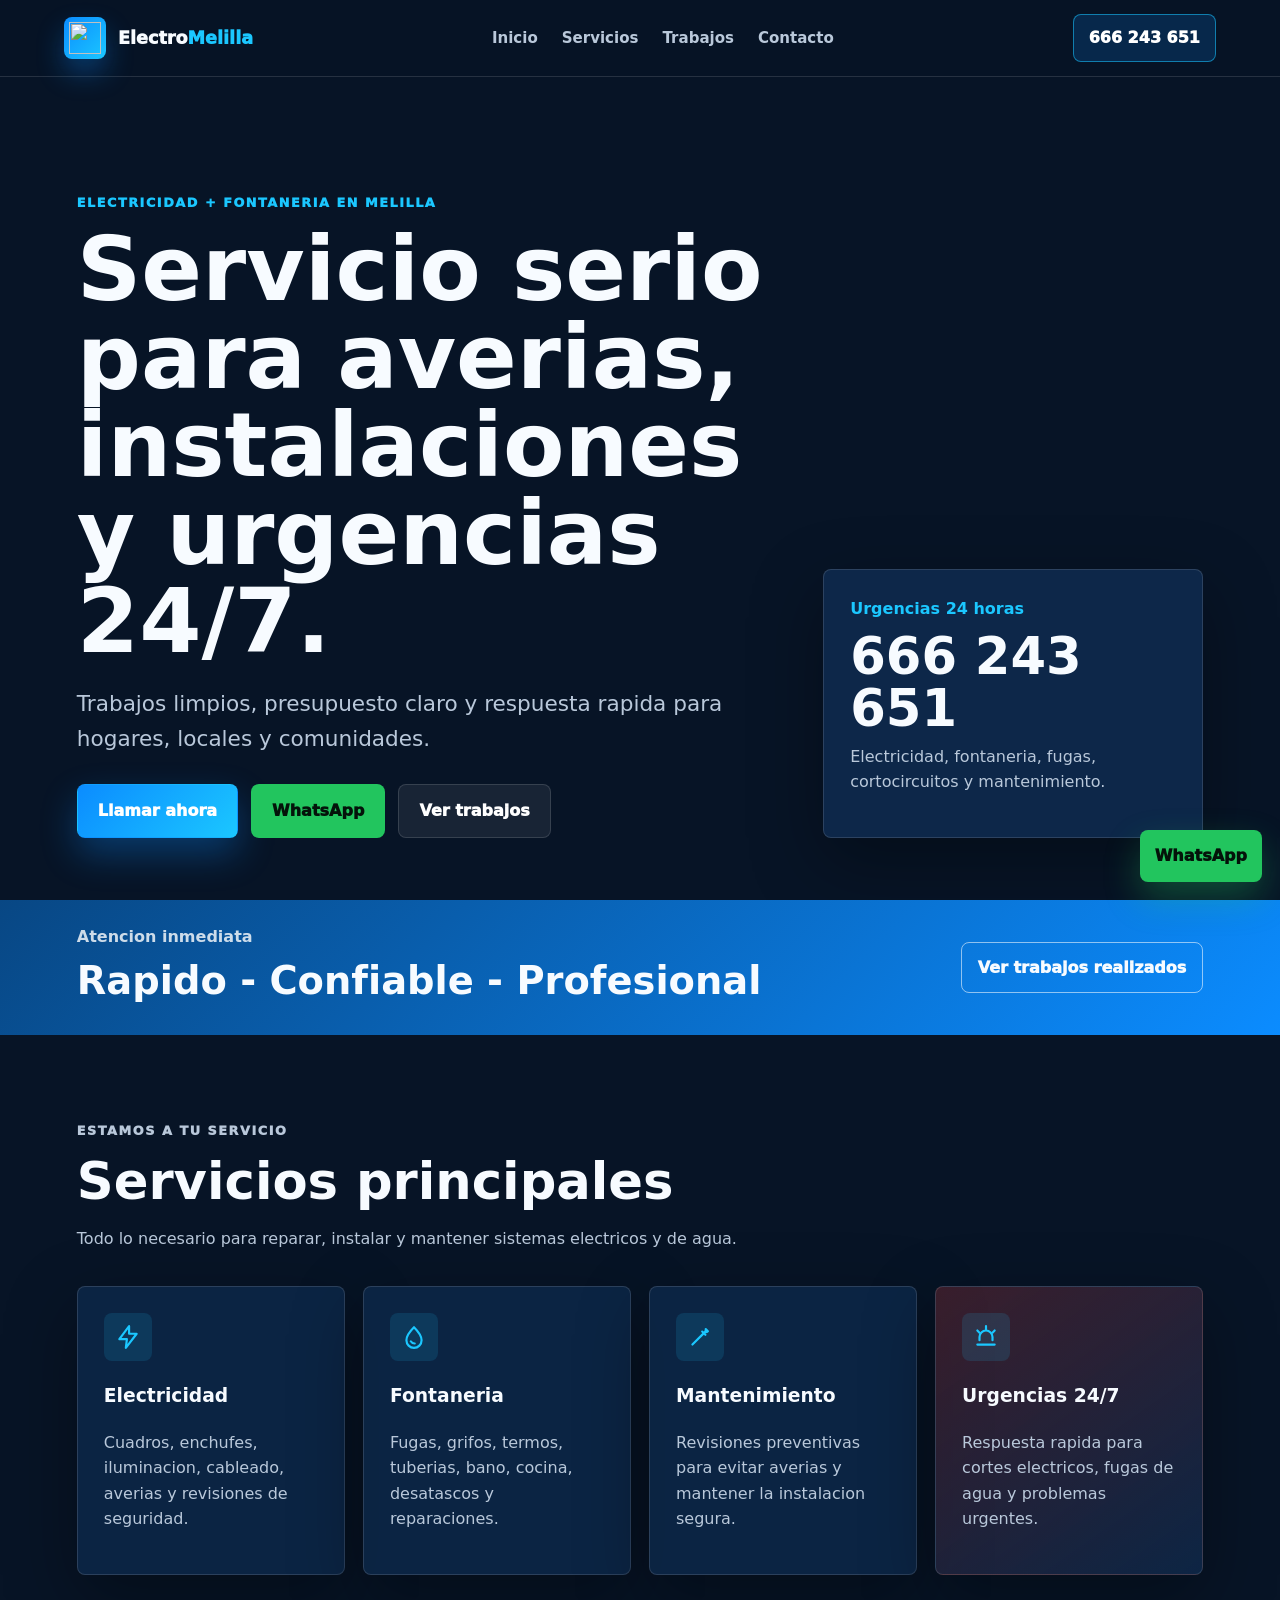
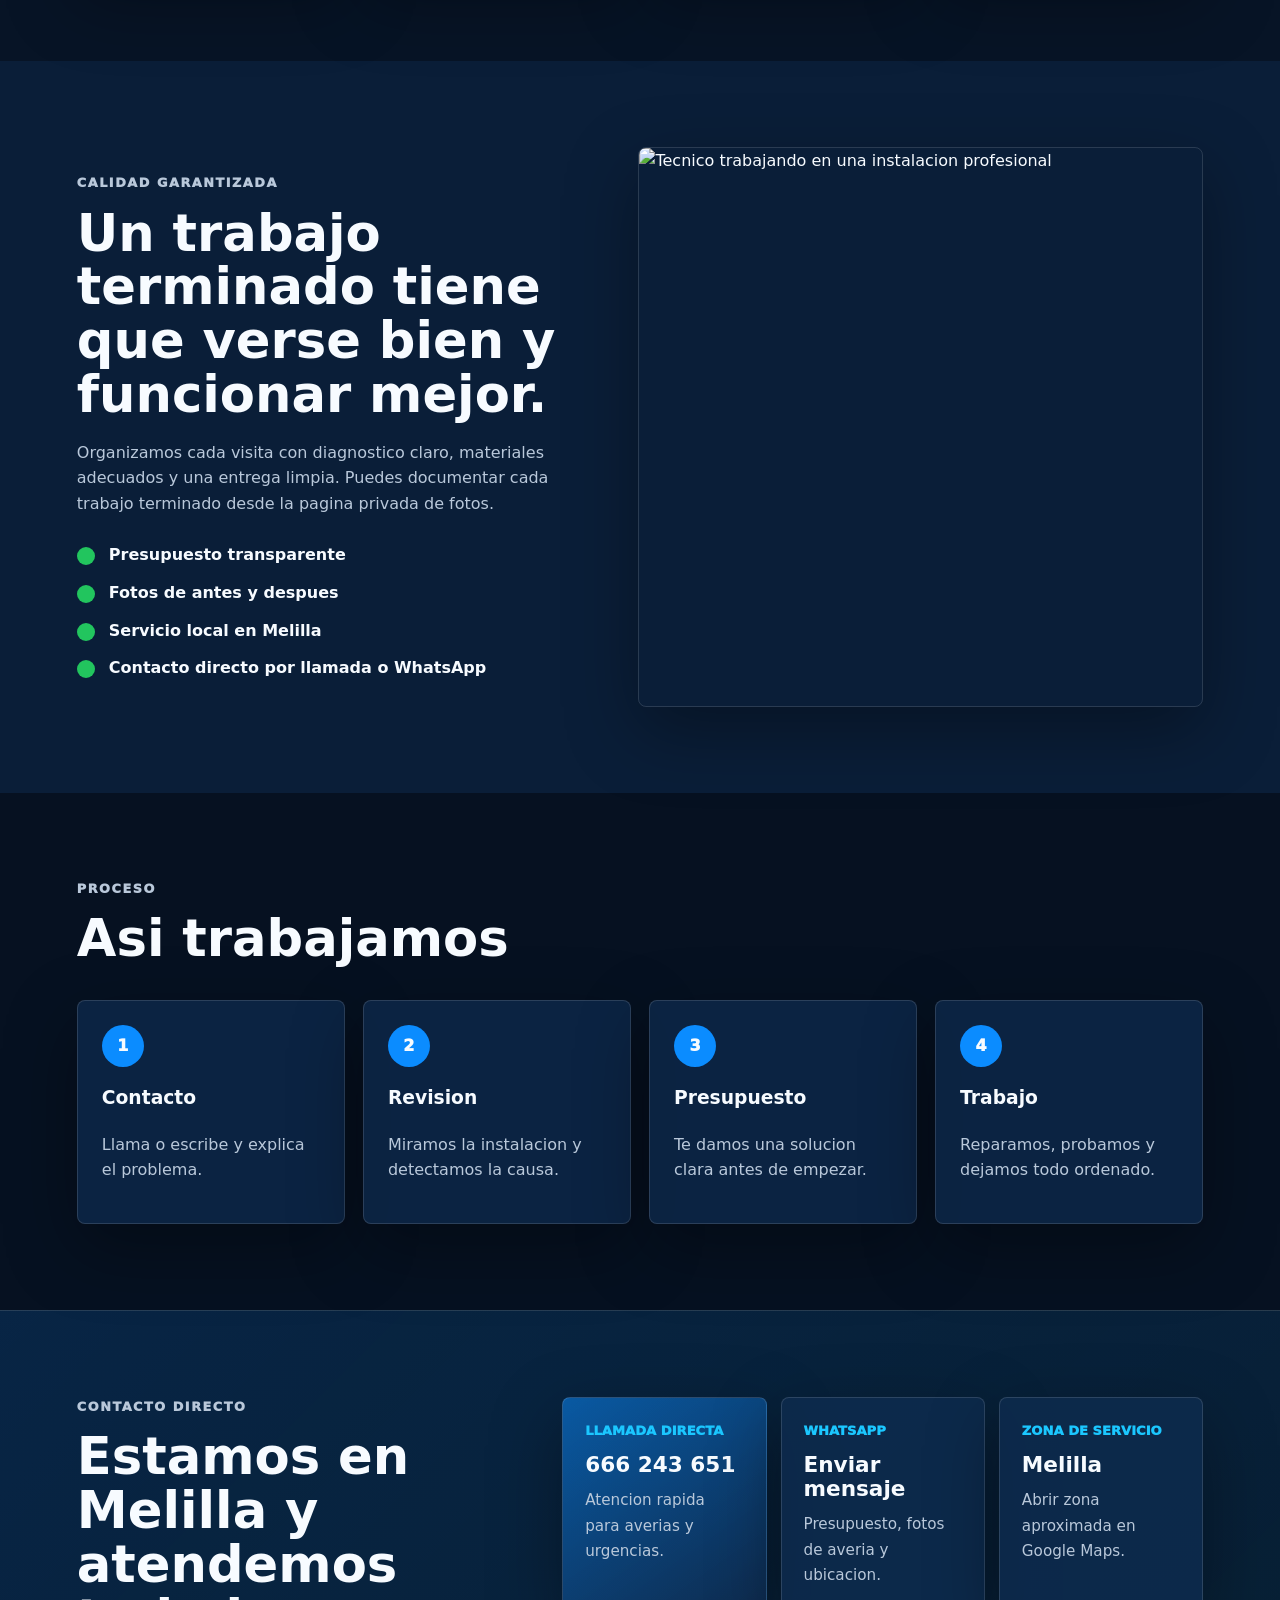
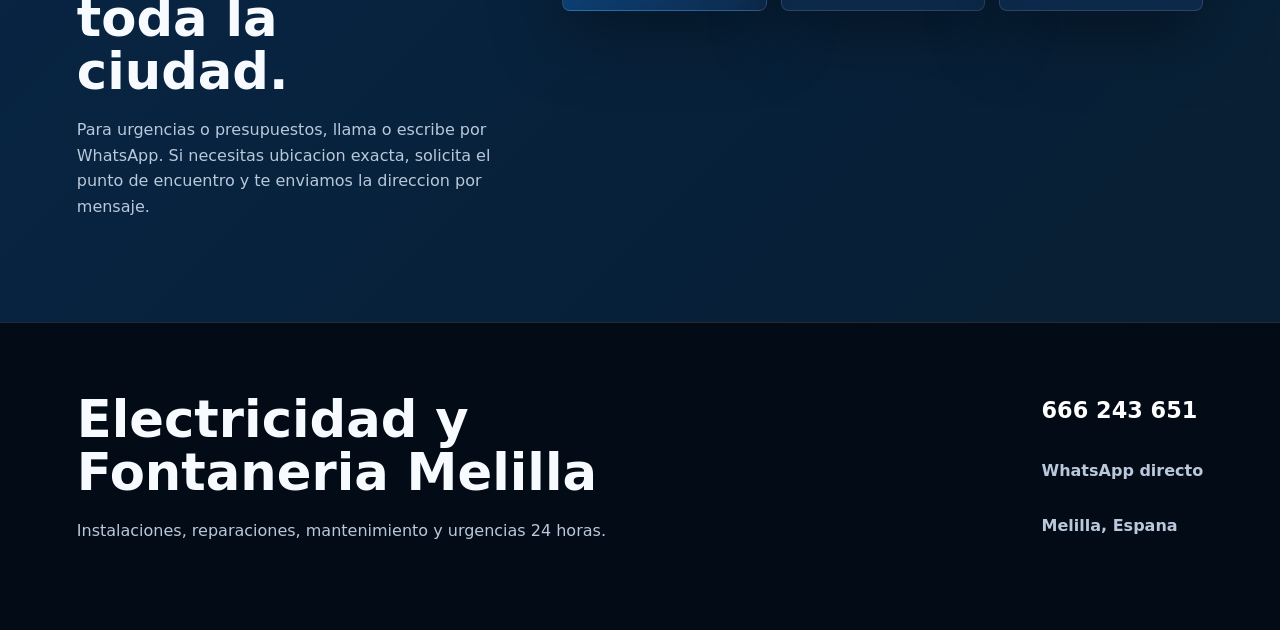
==== commit f8b058da: "Update index.html" ====
--- a/index.html
+++ b/index.html
@@ -11,9 +11,9 @@
 <body>
   <header class="topbar">
     <a class="brand" href="index.html" aria-label="ElectroMelilla inicio">
-      <span class="brand-icon" aria-hidden="true">
-        <svg viewBox="0 0 32 32"><path d="M17 2 7 17h8l-1 13 11-17h-8V2Z"/><path d="M9 22c1 4 4 6 7 6s6-2 7-6" fill="none"/></svg>
-      </span>
+<span class="brand-icon">
+  <img src="electromelilla.png" width="32" height="32" />
+</span>
       <span>Electro<span>Melilla</span></span>
     </a>
     <button class="menu-button" type="button" aria-expanded="false" aria-controls="site-menu">Menu</button>
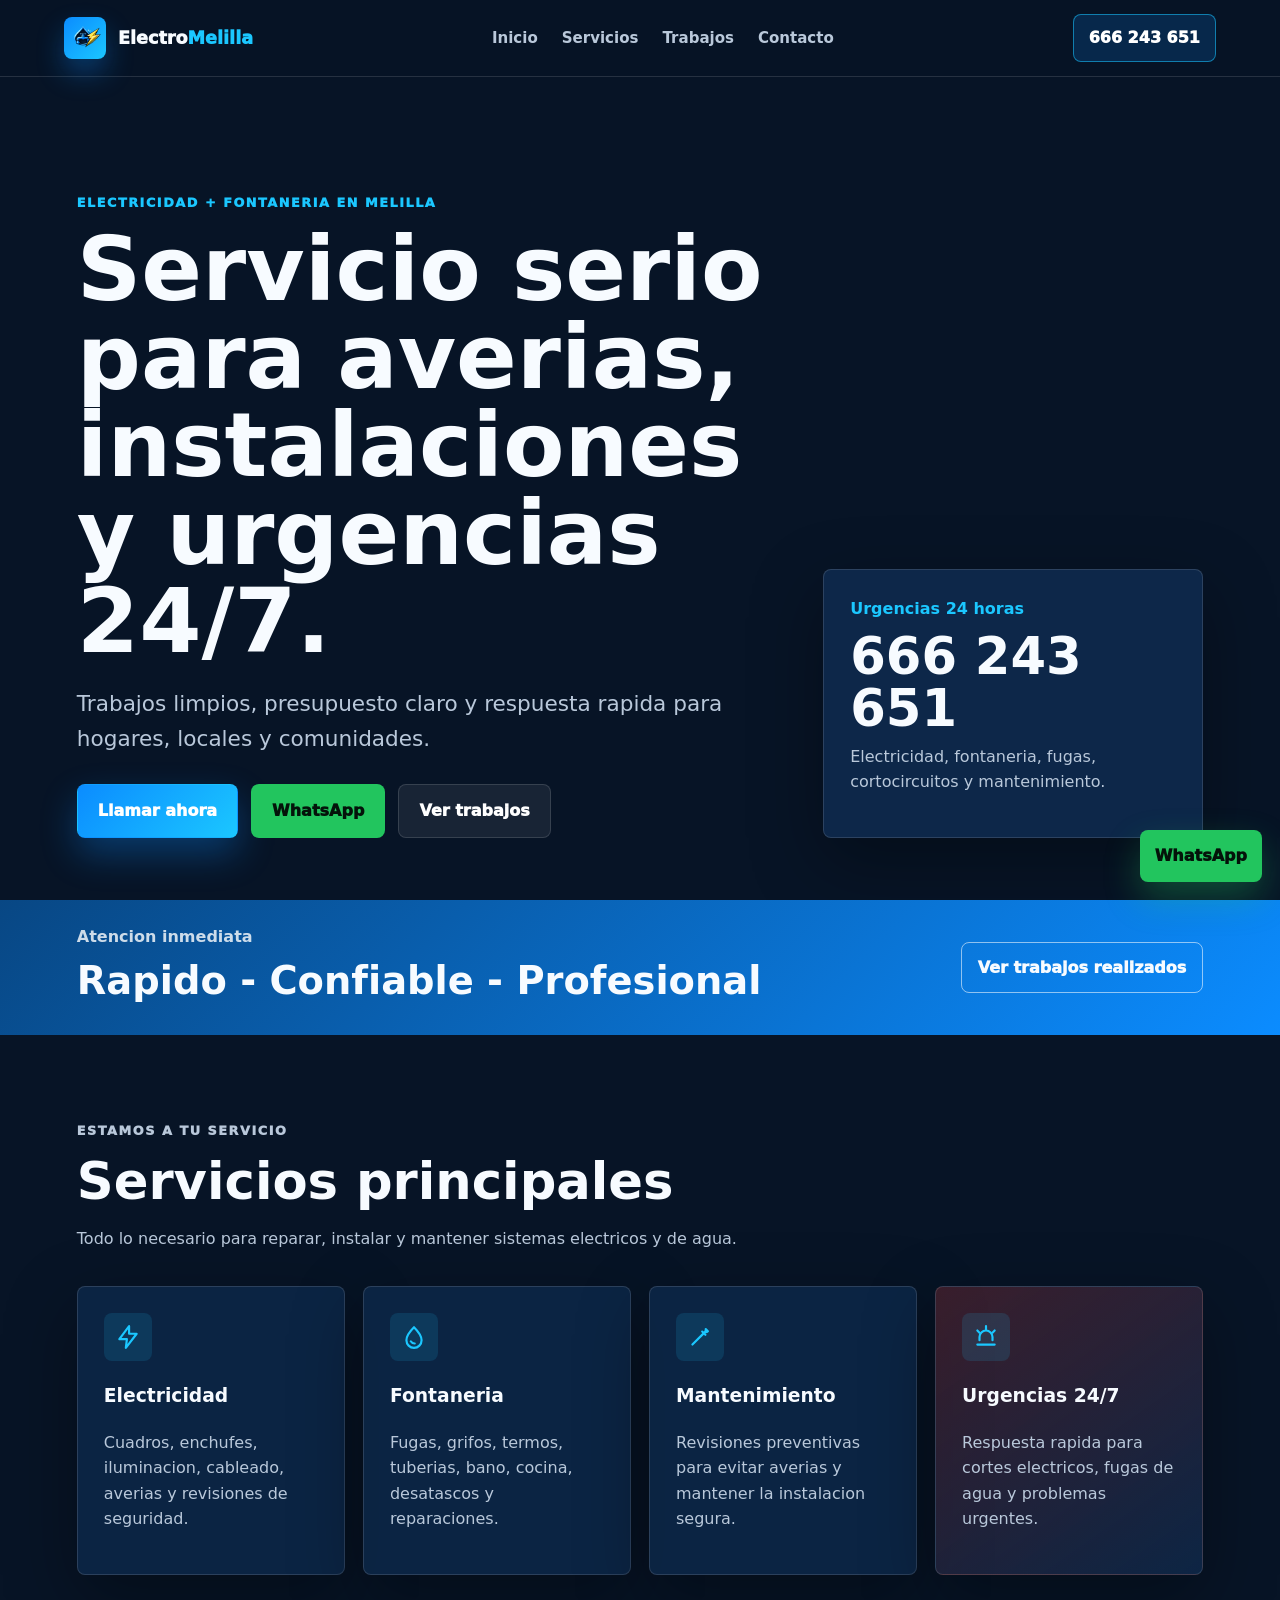
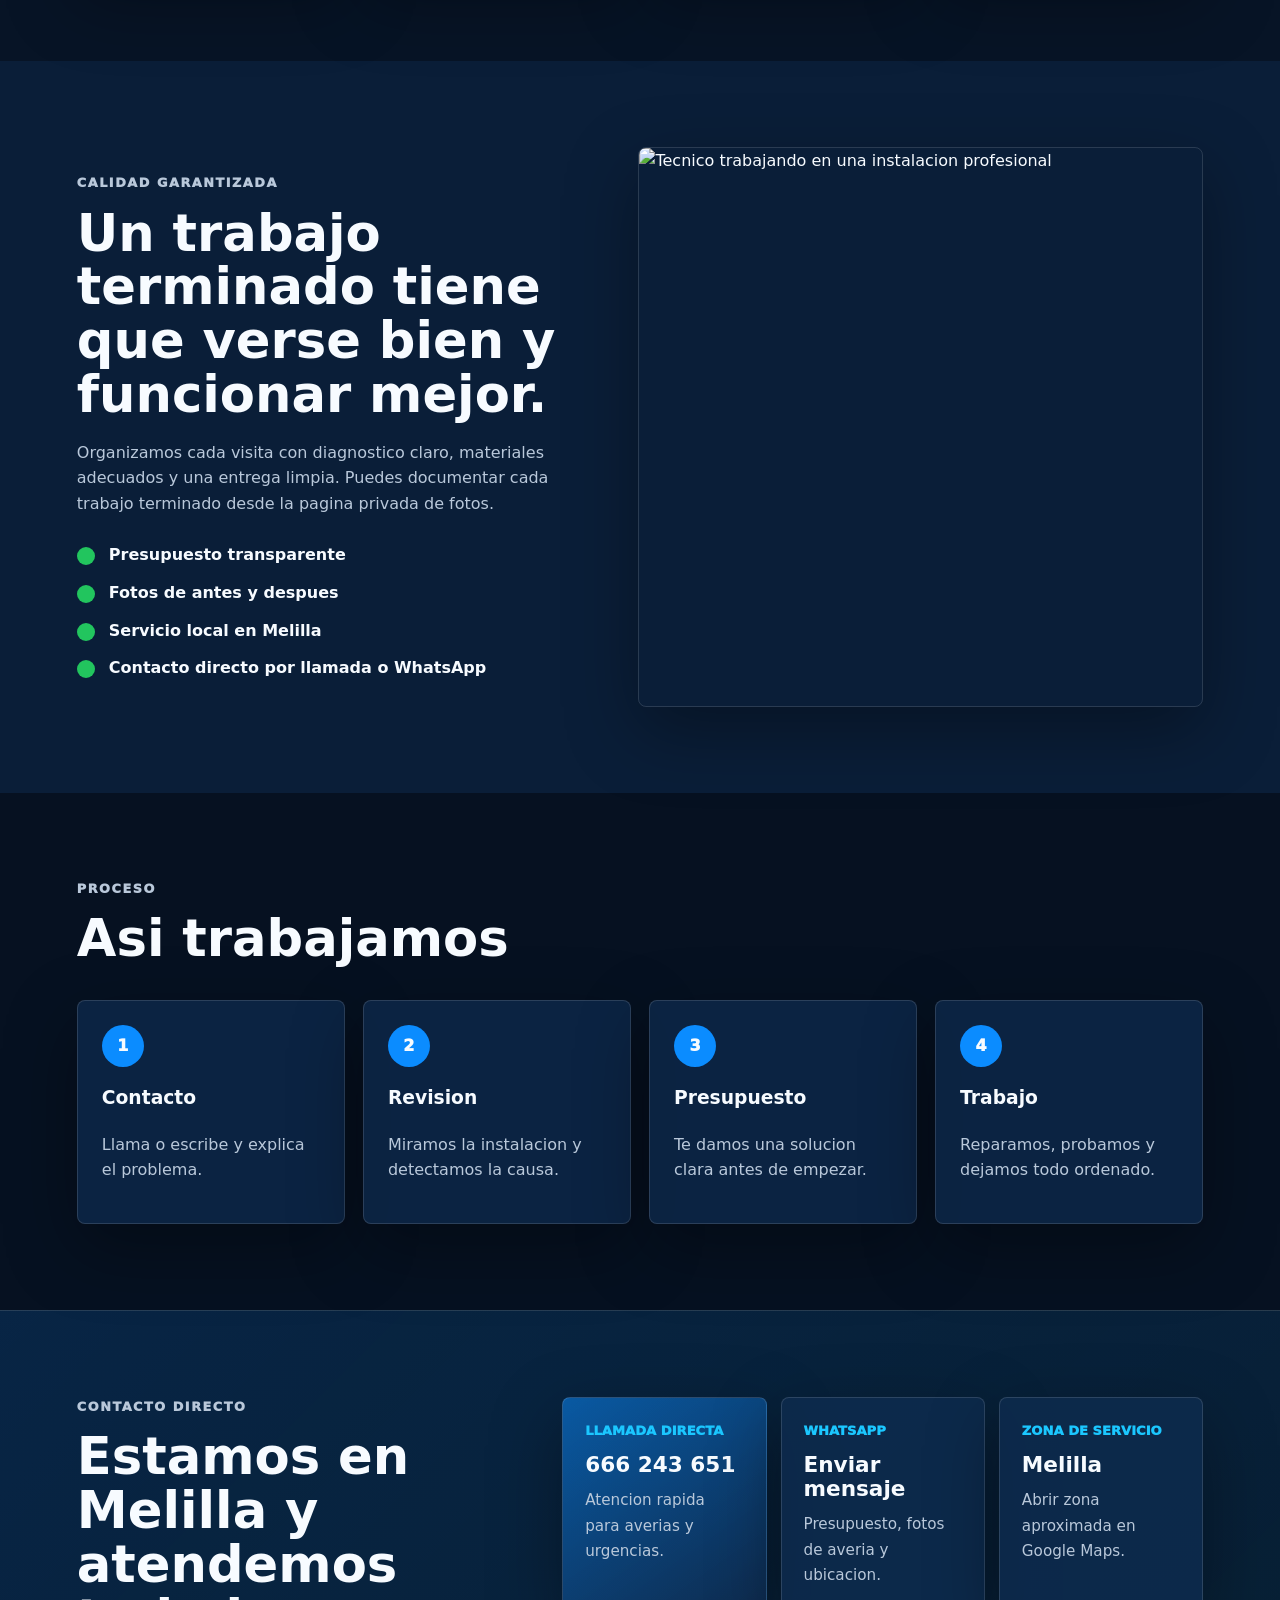
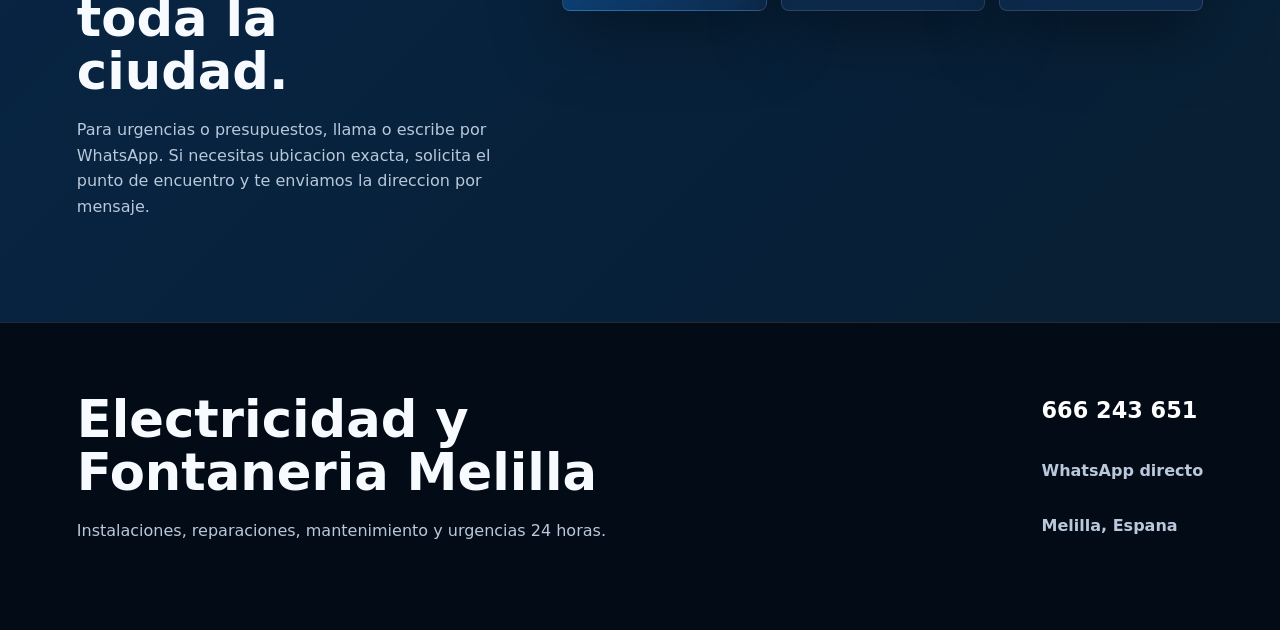
==== commit d645d5dd: "Update index.html" ====
--- a/index.html
+++ b/index.html
@@ -12,7 +12,7 @@
   <header class="topbar">
     <a class="brand" href="index.html" aria-label="ElectroMelilla inicio">
 <span class="brand-icon">
-  <img src="electromelilla.png" width="32" height="32" />
+  <img src="electromelilla.png" width="45" height="32" />
 </span>
       <span>Electro<span>Melilla</span></span>
     </a>
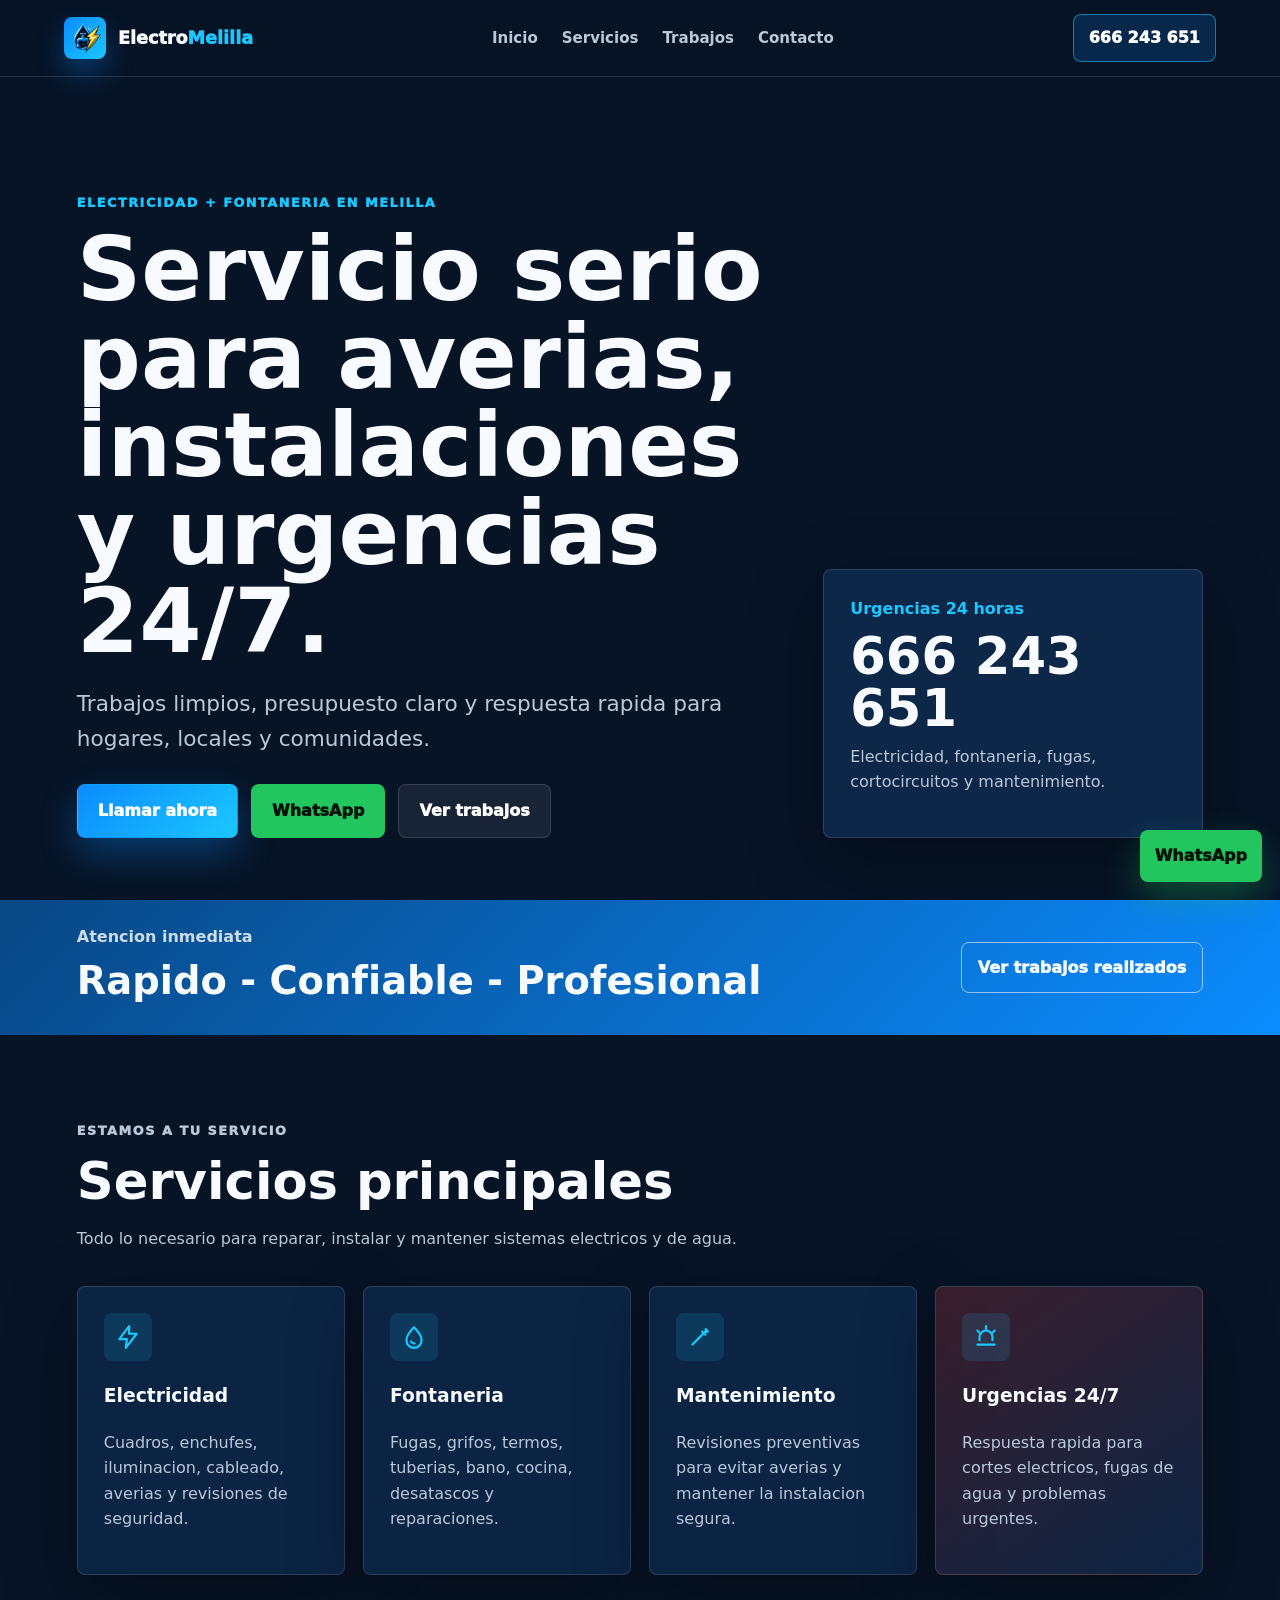
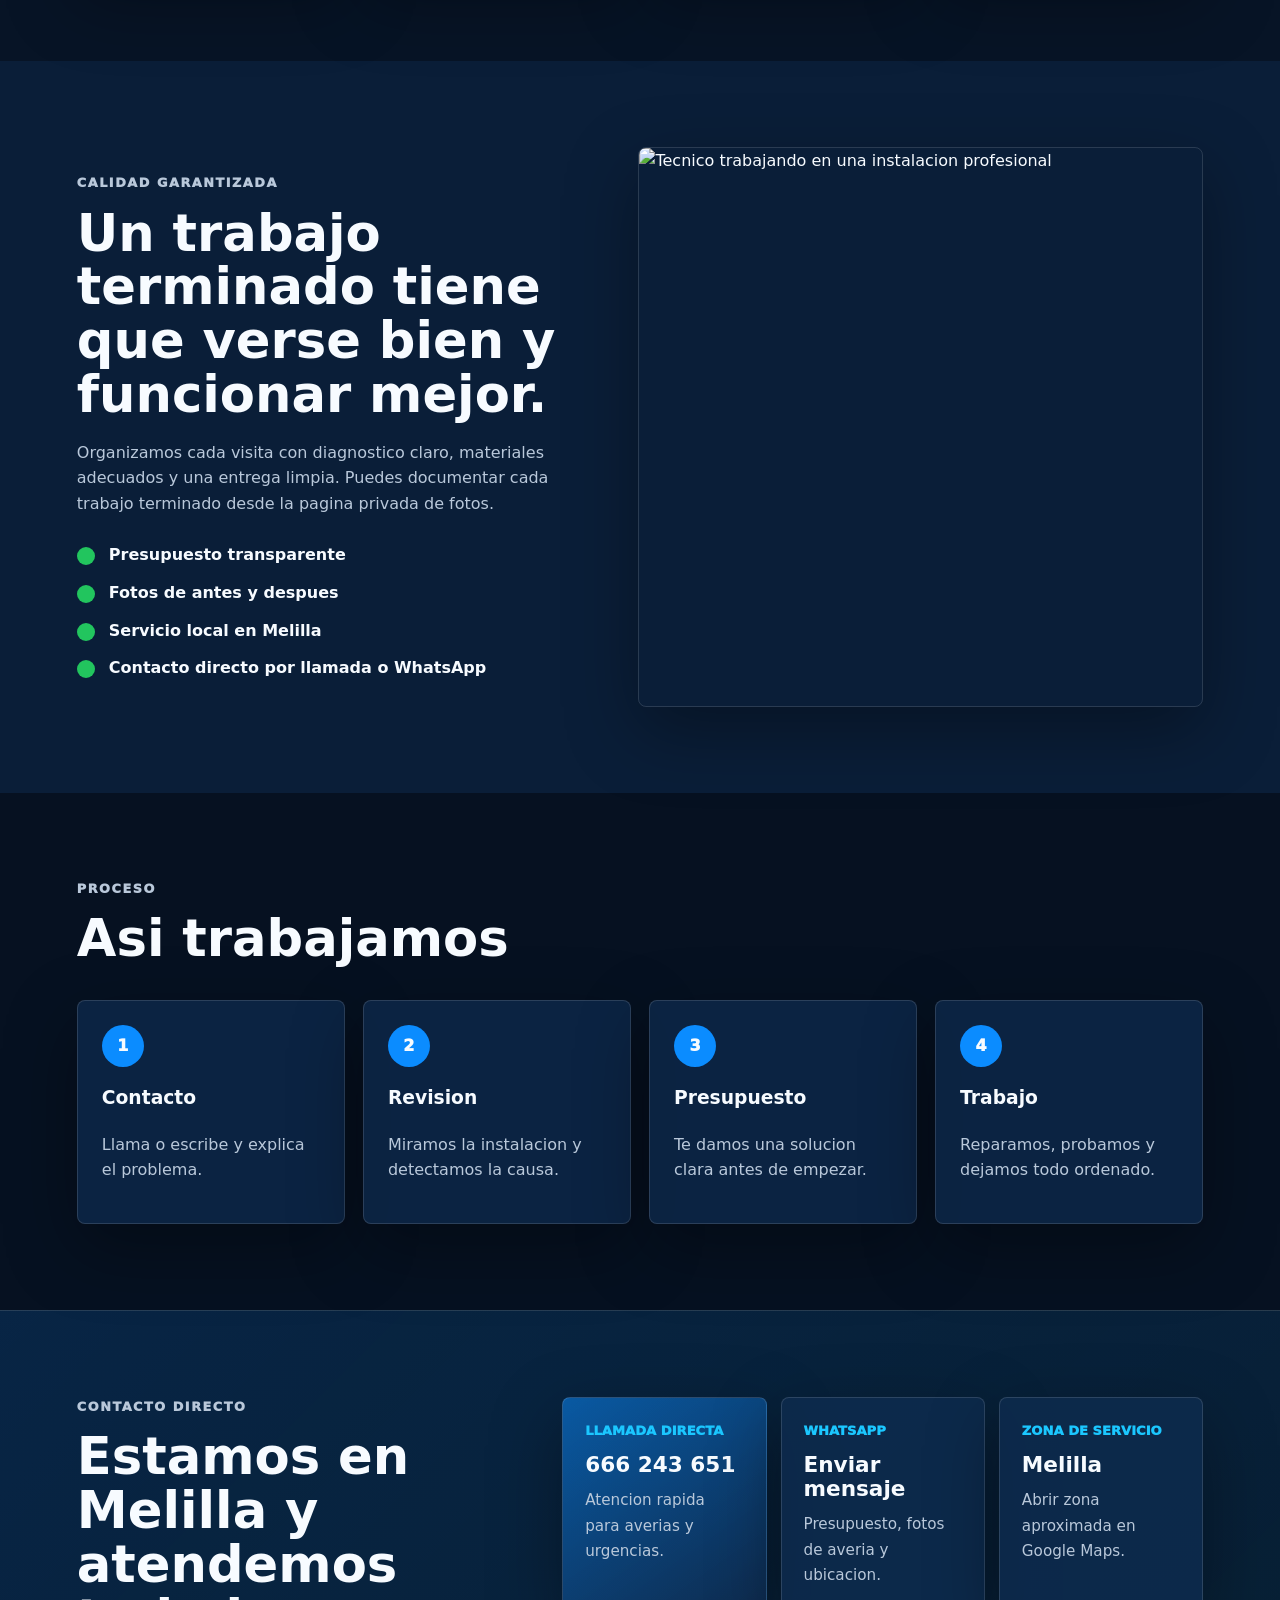
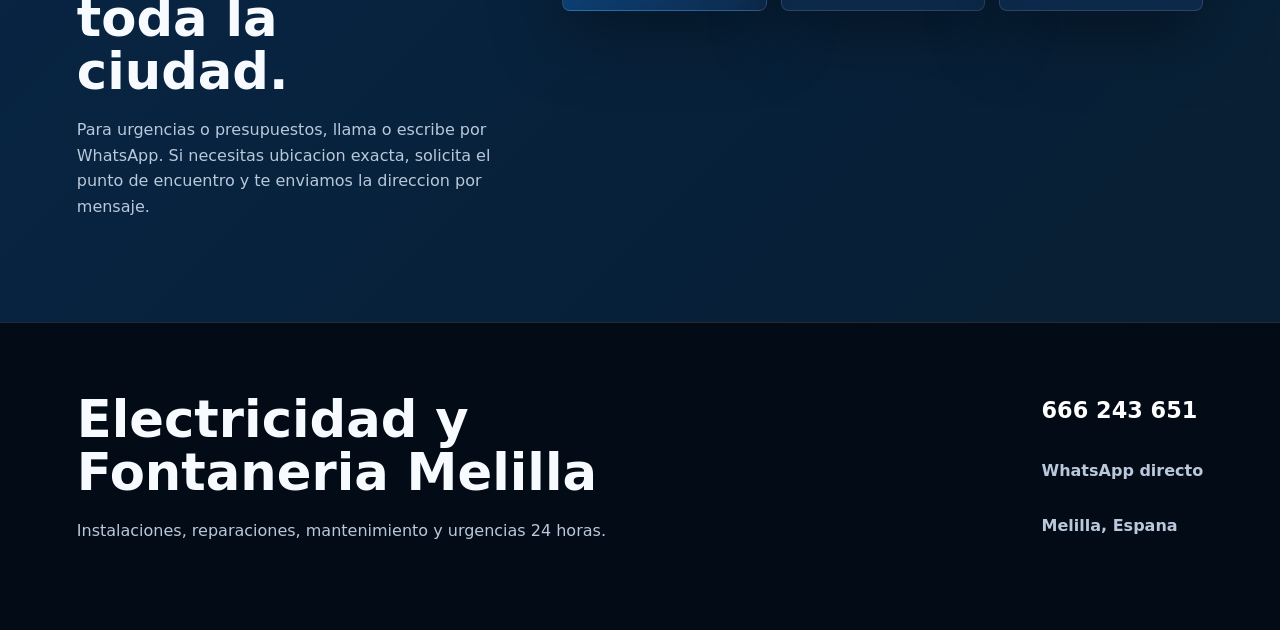
==== commit 1fbdddaf: "Update index.html" ====
--- a/index.html
+++ b/index.html
@@ -12,7 +12,7 @@
   <header class="topbar">
     <a class="brand" href="index.html" aria-label="ElectroMelilla inicio">
 <span class="brand-icon">
-  <img src="electromelilla.png" width="45" height="32" />
+  <img src="electromelilla.png" width="50" height="45" />
 </span>
       <span>Electro<span>Melilla</span></span>
     </a>
